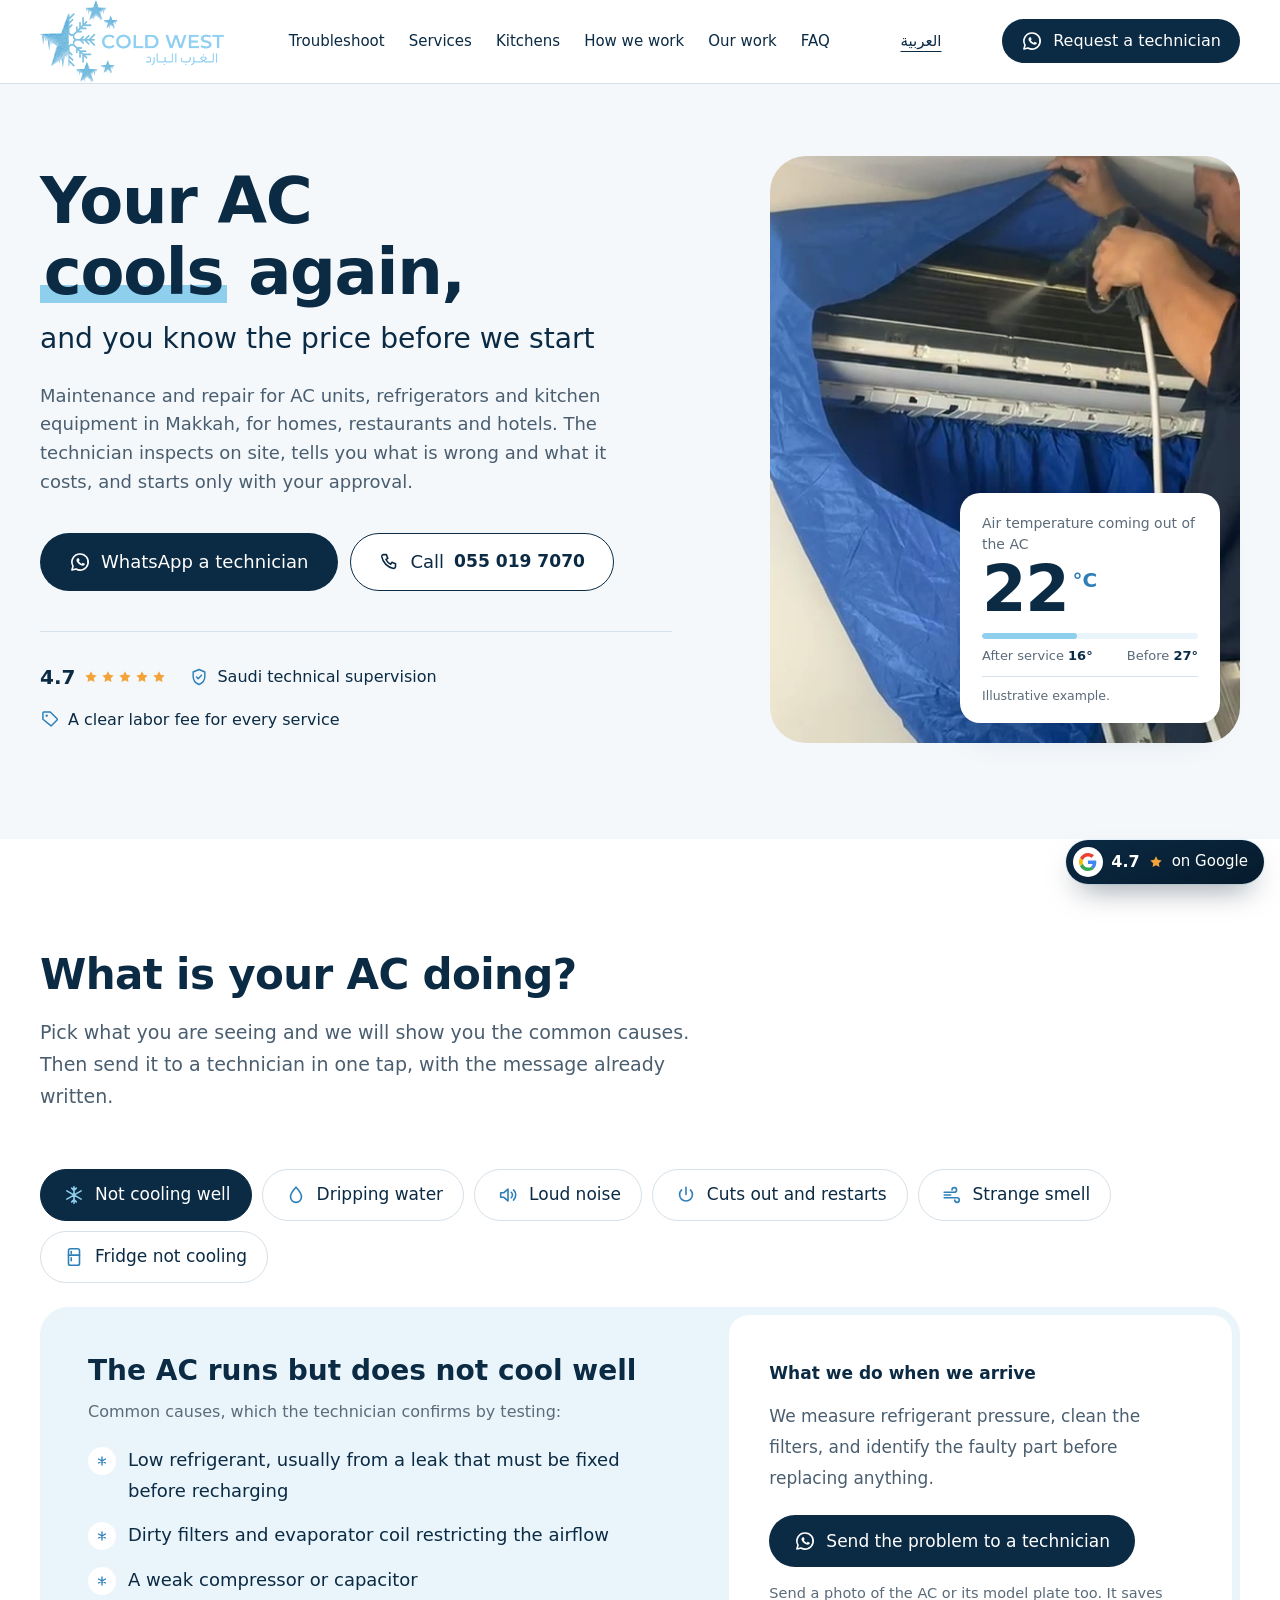
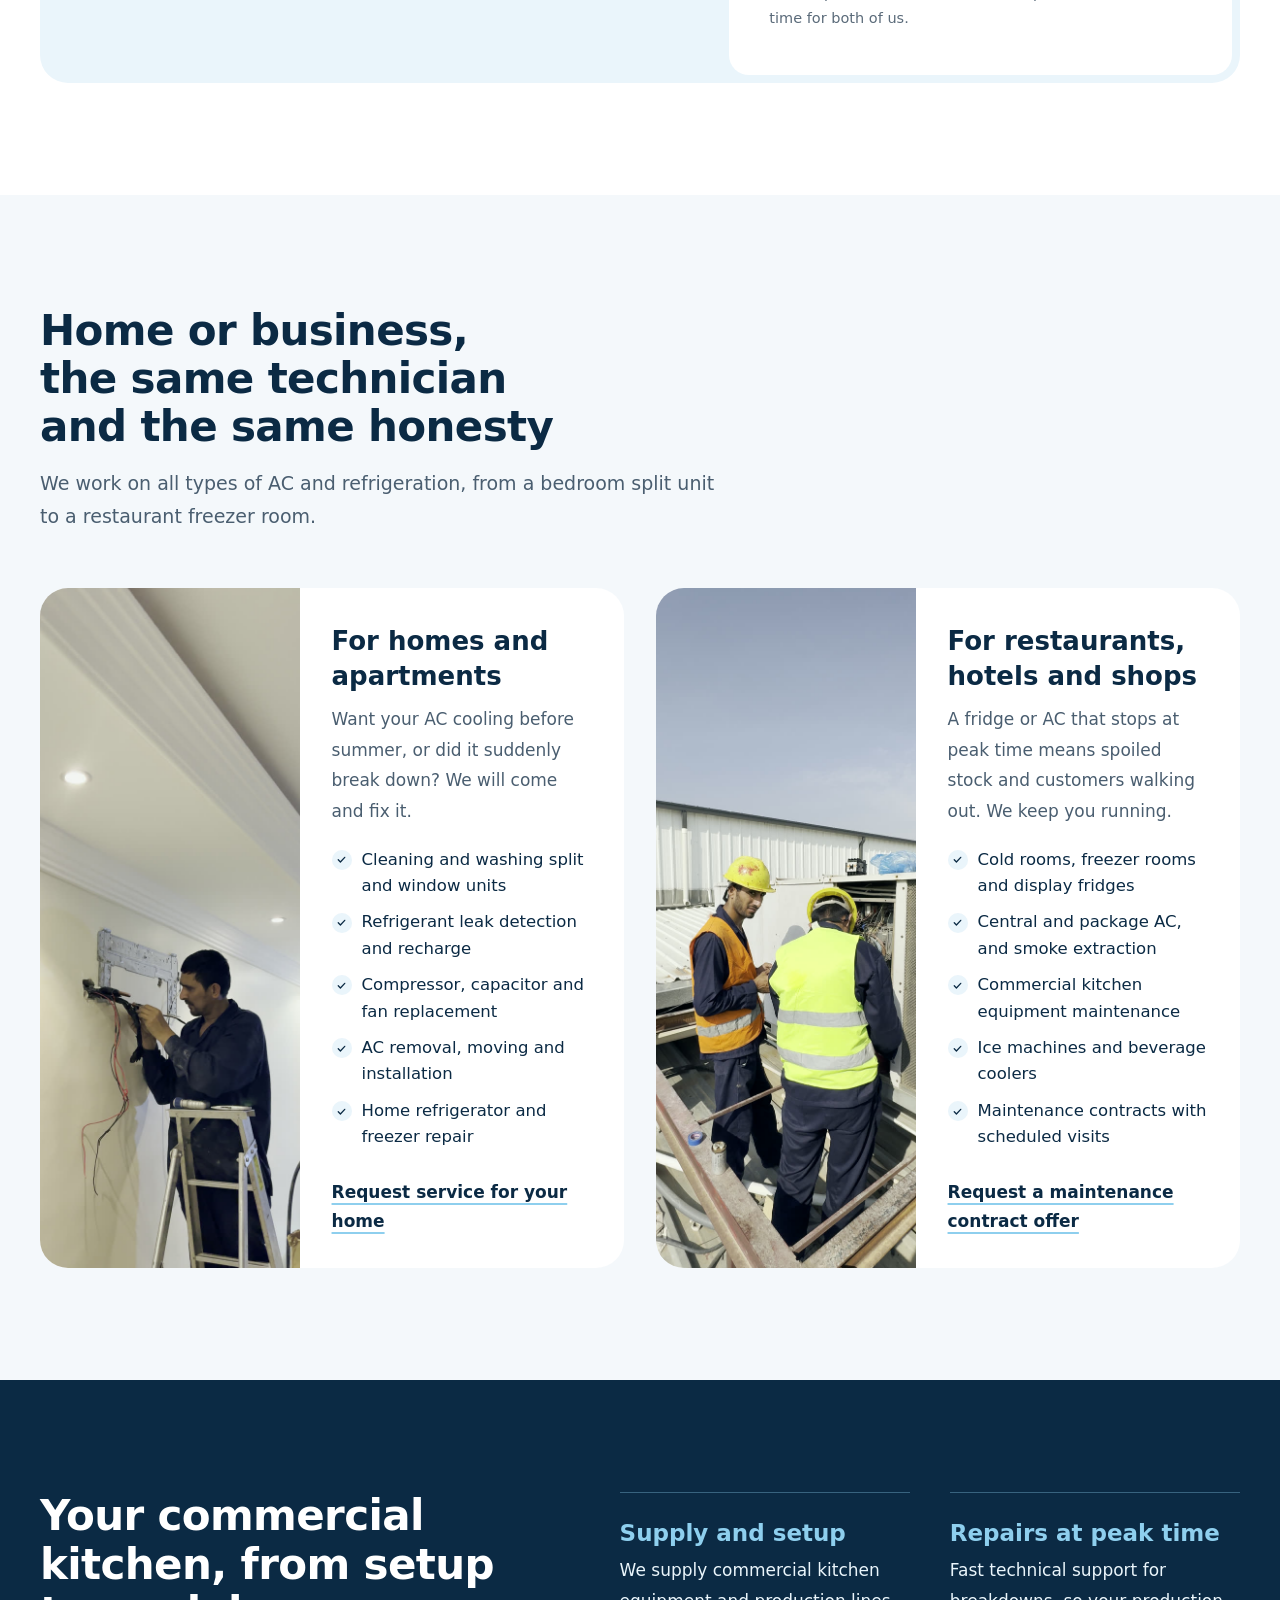
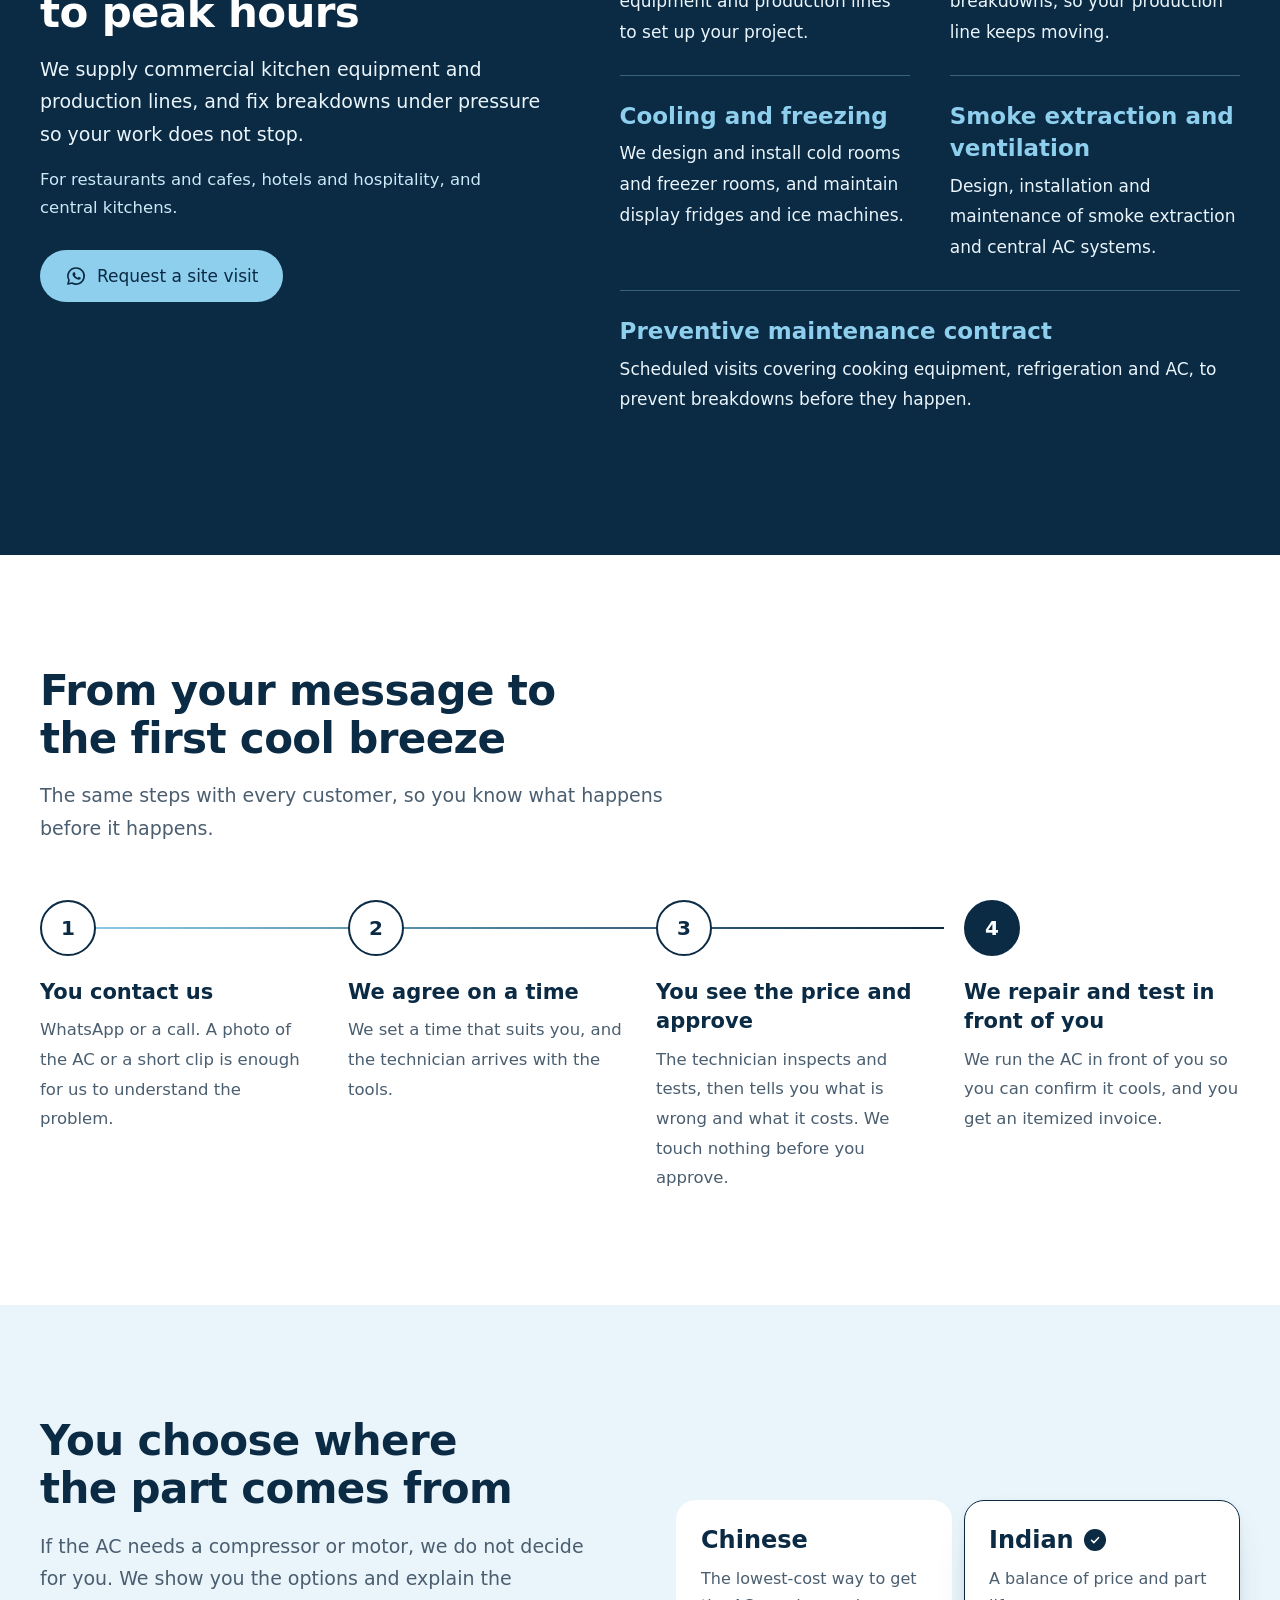
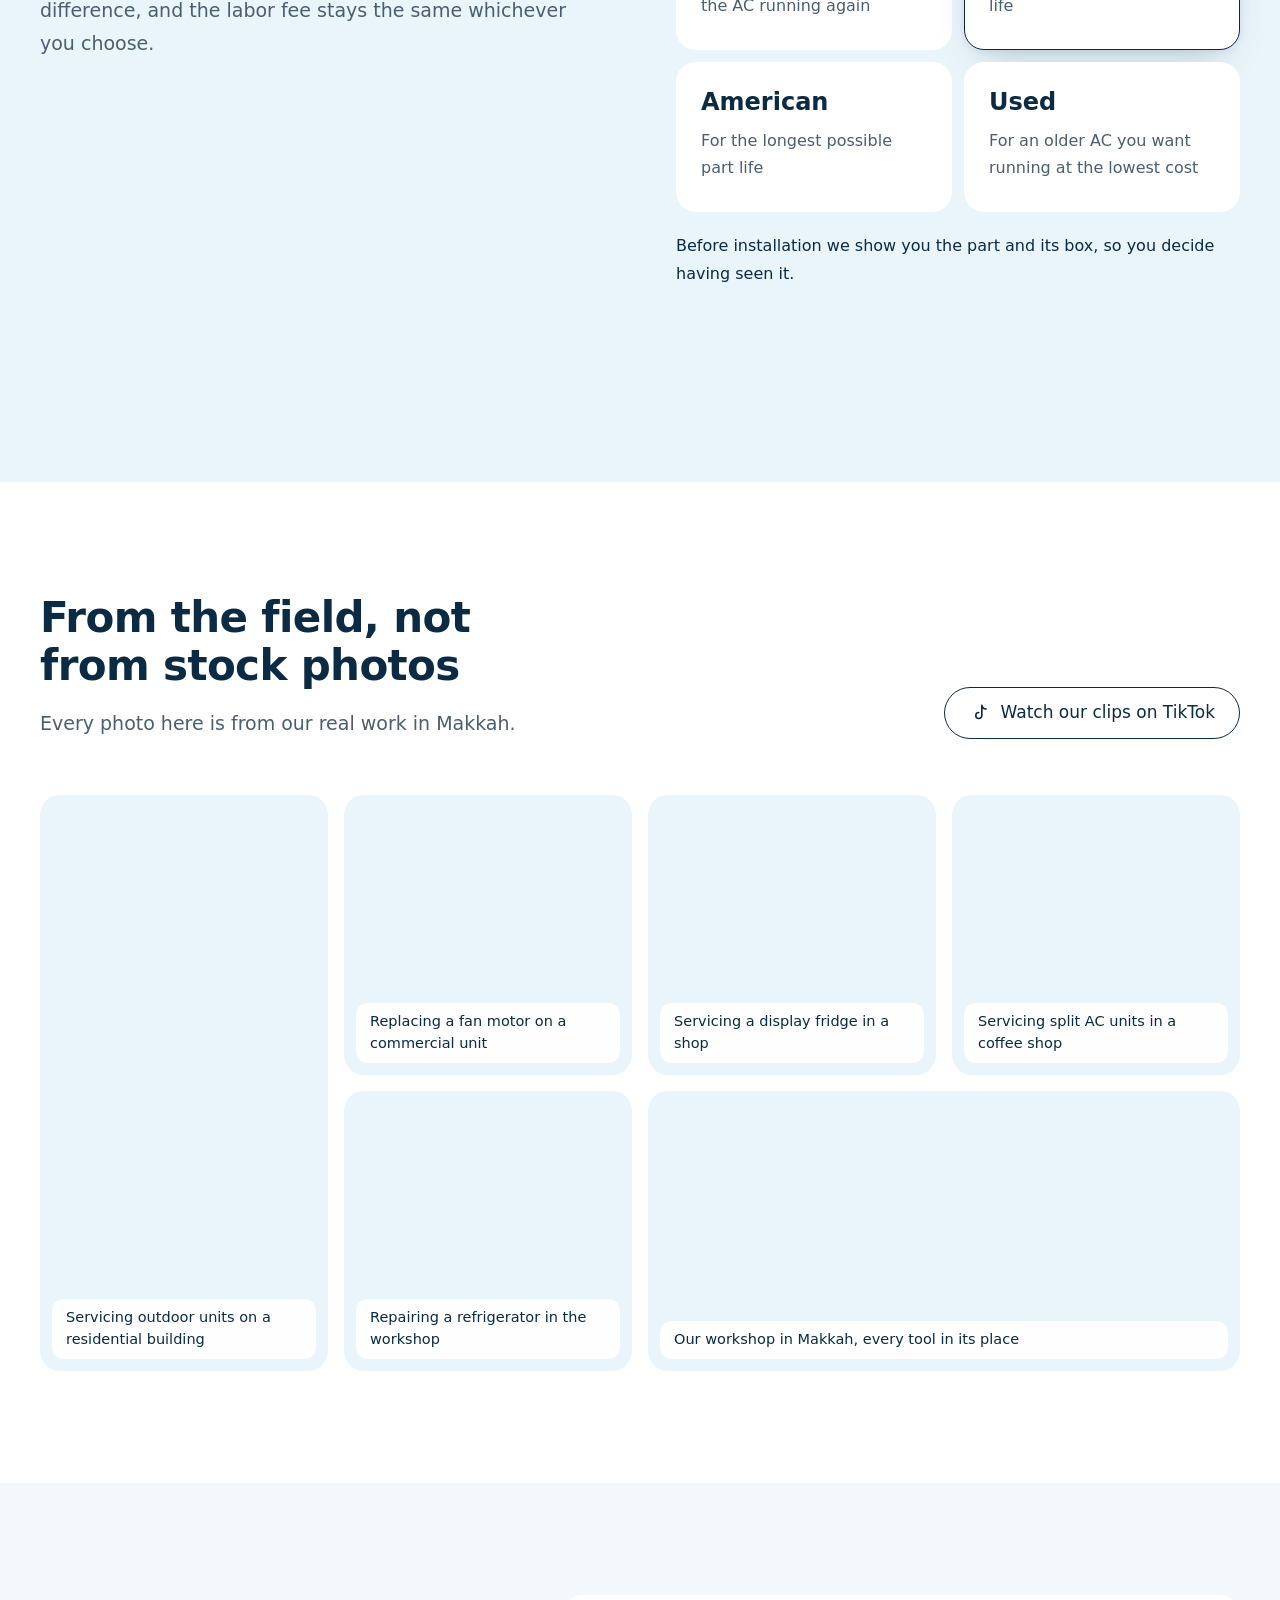
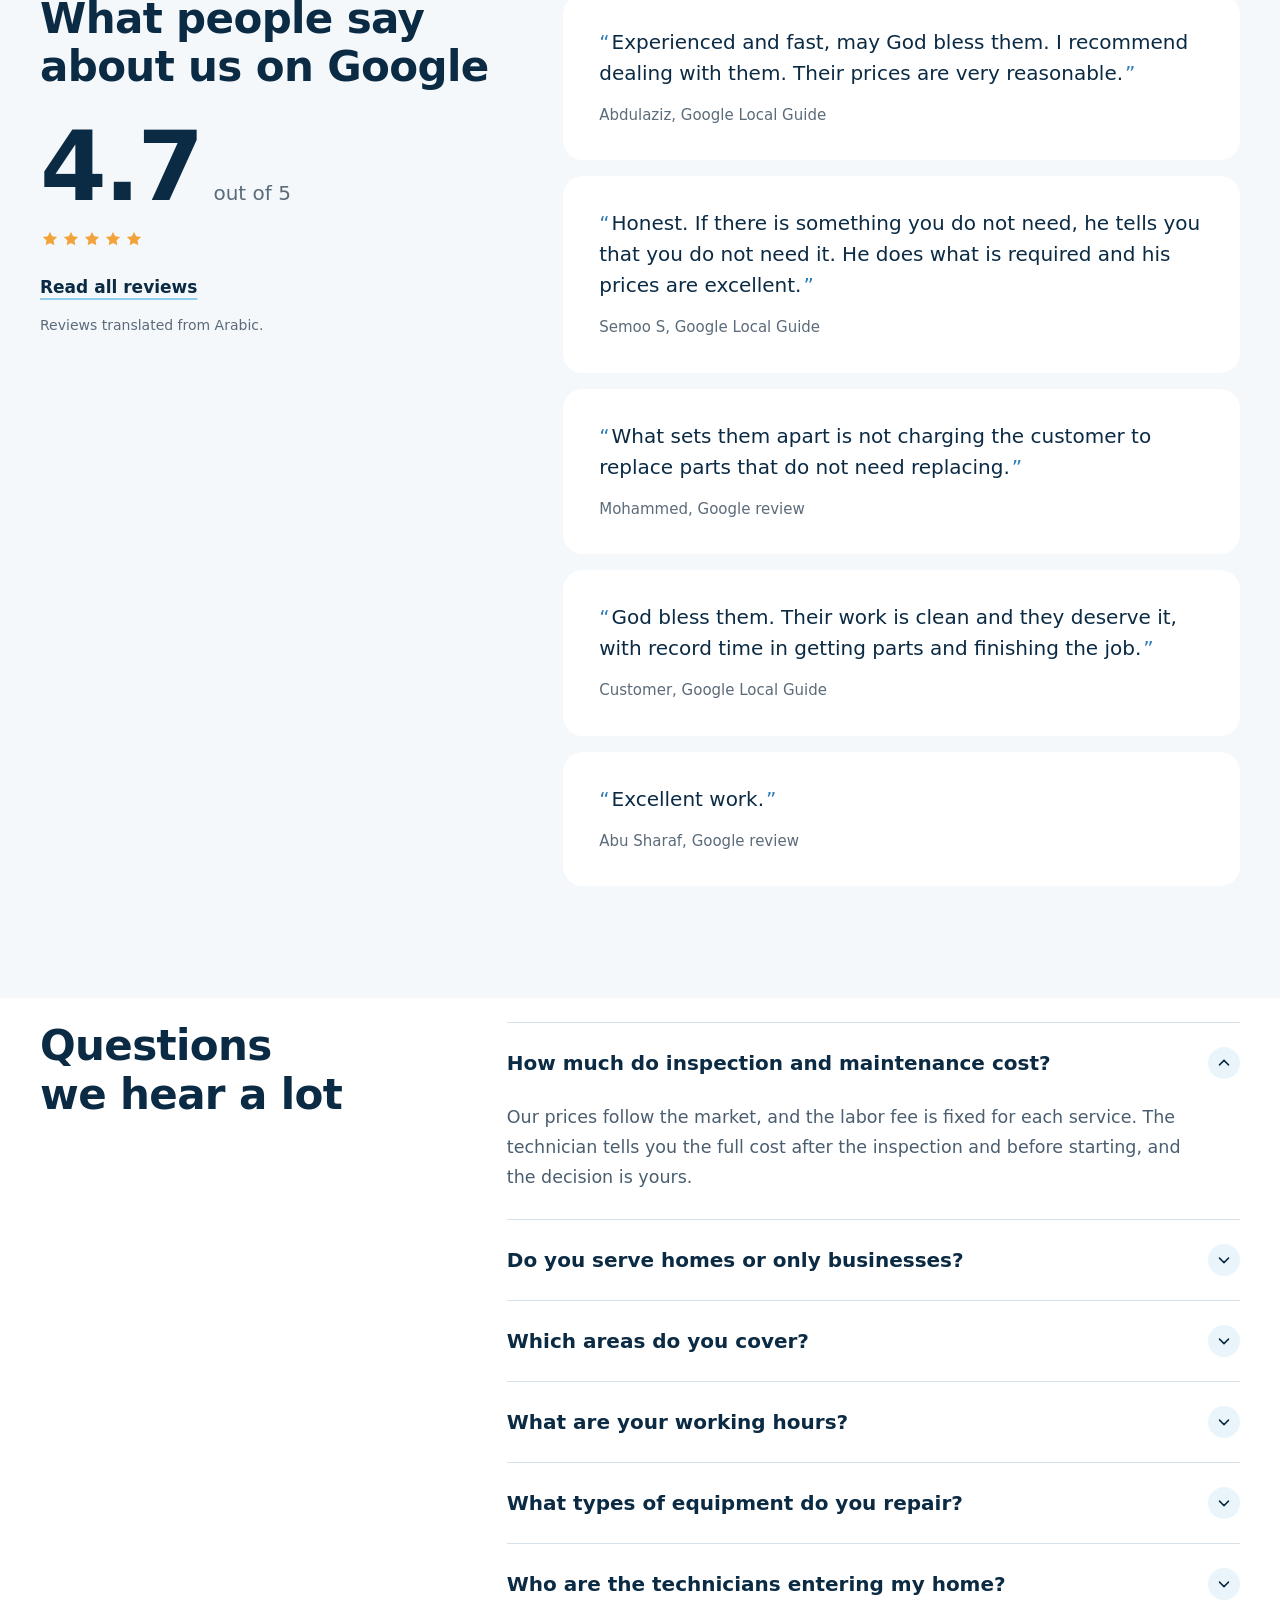
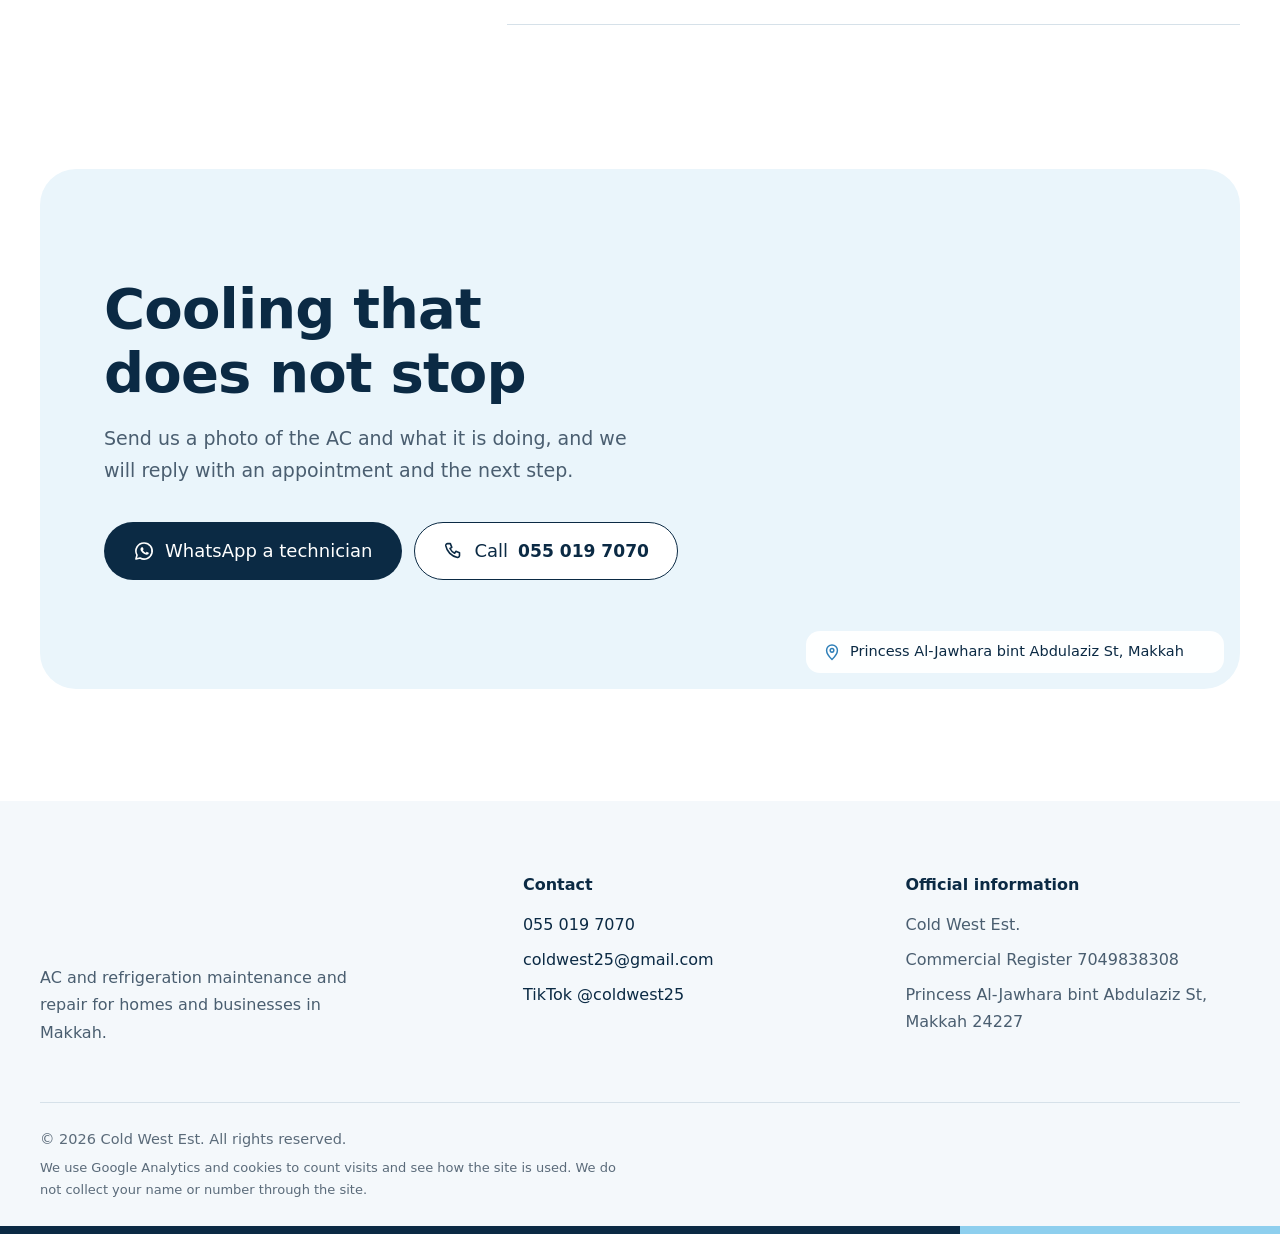
==== en/index.html @ 5a40ebc8 "Add floating Google rating badge (4.7) with review card Co-Authored-By: Claude Opus 5.5 <noreply@ant" ====
<!doctype html>
<html lang="en" dir="ltr">
<head>
<meta charset="utf-8">
<meta name="viewport" content="width=device-width, initial-scale=1">
<meta http-equiv="Content-Security-Policy" content="default-src 'self'; script-src 'self' https://www.googletagmanager.com; style-src 'self' https://fonts.googleapis.com; font-src 'self' https://fonts.gstatic.com; img-src 'self' data: https://*.google-analytics.com https://www.googletagmanager.com; connect-src 'self' https://*.google-analytics.com https://*.analytics.google.com https://www.googletagmanager.com; base-uri 'self'; form-action 'none'; upgrade-insecure-requests">
<title>Cold West | AC, Refrigeration and Kitchen Equipment Repair in Makkah</title>
<meta name="description" content="AC, refrigerator and commercial kitchen equipment maintenance and repair in Makkah, for homes, restaurants and hotels. On-site inspection, and you know the price before we start.">
<meta name="robots" content="index, follow">
<link rel="canonical" href="https://coldwest.sa/en/">
<link rel="alternate" hreflang="ar" href="https://coldwest.sa/">
<link rel="alternate" hreflang="en" href="https://coldwest.sa/en/">
<link rel="alternate" hreflang="x-default" href="https://coldwest.sa/">
<meta property="og:type" content="website">
<meta property="og:site_name" content="Cold West">
<meta property="og:url" content="https://coldwest.sa/en/">
<meta property="og:title" content="Cold West | AC and Refrigeration Repair in Makkah">
<meta property="og:description" content="On-site inspection, the price before we start, and you choose where the part comes from.">
<meta property="og:locale" content="en_US">
<meta property="og:locale:alternate" content="ar_SA">
<meta property="og:image" content="https://coldwest.sa/assets/og/share-en.jpg">
<meta property="og:image:width" content="1200">
<meta property="og:image:height" content="630">
<meta name="twitter:card" content="summary_large_image">
<meta name="twitter:title" content="Cold West | AC and Refrigeration Repair in Makkah">
<meta name="twitter:description" content="On-site inspection, the price before we start, and you choose where the part comes from.">
<meta name="twitter:image" content="https://coldwest.sa/assets/og/share-en.jpg">
<meta name="theme-color" content="#F4F8FB">
<link rel="icon" href="../assets/brand/favicon.svg" type="image/svg+xml">
<link rel="preconnect" href="https://fonts.googleapis.com">
<link rel="preconnect" href="https://fonts.gstatic.com" crossorigin>
<link href="https://fonts.googleapis.com/css2?family=Montserrat:wght@400;500;600;700&display=swap" rel="stylesheet">
<link rel="stylesheet" href="../styles.css">
<script type="application/ld+json">
{"@context":"https://schema.org","@type":"HVACBusiness","@id":"https://coldwest.sa/#business","name":"Cold West Est.","alternateName":"الغرب البارد","url":"https://coldwest.sa/en/","logo":"https://coldwest.sa/assets/brand/logo-navy.png","image":"https://coldwest.sa/assets/og/share-en.jpg","telephone":"+966550197070","email":"coldwest25@gmail.com","address":{"@type":"PostalAddress","streetAddress":"Princess Al-Jawhara bint Abdulaziz St","addressLocality":"Makkah","postalCode":"24227","addressCountry":"SA"},"geo":{"@type":"GeoCoordinates","latitude":21.507045,"longitude":39.7868537},"areaServed":"Makkah","openingHoursSpecification":[{"@type":"OpeningHoursSpecification","dayOfWeek":["Saturday","Sunday","Monday","Tuesday","Wednesday","Thursday"],"opens":"09:30","closes":"12:00"},{"@type":"OpeningHoursSpecification","dayOfWeek":["Saturday","Sunday","Monday","Tuesday","Wednesday","Thursday"],"opens":"16:30","closes":"23:00"},{"@type":"OpeningHoursSpecification","dayOfWeek":"Friday","opens":"16:30","closes":"23:00"}],"sameAs":["https://www.tiktok.com/@coldwest25"]}
</script>
<script type="application/ld+json">
{"@context":"https://schema.org","@type":"FAQPage","mainEntity":[{"@type":"Question","name":"How much do inspection and maintenance cost?","acceptedAnswer":{"@type":"Answer","text":"Our prices follow the market, and the labor fee is fixed for each service. The technician tells you the full cost after the inspection and before starting, and the decision is yours."}},{"@type":"Question","name":"Do you serve homes or only businesses?","acceptedAnswer":{"@type":"Answer","text":"Both. We repair a bedroom AC in an apartment with the same care we give a restaurant cold room."}},{"@type":"Question","name":"Which areas do you cover?","acceptedAnswer":{"@type":"Answer","text":"Makkah and its neighborhoods. If you are outside Makkah, message us and we will tell you if we can reach you."}},{"@type":"Question","name":"What are your working hours?","acceptedAnswer":{"@type":"Answer","text":"Saturday to Thursday, 9:30 AM to 12 PM and 4:30 PM to 11 PM. Friday, 4:30 PM to 11 PM."}},{"@type":"Question","name":"What types of equipment do you repair?","acceptedAnswer":{"@type":"Answer","text":"Split, window, central and package AC units, home and display refrigerators, cold rooms and freezer rooms, ice machines, and commercial kitchen equipment."}},{"@type":"Question","name":"Who are the technicians entering my home?","acceptedAnswer":{"@type":"Answer","text":"The Cold West team itself, under the supervision of a Saudi refrigeration specialist. We introduce the technician to you before arrival."}}]}
</script>
</head>
<body>
<a class="skip" href="#main">Skip to content</a>

<header class="site-header" id="top">
  <div class="wrap header-row">
    <a class="brand" href="#top" aria-label="Cold West, home">
      <img src="../assets/brand/logo-ice.png" width="236" height="106" alt="Cold West">
    </a>
    <nav class="nav" aria-label="Sections">
      <a href="#diagnose">Troubleshoot</a>
      <a href="#services">Services</a>
      <a href="#kitchens">Kitchens</a>
      <a href="#how">How we work</a>
      <a href="#work">Our work</a>
      <a href="#faq">FAQ</a>
    </nav>
    <a class="lang-link" href="../" hreflang="ar" lang="ar" dir="rtl">العربية</a>
    <div class="header-actions">
      <a class="btn btn-ghost btn-sm" href="tel:+966550197070" data-track="call_click">
        <svg class="i" aria-hidden="true"><use href="#i-phone"/></svg><span class="num">055 019 7070</span>
      </a>
      <a class="btn btn-primary btn-sm" href="https://wa.me/966550197070?text=Hello%2C%20I%20need%20a%20technician%20from%20Cold%20West" data-track="whatsapp_click" data-place="header">
        <svg class="i" aria-hidden="true"><use href="#i-wa"/></svg>Request a technician
      </a>
    </div>
  </div>
</header>

<main id="main">

  <!-- Hero -->
  <section class="hero">
    <div class="wrap hero-grid">
      <div class="hero-copy">
        <h1><span class="h1-main">Your AC <span class="h1-cool">cools</span> again,</span> <span class="h1-sub">and you know the price before we&nbsp;start</span></h1>
        <p class="lead">Maintenance and repair for AC units, refrigerators and kitchen equipment in Makkah, for homes, restaurants and hotels. The technician inspects on site, tells you what is wrong and what it costs, and starts only with your approval.</p>
        <div class="cta-row">
          <a class="btn btn-primary btn-lg" href="https://wa.me/966550197070?text=Hello%2C%20I%20need%20a%20technician%20to%20inspect%20my%20AC" data-track="whatsapp_click" data-place="hero">
            <svg class="i" aria-hidden="true"><use href="#i-wa"/></svg>WhatsApp a technician
          </a>
          <a class="btn btn-secondary btn-lg" href="tel:+966550197070" data-track="call_click" data-place="hero">
            <svg class="i" aria-hidden="true"><use href="#i-phone"/></svg>Call <span class="num">055 019 7070</span>
          </a>
        </div>
        <ul class="proof" aria-label="Why people trust us">
          <li><a href="https://maps.google.com/?cid=8441639307803874839" rel="noopener" target="_blank" class="proof-rating" aria-label="Rated 4.7 out of 5 on Google"><span class="num big">4.7</span><span class="stars" aria-hidden="true"><svg class="i"><use href="#i-star"/></svg><svg class="i"><use href="#i-star"/></svg><svg class="i"><use href="#i-star"/></svg><svg class="i"><use href="#i-star"/></svg><svg class="i"><use href="#i-star"/></svg></span></a></li>
          <li><svg class="i" aria-hidden="true"><use href="#i-shield"/></svg>Saudi technical supervision</li>
          <li><svg class="i" aria-hidden="true"><use href="#i-tag"/></svg>A clear labor fee for every service</li>
        </ul>
      </div>

      <figure class="hero-media">
        <img src="../assets/img/split-clean.jpg" width="792" height="1400" alt="Cold West technicians cleaning a split AC in a home using a wash bag" fetchpriority="high">
        <div class="reading" role="img" aria-label="Example reading of air temperature from the AC: 27 degrees before service and 16 after">
          <p class="reading-label">Air temperature coming out of the AC</p>
          <p class="reading-value"><span class="num" data-count-from="27" data-count-to="16">16</span><span class="deg">°C</span></p>
          <div class="reading-track" aria-hidden="true"><span class="reading-fill"></span></div>
          <div class="reading-scale"><span>After service <b class="num">16°</b></span><span>Before <b class="num">27°</b></span></div>
          <p class="reading-note">Illustrative example.</p>
        </div>
      </figure>
    </div>
  </section>

  <!-- Symptom picker -->
  <section class="diagnose" id="diagnose" aria-labelledby="diag-title">
    <div class="wrap">
      <div class="section-head">
        <h2 id="diag-title">What is your AC doing?</h2>
        <p>Pick what you are seeing and we will show you the common causes. Then send it to a technician in one tap, with the message already written.</p>
      </div>
      <div class="diag">
        <div class="chips" role="tablist" aria-label="Symptoms">
          <button role="tab" class="chip" aria-selected="true" data-sym="cool"><svg class="i" aria-hidden="true"><use href="#i-snow"/></svg>Not cooling well</button>
          <button role="tab" class="chip" aria-selected="false" data-sym="drip"><svg class="i" aria-hidden="true"><use href="#i-drop"/></svg>Dripping water</button>
          <button role="tab" class="chip" aria-selected="false" data-sym="noise"><svg class="i" aria-hidden="true"><use href="#i-sound"/></svg>Loud noise</button>
          <button role="tab" class="chip" aria-selected="false" data-sym="trip"><svg class="i" aria-hidden="true"><use href="#i-power"/></svg>Cuts out and restarts</button>
          <button role="tab" class="chip" aria-selected="false" data-sym="smell"><svg class="i" aria-hidden="true"><use href="#i-wind"/></svg>Strange smell</button>
          <button role="tab" class="chip" aria-selected="false" data-sym="fridge"><svg class="i" aria-hidden="true"><use href="#i-fridge"/></svg>Fridge not cooling</button>
        </div>
        <div class="diag-panel" role="tabpanel" aria-live="polite">
          <div class="diag-body">
            <h3 id="diag-heading">The AC runs but does not cool well</h3>
            <p class="diag-sub">Common causes, which the technician confirms by testing:</p>
            <ul id="diag-causes" class="causes"></ul>
            <p id="diag-alert" class="alert" hidden></p>
          </div>
          <div class="diag-side">
            <p class="diag-do-title">What we do when we arrive</p>
            <p id="diag-do"></p>
            <a id="diag-cta" class="btn btn-primary" href="#" data-track="whatsapp_click" data-place="diagnose">
              <svg class="i" aria-hidden="true"><use href="#i-wa"/></svg>Send the problem to a technician
            </a>
            <p class="diag-tip">Send a photo of the AC or its model plate too. It saves time for both of us.</p>
          </div>
        </div>
      </div>
    </div>
  </section>

  <!-- Services: homes / businesses -->
  <section class="services" id="services" aria-labelledby="svc-title">
    <div class="wrap">
      <div class="section-head">
        <h2 id="svc-title">Home or business, the same technician and the same&nbsp;honesty</h2>
        <p>We work on all types of AC and refrigeration, from a bedroom split unit to a restaurant freezer room.</p>
      </div>

      <div class="audience">
        <article class="aud aud-home">
          <img src="../assets/img/install.jpg" width="792" height="1400" loading="lazy" alt="A technician installing an indoor split AC unit on an apartment wall">
          <div class="aud-copy">
            <h3>For homes and apartments</h3>
            <p>Want your AC cooling before summer, or did it suddenly break down? We will come and fix it.</p>
            <ul class="ticks">
              <li>Cleaning and washing split and window units</li>
              <li>Refrigerant leak detection and recharge</li>
              <li>Compressor, capacitor and fan replacement</li>
              <li>AC removal, moving and installation</li>
              <li>Home refrigerator and freezer repair</li>
            </ul>
            <a class="link" href="https://wa.me/966550197070?text=Hello%2C%20I%20have%20an%20AC%20at%20home%20and%20need%20maintenance" data-track="whatsapp_click" data-place="homes">Request service for your home</a>
          </div>
        </article>

        <article class="aud aud-biz">
          <img src="../assets/img/rooftop.jpg" width="792" height="1400" loading="lazy" alt="Technicians in helmets and reflective vests inspecting AC units on a building roof">
          <div class="aud-copy">
            <h3>For restaurants, hotels and shops</h3>
            <p>A fridge or AC that stops at peak time means spoiled stock and customers walking out. We keep you running.</p>
            <ul class="ticks">
              <li>Cold rooms, freezer rooms and display fridges</li>
              <li>Central and package AC, and smoke extraction</li>
              <li>Commercial kitchen equipment maintenance</li>
              <li>Ice machines and beverage coolers</li>
              <li>Maintenance contracts with scheduled visits</li>
            </ul>
            <a class="link" href="https://wa.me/966550197070?text=Hello%2C%20I%20would%20like%20a%20maintenance%20contract%20offer%20for%20my%20business" data-track="whatsapp_click" data-place="business">Request a maintenance contract offer</a>
          </div>
        </article>
      </div>
    </div>
  </section>

  <!-- Commercial kitchens -->
  <section class="kitchens" id="kitchens" aria-labelledby="kit-title">
    <div class="wrap kit-grid">
      <div class="kit-head">
        <h2 id="kit-title">Your commercial kitchen, from setup to peak&nbsp;hours</h2>
        <p>We supply commercial kitchen equipment and production lines, and fix breakdowns under pressure so your work does not stop.</p>
        <p class="kit-who">For restaurants and cafes, hotels and hospitality, and central kitchens.</p>
        <a class="btn kit-btn" href="https://wa.me/966550197070?text=Hello%2C%20I%20would%20like%20a%20site%20visit%20for%20my%20commercial%20kitchen" data-track="whatsapp_click" data-place="kitchens">
          <svg class="i" aria-hidden="true"><use href="#i-wa"/></svg>Request a site visit
        </a>
      </div>
      <ul class="kit-list">
        <li>
          <h3>Supply and setup</h3>
          <p>We supply commercial kitchen equipment and production lines to set up your project.</p>
        </li>
        <li>
          <h3>Repairs at peak time</h3>
          <p>Fast technical support for breakdowns, so your production line keeps moving.</p>
        </li>
        <li>
          <h3>Cooling and freezing</h3>
          <p>We design and install cold rooms and freezer rooms, and maintain display fridges and ice machines.</p>
        </li>
        <li>
          <h3>Smoke extraction and ventilation</h3>
          <p>Design, installation and maintenance of smoke extraction and central AC systems.</p>
        </li>
        <li class="kit-wide">
          <h3>Preventive maintenance contract</h3>
          <p>Scheduled visits covering cooking equipment, refrigeration and AC, to prevent breakdowns before they happen.</p>
        </li>
      </ul>
    </div>
  </section>

  <!-- How we work -->
  <section class="how" id="how" aria-labelledby="how-title">
    <div class="wrap">
      <div class="section-head">
        <h2 id="how-title">From your message to the first cool breeze</h2>
        <p>The same steps with every customer, so you know what happens before it happens.</p>
      </div>
      <ol class="steps">
        <li>
          <span class="step-n num">1</span>
          <h3>You contact us</h3>
          <p>WhatsApp or a call. A photo of the AC or a short clip is enough for us to understand the problem.</p>
        </li>
        <li>
          <span class="step-n num">2</span>
          <h3>We agree on a time</h3>
          <p>We set a time that suits you, and the technician arrives with the tools.</p>
        </li>
        <li>
          <span class="step-n num">3</span>
          <h3>You see the price and approve</h3>
          <p>The technician inspects and tests, then tells you what is wrong and what it costs. We touch nothing before you approve.</p>
        </li>
        <li>
          <span class="step-n num">4</span>
          <h3>We repair and test in front of you</h3>
          <p>We run the AC in front of you so you can confirm it cools, and you get an itemized invoice.</p>
        </li>
      </ol>
    </div>
  </section>

  <!-- Parts choice -->
  <section class="parts" aria-labelledby="parts-title">
    <div class="wrap parts-grid">
      <div class="parts-copy">
        <h2 id="parts-title">You choose where the part&nbsp;comes from</h2>
        <p>If the AC needs a compressor or motor, we do not decide for you. We show you the options and explain the difference, and the labor fee stays the same whichever you choose.</p>
        <img class="parts-img" src="../assets/img/gauges.jpg" width="792" height="1400" loading="lazy" alt="Refrigerant pressure gauges connected to an AC unit in the Cold West workshop">
      </div>
      <div class="origins" role="radiogroup" aria-label="Part origin">
        <button class="origin" role="radio" aria-checked="false" data-o="cn">
          <span class="origin-name">Chinese</span>
          <span class="origin-fit">The lowest-cost way to get the AC running again</span>
        </button>
        <button class="origin" role="radio" aria-checked="true" data-o="in">
          <span class="origin-name">Indian</span>
          <span class="origin-fit">A balance of price and part life</span>
        </button>
        <button class="origin" role="radio" aria-checked="false" data-o="us">
          <span class="origin-name">American</span>
          <span class="origin-fit">For the longest possible part life</span>
        </button>
        <button class="origin" role="radio" aria-checked="false" data-o="used">
          <span class="origin-name">Used</span>
          <span class="origin-fit">For an older AC you want running at the lowest cost</span>
        </button>
        <p class="origin-note" id="origin-note" aria-live="polite">Before installation we show you the part and its box, so you decide having seen it.</p>
      </div>
    </div>
  </section>

  <!-- Field work -->
  <section class="work" id="work" aria-labelledby="work-title">
    <div class="wrap">
      <div class="section-head section-head-split">
        <div>
          <h2 id="work-title">From the field, not from stock photos</h2>
          <p>Every photo here is from our real work in Makkah.</p>
        </div>
        <a class="btn btn-secondary" href="https://www.tiktok.com/@coldwest25" rel="noopener" target="_blank">
          <svg class="i" aria-hidden="true"><use href="#i-tiktok"/></svg>Watch our clips on TikTok
        </a>
      </div>
      <div class="gallery">
        <figure class="g g-tall"><img src="../assets/img/balcony.jpg" loading="lazy" width="792" height="1400" alt=""><figcaption>Servicing outdoor units on a residential building</figcaption></figure>
        <figure class="g"><img src="../assets/img/motor.jpg" loading="lazy" width="792" height="1400" alt=""><figcaption>Replacing a fan motor on a commercial unit</figcaption></figure>
        <figure class="g"><img src="../assets/img/display-fridge.jpg" loading="lazy" width="792" height="1400" alt=""><figcaption>Servicing a display fridge in a shop</figcaption></figure>
        <figure class="g"><img src="../assets/img/cafe.jpg" loading="lazy" width="792" height="1400" alt=""><figcaption>Servicing split AC units in a coffee shop</figcaption></figure>
        <figure class="g"><img src="../assets/img/fridge-repair.jpg" loading="lazy" width="792" height="1400" alt=""><figcaption>Repairing a refrigerator in the workshop</figcaption></figure>
        <figure class="g g-wide"><img src="../assets/img/workshop.jpg" loading="lazy" width="792" height="1400" alt=""><figcaption>Our workshop in Makkah, every tool in its place</figcaption></figure>
      </div>
    </div>
  </section>

  <!-- Reviews -->
  <section class="reviews" aria-labelledby="rev-title">
    <div class="wrap reviews-grid">
      <div class="score">
        <h2 id="rev-title">What people say about us on Google</h2>
        <p class="score-num"><span class="num">4.7</span><span class="score-of">out of 5</span></p>
        <p class="score-meta"><span class="stars" aria-label="4.7 out of 5 stars"><svg class="i"><use href="#i-star"/></svg><svg class="i"><use href="#i-star"/></svg><svg class="i"><use href="#i-star"/></svg><svg class="i"><use href="#i-star"/></svg><svg class="i"><use href="#i-star"/></svg></span></p>
        <a class="link" href="https://maps.google.com/?cid=8441639307803874839" rel="noopener" target="_blank">Read all reviews</a>
        <p class="score-note">Reviews translated from Arabic.</p>
      </div>
      <div class="quotes">
        <blockquote>
          <p>Experienced and fast, may God bless them. I recommend dealing with them. Their prices are very reasonable.</p>
          <footer>Abdulaziz, Google Local Guide</footer>
        </blockquote>
        <blockquote>
          <p>Honest. If there is something you do not need, he tells you that you do not need it. He does what is required and his prices are excellent.</p>
          <footer>Semoo S, Google Local Guide</footer>
        </blockquote>
        <blockquote>
          <p>What sets them apart is not charging the customer to replace parts that do not need replacing.</p>
          <footer>Mohammed, Google review</footer>
        </blockquote>
        <blockquote>
          <p>God bless them. Their work is clean and they deserve it, with record time in getting parts and finishing the job.</p>
          <footer>Customer, Google Local Guide</footer>
        </blockquote>
        <blockquote>
          <p>Excellent work.</p>
          <footer>Abu Sharaf, Google review</footer>
        </blockquote>
      </div>
    </div>
  </section>

  <!-- FAQ -->
  <section class="faq" id="faq" aria-labelledby="faq-title">
    <div class="wrap faq-grid">
      <h2 id="faq-title">Questions we hear a lot</h2>
      <div class="faq-list">
        <details open>
          <summary>How much do inspection and maintenance cost?</summary>
          <p>Our prices follow the market, and the labor fee is fixed for each service. The technician tells you the full cost after the inspection and before starting, and the decision is yours.</p>
        </details>
        <details>
          <summary>Do you serve homes or only businesses?</summary>
          <p>Both. We repair a bedroom AC in an apartment with the same care we give a restaurant cold room.</p>
        </details>
        <details>
          <summary>Which areas do you cover?</summary>
          <p>Makkah and its neighborhoods. If you are outside Makkah, message us and we will tell you if we can reach you.</p>
        </details>
        <details>
          <summary>What are your working hours?</summary>
          <p>Saturday to Thursday, 9:30 AM to 12 PM and 4:30 PM to 11 PM. Friday, 4:30 PM to 11 PM.</p>
        </details>
        <details>
          <summary>What types of equipment do you repair?</summary>
          <p>Split, window, central and package AC units, home and display refrigerators, cold rooms and freezer rooms, ice machines, and commercial kitchen equipment.</p>
        </details>
        <details>
          <summary>Who are the technicians entering my home?</summary>
          <p>The Cold West team itself, under the supervision of a Saudi refrigeration specialist. We introduce the technician to you before arrival.</p>
        </details>
      </div>
    </div>
  </section>

  <!-- Final CTA -->
  <section class="final" aria-labelledby="final-title">
    <div class="wrap">
      <div class="final-card">
        <div class="final-copy">
          <h2 id="final-title">Cooling that does not stop</h2>
          <p>Send us a photo of the AC and what it is doing, and we will reply with an appointment and the next step.</p>
          <div class="cta-row">
            <a class="btn btn-primary btn-lg" href="https://wa.me/966550197070?text=Hello%2C%20I%20need%20a%20technician%20from%20Cold%20West" data-track="whatsapp_click" data-place="final">
              <svg class="i" aria-hidden="true"><use href="#i-wa"/></svg>WhatsApp a technician
            </a>
            <a class="btn btn-secondary btn-lg" href="tel:+966550197070" data-track="call_click" data-place="final">
              <svg class="i" aria-hidden="true"><use href="#i-phone"/></svg>Call <span class="num">055 019 7070</span>
            </a>
          </div>
        </div>
        <figure class="final-media">
          <img src="../assets/img/storefront.jpg" width="792" height="1400" loading="lazy" alt="The Cold West storefront in Makkah at night with the service van">
          <figcaption>
            <svg class="i" aria-hidden="true"><use href="#i-pin"/></svg>
            <a href="https://www.google.com/maps/dir/?api=1&amp;destination=21.507045,39.7868537" rel="noopener" target="_blank">Princess Al-Jawhara bint Abdulaziz St, Makkah</a>
          </figcaption>
        </figure>
      </div>
    </div>
  </section>
</main>

<footer class="site-footer">
  <div class="wrap footer-grid">
    <div class="footer-brand">
      <img src="../assets/brand/logo-navy.png" width="200" height="90" alt="Cold West" loading="lazy">
      <p>AC and refrigeration maintenance and repair for homes and businesses in Makkah.</p>
    </div>
    <div>
      <h2 class="footer-h">Contact</h2>
      <ul class="footer-list">
        <li><a href="tel:+966550197070" class="num" dir="ltr">055 019 7070</a></li>
        <li><a href="mailto:coldwest25@gmail.com" dir="ltr">coldwest25@gmail.com</a></li>
        <li><a href="https://www.tiktok.com/@coldwest25" rel="noopener" target="_blank" dir="ltr">TikTok @coldwest25</a></li>
      </ul>
    </div>
    <div>
      <h2 class="footer-h">Official information</h2>
      <ul class="footer-list">
        <li>Cold West Est.</li>
        <li>Commercial Register <span class="num">7049838308</span></li>
        <li>Princess Al-Jawhara bint Abdulaziz St, Makkah <span class="num">24227</span></li>
      </ul>
    </div>
  </div>
  <div class="wrap footer-base">
    <p>© <span class="num">2026</span> Cold West Est. All rights reserved.</p>
    <p class="privacy-note">We use Google Analytics and cookies to count visits and see how the site is used. We do not collect your name or number through the site.</p>
  </div>
  <div class="id-stripe" aria-hidden="true"><span></span><span></span></div>
</footer>

<!-- Floating Google rating badge -->
<div class="gbadge" data-gbadge>
  <div class="gbadge-card" id="gbadge-card" role="dialog" aria-labelledby="gbadge-title" hidden>
    <div class="gbadge-head">
      <span class="gmark"><svg class="gmark-svg" viewBox="0 0 48 48" aria-hidden="true"><path fill="#EA4335" d="M24 9.5c3.5 0 6.6 1.2 9.1 3.6l6.8-6.8C35.8 2.4 30.3 0 24 0 14.6 0 6.6 5.4 2.6 13.2l7.9 6.2C12.4 13.7 17.7 9.5 24 9.5z"/><path fill="#4285F4" d="M46.1 24.6c0-1.6-.1-3.1-.4-4.6H24v9h12.4c-.5 2.9-2.2 5.3-4.6 6.9l7.4 5.8c4.3-4 6.9-9.9 6.9-17.1z"/><path fill="#FBBC05" d="M10.5 28.6c-.5-1.4-.8-3-.8-4.6s.3-3.2.8-4.6l-7.9-6.2C.9 16.5 0 20.1 0 24s.9 7.5 2.6 10.8l7.9-6.2z"/><path fill="#34A853" d="M24 48c6.5 0 11.9-2.1 15.9-5.8l-7.4-5.8c-2.1 1.4-4.8 2.3-8.5 2.3-6.3 0-11.6-4.2-13.5-9.9l-7.9 6.2C6.6 42.6 14.6 48 24 48z"/></svg></span>
      <p class="gbadge-title" id="gbadge-title">Our Google rating</p>
      <button type="button" class="gbadge-close" aria-label="Close"><svg viewBox="0 0 24 24" aria-hidden="true"><path d="M6 6l12 12M18 6L6 18" fill="none" stroke="currentColor" stroke-width="2" stroke-linecap="round"/></svg></button>
    </div>
    <p class="gbadge-score"><span class="num">4.7</span><span class="stars" aria-hidden="true"><svg class="i"><use href="#i-star"/></svg><svg class="i"><use href="#i-star"/></svg><svg class="i"><use href="#i-star"/></svg><svg class="i"><use href="#i-star"/></svg><svg class="i"><use href="#i-star"/></svg></span><span class="gbadge-of">out of 5</span></p>
    <blockquote class="gbadge-quote"><p data-gq>Honest. If there is something you do not need, he tells you.</p><footer data-gqa>Semoo S, Google Local Guide</footer></blockquote>
    <a class="gbadge-cta" href="https://maps.google.com/?cid=8441639307803874839" rel="noopener" target="_blank" data-track="reviews_click" data-place="floating_badge">Read our Google reviews</a>
  </div>
  <button type="button" class="gbadge-pill" aria-expanded="false" aria-controls="gbadge-card" aria-label="Rated 4.7 out of 5 on Google, show details">
    <span class="gmark"><svg class="gmark-svg" viewBox="0 0 48 48" aria-hidden="true"><path fill="#EA4335" d="M24 9.5c3.5 0 6.6 1.2 9.1 3.6l6.8-6.8C35.8 2.4 30.3 0 24 0 14.6 0 6.6 5.4 2.6 13.2l7.9 6.2C12.4 13.7 17.7 9.5 24 9.5z"/><path fill="#4285F4" d="M46.1 24.6c0-1.6-.1-3.1-.4-4.6H24v9h12.4c-.5 2.9-2.2 5.3-4.6 6.9l7.4 5.8c4.3-4 6.9-9.9 6.9-17.1z"/><path fill="#FBBC05" d="M10.5 28.6c-.5-1.4-.8-3-.8-4.6s.3-3.2.8-4.6l-7.9-6.2C.9 16.5 0 20.1 0 24s.9 7.5 2.6 10.8l7.9-6.2z"/><path fill="#34A853" d="M24 48c6.5 0 11.9-2.1 15.9-5.8l-7.4-5.8c-2.1 1.4-4.8 2.3-8.5 2.3-6.3 0-11.6-4.2-13.5-9.9l-7.9 6.2C6.6 42.6 14.6 48 24 48z"/></svg></span><span class="num">4.7</span><svg class="i gbadge-star" aria-hidden="true"><use href="#i-star"/></svg><span class="gbadge-label">on Google</span>
  </button>
</div>

<!-- Icons: 24px grid, 1.75 stroke, round caps (brand icon style) -->
<svg class="sprite" width="0" height="0" aria-hidden="true">
  <defs>
    <symbol id="i-phone" viewBox="0 0 24 24"><path d="M5 4h3l1.6 4-2 1.3a11 11 0 0 0 5.1 5.1l1.3-2 4 1.6v3a2 2 0 0 1-2.2 2A16 16 0 0 1 3 6.2 2 2 0 0 1 5 4z" fill="none" stroke="currentColor" stroke-width="1.75" stroke-linejoin="round"/></symbol>
    <symbol id="i-wa" viewBox="0 0 24 24"><path d="M12 3.2a8.8 8.8 0 0 0-7.6 13.2L3.2 20.8l4.5-1.2A8.8 8.8 0 1 0 12 3.2z" fill="none" stroke="currentColor" stroke-width="1.75" stroke-linejoin="round"/><path d="M9.1 8.2c.2-.4.5-.4.7-.4h.5c.2 0 .4 0 .5.4l.7 1.6c.1.2 0 .4-.1.6l-.5.6c-.1.1-.2.3 0 .5a6 6 0 0 0 2.7 2.4c.2.1.4 0 .5-.1l.6-.7c.2-.2.4-.2.6-.1l1.5.7c.2.1.4.2.4.4 0 .5-.2 1.4-1.2 1.8-.8.3-1.9.3-3.6-.5a8.9 8.9 0 0 1-3.6-3.4c-.7-1.2-.7-2.2-.5-2.8z" fill="currentColor"/></symbol>
    <symbol id="i-star" viewBox="0 0 24 24"><path d="M12 3.5l2.6 5.3 5.9.9-4.3 4.1 1 5.8L12 16.9l-5.2 2.7 1-5.8-4.3-4.1 5.9-.9z" fill="currentColor"/></symbol>
    <symbol id="i-shield" viewBox="0 0 24 24"><path d="M12 3l7 3v5.5c0 4.4-3 8-7 9.5-4-1.5-7-5.1-7-9.5V6z M9 12l2 2 4-4" fill="none" stroke="currentColor" stroke-width="1.75" stroke-linecap="round" stroke-linejoin="round"/></symbol>
    <symbol id="i-tag" viewBox="0 0 24 24"><path d="M3.5 12.3V4.5a1 1 0 0 1 1-1h7.8l8.2 8.2a1 1 0 0 1 0 1.4l-6.6 6.6a1 1 0 0 1-1.4 0z" fill="none" stroke="currentColor" stroke-width="1.75" stroke-linejoin="round"/><circle cx="8" cy="8" r="1.4" fill="currentColor"/></symbol>
    <symbol id="i-snow" viewBox="0 0 24 24"><path d="M12 3v18M4.2 7.5l15.6 9M4.2 16.5l15.6-9M9.5 4.5 12 7l2.5-2.5M9.5 19.5 12 17l2.5 2.5" fill="none" stroke="currentColor" stroke-width="1.75" stroke-linecap="round" stroke-linejoin="round"/></symbol>
    <symbol id="i-drop" viewBox="0 0 24 24"><path d="M12 3.5s6 6.4 6 10.5a6 6 0 0 1-12 0c0-4.1 6-10.5 6-10.5z" fill="none" stroke="currentColor" stroke-width="1.75" stroke-linejoin="round"/></symbol>
    <symbol id="i-sound" viewBox="0 0 24 24"><path d="M4 9.5h3.5L12 5.5v13l-4.5-4H4z M15.5 9a4 4 0 0 1 0 6 M18 6.5a7.5 7.5 0 0 1 0 11" fill="none" stroke="currentColor" stroke-width="1.75" stroke-linecap="round" stroke-linejoin="round"/></symbol>
    <symbol id="i-power" viewBox="0 0 24 24"><path d="M12 3.5v8 M7.2 6.5a7 7 0 1 0 9.6 0" fill="none" stroke="currentColor" stroke-width="1.75" stroke-linecap="round"/></symbol>
    <symbol id="i-wind" viewBox="0 0 24 24"><path d="M3.5 9h11a2.5 2.5 0 1 0-2.5-2.5 M3.5 15h14a2.5 2.5 0 1 1-2.5 2.5 M3.5 12h7" fill="none" stroke="currentColor" stroke-width="1.75" stroke-linecap="round"/></symbol>
    <symbol id="i-fridge" viewBox="0 0 24 24"><rect x="6" y="3" width="12" height="18" rx="2" fill="none" stroke="currentColor" stroke-width="1.75"/><path d="M6 10h12 M9 6v2 M9 13v3" fill="none" stroke="currentColor" stroke-width="1.75" stroke-linecap="round"/></symbol>
    <symbol id="i-pin" viewBox="0 0 24 24"><path d="M12 21s-6.5-6-6.5-11a6.5 6.5 0 0 1 13 0c0 5-6.5 11-6.5 11z" fill="none" stroke="currentColor" stroke-width="1.75" stroke-linejoin="round"/><circle cx="12" cy="10" r="2.2" fill="none" stroke="currentColor" stroke-width="1.75"/></symbol>
    <symbol id="i-check" viewBox="0 0 24 24"><path d="M5 12.5l4.2 4.2L19 7" fill="none" stroke="currentColor" stroke-width="2" stroke-linecap="round" stroke-linejoin="round"/></symbol>
    <symbol id="i-tiktok" viewBox="0 0 24 24"><path d="M14 3.5v11.2a3.3 3.3 0 1 1-3.3-3.3 M14 3.5a4.7 4.7 0 0 0 4.7 4.2" fill="none" stroke="currentColor" stroke-width="1.75" stroke-linecap="round" stroke-linejoin="round"/></symbol>
  </defs>
</svg>

<script src="../script.js" defer></script>
</body>
</html>
---- styles.css ----
/* الغرب البارد — واجهة الموقع
   الألوان والخطوط من دليل الهوية الرسمي v1.0 */


:root {
  --navy: #0B2A44;
  --navy-deep: #061A2B;
  --ice: #8ECFEE;
  --ice-light: #CBE9F7;
  --frost: #EAF5FB;
  --paper: #F4F8FB;
  --white: #FFFFFF;
  --tech: #2E7FB8;
  --ink: #4A5E70;
  --steel: #5B6B7A;
  --rule: #9AABB8;
  --line: #D6E1E9;
  --amber: #F2A33A;
  --amber-deep: #A8640E;
  --amber-light: #FBE3BF;

  --display: "Thmanyah Display", "Thmanyah Sans", system-ui, serif;
  --sans: "Thmanyah Sans", system-ui, sans-serif;
  --num: "Montserrat", "Thmanyah Sans", system-ui, sans-serif;

  --r-field: 12px;
  --r-card: 20px;
  --r-box: 28px;
  --r-img: 36px;

  --gutter: 40px;
  --section: 112px;
  --shadow: 0 18px 40px -18px rgba(11, 42, 68, .28), 0 2px 6px rgba(11, 42, 68, .06);
  --ease-out: cubic-bezier(.16, 1, .3, 1);
}

*, *::before, *::after { box-sizing: border-box; }
html { scroll-behavior: smooth; scroll-padding-top: 96px; -webkit-text-size-adjust: 100%; }
body {
  margin: 0;
  background: var(--white);
  color: var(--ink);
  font: 400 18px/1.85 var(--sans);
  text-rendering: optimizeLegibility;
  -webkit-font-smoothing: antialiased;
}
img { display: block; max-width: 100%; height: auto; }
a { color: var(--navy); text-underline-offset: .3em; text-decoration-thickness: 1px; }
h1, h2, h3, p, ul, ol, figure, blockquote { margin: 0; }
ul, ol { padding: 0; list-style: none; }
::selection { background: var(--ice-light); color: var(--navy); }
:focus-visible { outline: 3px solid var(--tech); outline-offset: 3px; border-radius: 6px; }
html { scrollbar-color: var(--rule) var(--paper); }

.num { font-family: var(--num); font-variant-numeric: tabular-nums lining-nums; letter-spacing: 0; unicode-bidi: isolate; direction: ltr; display: inline-block; }
.wrap { width: min(1240px, 100% - 2 * var(--gutter)); margin-inline: auto; }
.skip { position: absolute; inset-inline-start: 16px; top: -60px; background: var(--navy); color: var(--white); padding: 10px 16px; border-radius: 999px; z-index: 100; }
.skip:focus { top: 12px; }

.i { width: 22px; height: 22px; flex: none; }

/* ---------- Buttons ---------- */
.btn {
  --h: 52px;
  display: inline-flex; align-items: center; justify-content: center; gap: 10px;
  min-height: var(--h); padding: 0 24px;
  border-radius: 999px; border: 1.5px solid transparent;
  font: 500 17px/1 var(--sans); text-decoration: none; white-space: nowrap;
  cursor: pointer;
  transition: background-color .2s var(--ease-out), color .2s var(--ease-out), border-color .2s var(--ease-out), transform .2s var(--ease-out), box-shadow .2s var(--ease-out);
}
.btn:active { transform: translateY(1px); }
.btn-primary { background: var(--navy); color: var(--white); }
.btn-primary:hover { background: var(--navy-deep); box-shadow: 0 10px 22px -12px rgba(11, 42, 68, .6); }
.btn-secondary { background: var(--white); color: var(--navy); border-color: var(--navy); }
.btn-secondary:hover { background: var(--frost); }
.btn-ghost { background: transparent; color: var(--navy); }
.btn-ghost:hover { background: var(--frost); }
.btn-sm { --h: 44px; padding: 0 18px; font-size: 16px; }
.btn-lg { --h: 58px; padding: 0 28px; font-size: 18px; }
.btn .num { font-weight: 600; font-size: .95em; }

.link {
  display: inline-flex; align-items: center; gap: 8px;
  font-weight: 700; color: var(--navy);
  text-decoration: underline; text-decoration-color: var(--ice); text-decoration-thickness: 2px;
}
.link:hover { text-decoration-color: var(--navy); }

/* ---------- Header ---------- */
.site-header {
  position: sticky; top: 0; z-index: 50;
  background: rgba(255, 255, 255, .94);
  backdrop-filter: saturate(1.4) blur(10px);
  border-bottom: 1px solid var(--line);
}
.header-row { display: flex; align-items: center; justify-content: space-between; gap: 24px; min-height: 80px; }
.brand img { width: 184px; height: auto; }
.lang-link { font-size: 15px; font-weight: 500; color: var(--navy); white-space: nowrap; padding: 8px 6px; }
.sprite { position: absolute; }
.brand { flex: none; }
.nav { display: flex; gap: 4px; }
.nav a { padding: 10px 14px; border-radius: 999px; color: var(--navy); text-decoration: none; font-weight: 500; font-size: 16px; white-space: nowrap; }
.nav a:hover { background: var(--frost); }
.header-actions { display: flex; align-items: center; gap: 8px; }

/* ---------- Section rhythm ---------- */
section { padding-block: var(--section); }
.section-head { max-width: 680px; margin-block-end: 56px; }
.section-head h2, .parts-copy h2, .score h2, .kit-head h2, .faq h2, .final h2 {
  font: 700 clamp(30px, 3.4vw, 42px)/1.3 var(--display);
  color: var(--navy);
  text-wrap: balance;
}
.section-head p { margin-block-start: 16px; font-size: 19px; color: var(--ink); max-width: 60ch; }
.section-head-split { max-width: none; display: flex; align-items: end; justify-content: space-between; gap: 32px; flex-wrap: wrap; }
.section-head-split > div { max-width: 640px; }

/* ---------- Hero ---------- */
.hero { background: var(--paper); padding-block: 72px 96px; overflow: hidden; }
.hero-grid { display: grid; grid-template-columns: minmax(0, 1.12fr) minmax(0, .88fr); gap: 72px; align-items: center; }
.hero h1 {
  color: var(--navy);
}
.h1-main { display: block; font: 700 clamp(52px, 6vw, 84px)/1.14 var(--display); text-wrap: balance; }
.h1-cool { background: linear-gradient(transparent 64%, var(--ice) 64%, var(--ice) 92%, transparent 92%); padding-inline: .06em; }
.h1-sub { display: block; margin-block-start: 14px; font: 500 clamp(26px, 2.7vw, 36px)/1.4 var(--display); text-wrap: balance; }
.lead { margin-block-start: 24px; font-size: 20px; line-height: 1.85; max-width: 52ch; }
.cta-row { display: flex; flex-wrap: wrap; gap: 12px; margin-block-start: 36px; }
.proof { display: flex; flex-wrap: wrap; align-items: center; gap: 12px 22px; margin-block-start: 40px; padding-block-start: 28px; border-top: 1px solid var(--line); font-size: 16px; color: var(--navy); }
.proof li { display: inline-flex; align-items: center; gap: 8px; font-weight: 500; white-space: nowrap; }
.proof .i { width: 20px; height: 20px; color: var(--tech); }
.proof-rating { display: inline-flex; align-items: center; gap: 8px; text-decoration: none; color: inherit; }
.proof-rating:hover span:last-child { text-decoration: underline; text-decoration-color: var(--ice); }
.proof-rating .big { font-weight: 700; font-size: 20px; color: var(--navy); }
.stars { display: inline-flex; gap: 1px; color: var(--amber); }
.stars .i { width: 16px; height: 16px; color: var(--amber); }

.hero-media { position: relative; justify-self: end; width: min(100%, 470px); }
.hero-media img {
  width: 100%; aspect-ratio: 4 / 5; object-fit: cover; object-position: 50% 30%;
  border-radius: var(--r-img);
}
.reading {
  position: absolute; inset-inline-end: 20px; bottom: 20px;
  width: 260px; padding: 20px 22px 18px;
  background: var(--white); border-radius: var(--r-card);
  box-shadow: var(--shadow);
}
.reading-label { font-size: 14px; font-weight: 500; color: var(--steel); line-height: 1.5; }
.reading-value { display: flex; align-items: flex-start; gap: 4px; margin-block: 2px 12px; color: var(--navy); direction: ltr; justify-content: flex-end; }
.reading-value .num { font-size: 64px; font-weight: 600; line-height: 1; letter-spacing: -.02em; }
.reading-value .deg { font-family: var(--num); font-size: 20px; font-weight: 600; margin-block-start: 6px; color: var(--tech); }
.reading-track { position: relative; height: 6px; border-radius: 99px; background: var(--frost); overflow: hidden; }
.reading-fill { position: absolute; inset-block: 0; inset-inline-start: 0; width: 44%; background: var(--ice); border-radius: 99px; }
.reading-scale { display: flex; justify-content: space-between; margin-block-start: 8px; font-size: 13px; color: var(--steel); line-height: 1.4; }
.reading-scale b { font-weight: 600; color: var(--navy); }
.reading-note { margin-block-start: 10px; padding-block-start: 10px; border-top: 1px solid var(--line); font-size: 12.5px; color: var(--steel); line-height: 1.5; }

/* ---------- Diagnose ---------- */
.diagnose { background: var(--white); }
.chips { display: flex; flex-wrap: wrap; gap: 10px; margin-block-end: 24px; }
.chip {
  display: inline-flex; align-items: center; gap: 10px;
  min-height: 52px; padding: 0 20px 0 22px;
  border-radius: 999px; border: 1.5px solid var(--line);
  background: var(--white); color: var(--navy);
  font: 500 17px/1 var(--sans); cursor: pointer;
  transition: border-color .2s var(--ease-out), background-color .2s var(--ease-out), color .2s var(--ease-out);
}
.chip .i { color: var(--tech); }
.chip:hover { border-color: var(--rule); }
.chip[aria-selected="true"] { background: var(--navy); border-color: var(--navy); color: var(--white); }
.chip[aria-selected="true"] .i { color: var(--ice); }

.diag-panel {
  display: grid; grid-template-columns: minmax(0, 1.35fr) minmax(0, 1fr);
  border-radius: var(--r-box); background: var(--frost); overflow: hidden;
}
.diag-body { padding: 44px 48px; }
.diag-body h3 { font: 700 28px/1.4 var(--sans); color: var(--navy); }
.diag-sub { margin-block-start: 8px; font-size: 16px; color: var(--steel); }
.causes { margin-block-start: 20px; display: grid; gap: 14px; }
.causes li { display: grid; grid-template-columns: 28px 1fr; gap: 12px; align-items: start; color: var(--navy); font-size: 18px; line-height: 1.7; }
.causes li::before {
  content: ""; width: 28px; height: 28px; border-radius: 50%;
  background: var(--white) url("data:image/svg+xml,%3Csvg xmlns='http://www.w3.org/2000/svg' viewBox='0 0 24 24'%3E%3Cpath d='M12 6v12M6.8 9l10.4 6M6.8 15l10.4-6' fill='none' stroke='%232E7FB8' stroke-width='2' stroke-linecap='round'/%3E%3C/svg%3E") center / 16px no-repeat;
  margin-block-start: 2px;
}
.alert { margin-block-start: 20px; padding: 14px 18px; border-radius: var(--r-field); background: var(--amber-light); color: #6B3F05; font-weight: 500; font-size: 16px; line-height: 1.7; }
.diag-side { padding: 44px 40px; background: var(--white); margin: 8px; margin-inline-start: 0; border-radius: calc(var(--r-box) - 8px); display: flex; flex-direction: column; gap: 14px; }
.diag-do-title { font-weight: 700; color: var(--navy); font-size: 17px; }
#diag-do { font-size: 17px; line-height: 1.8; }
.diag-side .btn { align-self: flex-start; margin-block-start: 8px; }
.diag-tip { font-size: 14.5px; color: var(--steel); line-height: 1.7; }
.diag-body > *, #diag-do { transition: opacity .25s var(--ease-out); }
.is-swapping .diag-body > *, .is-swapping #diag-do { opacity: 0; }

/* ---------- Services / audience ---------- */
.services { background: var(--paper); }
.audience { display: grid; grid-template-columns: 1fr 1fr; gap: 32px; }
.aud { display: grid; grid-template-columns: minmax(0, .8fr) minmax(0, 1fr); background: var(--white); border-radius: var(--r-box); overflow: hidden; }
.aud img { width: 100%; height: 100%; min-height: 420px; object-fit: cover; }
.aud-home img { object-position: 50% 35%; }
.aud-biz img { object-position: 45% 40%; }
.aud-copy { padding: 36px 32px 32px; display: flex; flex-direction: column; }
.aud-copy h3 { font: 700 26px/1.35 var(--sans); color: var(--navy); }
.aud-copy > p { margin-block-start: 10px; font-size: 17px; line-height: 1.8; }
.ticks { margin-block: 20px 28px; display: grid; gap: 10px; }
.ticks li { position: relative; padding-inline-start: 30px; font-size: 16.5px; color: var(--navy); line-height: 1.6; }
.ticks li::before {
  content: ""; position: absolute; inset-inline-start: 0; top: .2em; width: 20px; height: 20px; border-radius: 50%;
  background: var(--frost) url("data:image/svg+xml,%3Csvg xmlns='http://www.w3.org/2000/svg' viewBox='0 0 24 24'%3E%3Cpath d='M6 12.5l4 4L18 8' fill='none' stroke='%230B2A44' stroke-width='2.4' stroke-linecap='round' stroke-linejoin='round'/%3E%3C/svg%3E") center / 13px no-repeat;
}
.aud-copy .link { margin-block-start: auto; }

/* ---------- How ---------- */
/* Commercial kitchens: no photos yet, type on navy */
.kitchens { background: var(--navy); color: var(--frost); }
.kitchens :focus-visible { outline-color: var(--ice); }
.kit-grid { display: grid; grid-template-columns: minmax(0, .9fr) minmax(0, 1.1fr); gap: 72px; align-items: start; }
.kit-head h2 { color: var(--white); }
.kit-head p { margin-block-start: 16px; font-size: 19px; max-width: 46ch; }
.kit-head .kit-who { font-size: 16.5px; color: var(--ice-light); }
.kit-btn { margin-block-start: 28px; background: var(--ice); color: var(--navy); }
.kit-btn:hover { background: var(--white); }
.kit-list { display: grid; grid-template-columns: 1fr 1fr; column-gap: 40px; }
.kit-list li { padding-block: 24px 28px; border-top: 1px solid rgba(142, 207, 238, .35); }
.kit-list .kit-wide { grid-column: 1 / -1; }
.kit-list h3 { font: 700 23px/1.4 var(--sans); color: var(--ice); }
.kit-list p { margin-block-start: 6px; font-size: 17px; line-height: 1.8; }

.how { background: var(--white); }
.steps { display: grid; grid-template-columns: repeat(4, 1fr); gap: 32px; position: relative; counter-reset: s; }
.steps::before {
  content: ""; position: absolute; top: 27px; inset-inline: 28px calc(25% - 4px);
  height: 2px; background: linear-gradient(to left, var(--navy), var(--ice));
}
.steps li { position: relative; }
.step-n {
  position: relative; z-index: 1;
  display: grid; place-items: center; width: 56px; height: 56px; border-radius: 50%;
  background: var(--white); border: 2px solid var(--navy); color: var(--navy);
  font-size: 20px; font-weight: 700;
}
.steps li:last-child .step-n { background: var(--navy); color: var(--white); }
.steps h3 { margin-block-start: 22px; font: 700 21px/1.4 var(--sans); color: var(--navy); }
.steps p { margin-block-start: 8px; font-size: 16.5px; line-height: 1.8; max-width: 30ch; }

/* ---------- Parts ---------- */
.parts { background: var(--frost); }
.parts-grid { display: grid; grid-template-columns: minmax(0, 1fr) minmax(0, 1fr); gap: 72px; align-items: center; }
.parts-copy p { margin-block-start: 16px; font-size: 19px; max-width: 46ch; }
.parts-img { margin-block-start: 36px; width: 100%; max-width: 440px; aspect-ratio: 16 / 10; object-fit: cover; object-position: 50% 45%; border-radius: var(--r-card); }
.origins { display: grid; grid-template-columns: 1fr 1fr; gap: 12px; }
.origin {
  display: flex; flex-direction: column; align-items: flex-start; gap: 8px; text-align: start;
  min-height: 150px; padding: 24px;
  background: var(--white); border: 1.5px solid transparent; border-radius: var(--r-card);
  cursor: pointer; color: var(--ink); font: inherit;
  transition: border-color .2s var(--ease-out), box-shadow .2s var(--ease-out);
}
.origin:hover { border-color: var(--ice); }
.origin[aria-checked="true"] { border-color: var(--navy); box-shadow: var(--shadow); }
.origin-name { font: 700 24px/1.3 var(--sans); color: var(--navy); }
.origin-fit { font-size: 16px; line-height: 1.7; }
.origin[aria-checked="true"] .origin-name::after {
  content: ""; display: inline-block; width: 22px; height: 22px; margin-inline-start: 10px; vertical-align: -3px; border-radius: 50%;
  background: var(--navy) url("data:image/svg+xml,%3Csvg xmlns='http://www.w3.org/2000/svg' viewBox='0 0 24 24'%3E%3Cpath d='M6 12.5l4 4L18 8' fill='none' stroke='white' stroke-width='2.6' stroke-linecap='round' stroke-linejoin='round'/%3E%3C/svg%3E") center / 14px no-repeat;
}
.origin-note { grid-column: 1 / -1; margin-block-start: 8px; font-size: 16px; color: var(--navy); }

/* ---------- Work gallery ---------- */
.work { background: var(--white); }
.gallery {
  display: grid; gap: 16px;
  grid-template-columns: repeat(4, 1fr);
  grid-template-rows: 280px 280px;
}
.g { position: relative; margin: 0; border-radius: var(--r-card); overflow: hidden; background: var(--frost); }
.g img { width: 100%; height: 100%; object-fit: cover; transition: transform .6s var(--ease-out); }
.g:hover img { transform: scale(1.03); }
.g-tall { grid-row: span 2; }
.g-wide { grid-column: span 2; }
.g-wide img { object-position: 50% 62%; }
.g figcaption {
  position: absolute; inset-inline: 12px; bottom: 12px;
  padding: 8px 14px; border-radius: 12px;
  background: rgba(255, 255, 255, .94); color: var(--navy);
  font-size: 14.5px; font-weight: 500; line-height: 1.5;
}

/* ---------- Reviews ---------- */
.reviews { background: var(--paper); }
.reviews-grid { display: grid; grid-template-columns: minmax(0, .8fr) minmax(0, 1.2fr); gap: 72px; align-items: start; }
.score { position: sticky; top: 96px; }
.score-num { display: flex; align-items: baseline; gap: 12px; margin-block-start: 28px; color: var(--navy); }
.score-num .num { font-size: 96px; font-weight: 600; line-height: 1; letter-spacing: -.03em; }
.score-of { font-size: 20px; color: var(--steel); }
.score-meta { display: flex; flex-wrap: wrap; align-items: center; gap: 10px; margin-block: 14px 24px; color: var(--navy); }
.score-meta .stars .i { width: 20px; height: 20px; }
.quotes { display: grid; gap: 16px; }
.quotes blockquote { background: var(--white); border-radius: var(--r-card); padding: 32px 36px; }
.quotes blockquote p { font: 500 23px/1.7 var(--sans); color: var(--navy); text-wrap: pretty; }
.quotes blockquote p::before { content: "«"; color: var(--tech); margin-inline-end: 2px; }
.quotes blockquote p::after { content: "»"; color: var(--tech); margin-inline-start: 2px; }
.quotes footer { margin-block-start: 14px; font-size: 15px; color: var(--steel); }

/* ---------- Soon ---------- */

/* ---------- FAQ ---------- */
.faq { background: var(--white); padding-block-start: 24px; }
.faq-grid { display: grid; grid-template-columns: minmax(0, .7fr) minmax(0, 1.3fr); gap: 72px; align-items: start; }
.faq-list { border-top: 1px solid var(--line); }
.faq details { border-bottom: 1px solid var(--line); }
.faq summary {
  list-style: none; cursor: pointer;
  display: flex; justify-content: space-between; align-items: center; gap: 24px;
  padding-block: 24px; font: 700 20px/1.5 var(--sans); color: var(--navy);
}
.faq summary::-webkit-details-marker { display: none; }
.faq summary::after {
  content: ""; flex: none; width: 32px; height: 32px; border-radius: 50%;
  background: var(--frost) url("data:image/svg+xml,%3Csvg xmlns='http://www.w3.org/2000/svg' viewBox='0 0 24 24'%3E%3Cpath d='M6 9.5l6 6 6-6' fill='none' stroke='%230B2A44' stroke-width='2' stroke-linecap='round' stroke-linejoin='round'/%3E%3C/svg%3E") center / 18px no-repeat;
  transition: transform .3s var(--ease-out);
}
.faq details[open] summary::after { transform: rotate(180deg); }
.faq summary:hover { color: var(--tech); }
.faq details p { padding-block-end: 26px; max-width: 62ch; font-size: 17.5px; }

/* ---------- Final ---------- */
.final { background: var(--white); padding-block-start: 32px; }
.final-card { display: grid; grid-template-columns: minmax(0, 1.25fr) minmax(0, .75fr); gap: 0; background: var(--frost); border-radius: var(--r-img); overflow: hidden; }
.final-copy { padding: 72px 64px; align-self: center; }
.final h2 { font-size: clamp(36px, 4.4vw, 56px); line-height: 1.2; }
.final-copy p { margin-block-start: 16px; font-size: 19px; max-width: 44ch; }
.final-media { position: relative; margin: 0; }
.final-media img { width: 100%; height: 100%; max-height: 520px; object-fit: cover; object-position: 50% 42%; }
.final-media figcaption {
  position: absolute; inset-inline: 16px; bottom: 16px;
  display: flex; align-items: center; gap: 8px;
  padding: 10px 16px; border-radius: 14px; background: rgba(255, 255, 255, .95);
  font-size: 14.5px; font-weight: 500; line-height: 1.5;
}
.final-media figcaption .i { color: var(--tech); width: 20px; height: 20px; }
.final-media figcaption a { text-decoration: none; }
.final-media figcaption a:hover { text-decoration: underline; }

/* ---------- Footer ---------- */
.site-footer { background: var(--paper); padding-block-start: 72px; }
.footer-grid { display: grid; grid-template-columns: 1.3fr 1fr 1fr; gap: 48px; }
.footer-brand img { width: 168px; }
.footer-brand p { margin-block-start: 16px; font-size: 16px; max-width: 34ch; }
.footer-h { font: 700 16px/1.5 var(--sans); color: var(--navy); margin-block-end: 14px; }
.footer-list { display: grid; gap: 8px; font-size: 16px; }
.footer-list a { text-decoration: none; }
.footer-list a:hover { text-decoration: underline; }
.footer-list a[dir="ltr"] { display: inline-block; }
.footer-base { margin-block-start: 56px; padding-block: 24px; border-top: 1px solid var(--line); font-size: 14.5px; color: var(--steel); }
.id-stripe { display: flex; height: 8px; }
.id-stripe span:first-child { flex: 3; background: var(--navy); }
.id-stripe span:last-child { flex: 1; background: var(--ice); }

/* ---------- Mobile bar ---------- */

/* ---------- Load moment: the reading drops once ---------- */
@media (prefers-reduced-motion: no-preference) {
  .js .reading { animation: reading-in .9s var(--ease-out) .25s both; }
  .js .reading-fill { animation: fill-drop 1.6s var(--ease-out) .55s both; }
}
@keyframes reading-in { from { opacity: 0; transform: translateY(14px); filter: blur(4px); } }
@keyframes fill-drop { from { width: 100%; } to { width: 44%; } }

@media (prefers-reduced-motion: reduce) {
  html { scroll-behavior: auto; }
  *, *::before, *::after { transition-duration: .01ms !important; animation-duration: .01ms !important; }
}

/* ---------- Responsive ---------- */
@media (max-width: 1180px) {
  .nav { display: none; }
  .audience { grid-template-columns: 1fr; }
  .aud { grid-template-columns: minmax(0, .7fr) minmax(0, 1fr); }
}

@media (max-width: 960px) {
  :root { --section: 88px; }
  .hero-grid, .parts-grid, .reviews-grid, .faq-grid { grid-template-columns: 1fr; gap: 48px; }
  .score { position: static; }
  .kit-grid { grid-template-columns: 1fr; gap: 40px; }
  .hero-media { justify-self: center; width: min(100%, 520px); }
  .diag-panel { grid-template-columns: 1fr; }
  .diag-side { margin: 0 8px 8px; }
  .steps { grid-template-columns: 1fr 1fr; row-gap: 48px; }
  .steps::before { display: none; }
  .gallery { grid-template-columns: repeat(2, 1fr); grid-template-rows: 300px 220px 220px 240px; }
  .g-tall { grid-row: span 2; }
  .g-wide { grid-column: span 2; }
  .final-card { grid-template-columns: 1fr; }
  .final-media img { max-height: 360px; }
  .footer-grid { grid-template-columns: 1fr 1fr; }
  .footer-brand { grid-column: 1 / -1; }
}

@media (max-width: 640px) {
  :root { --gutter: 16px; --section: 72px; }
  body { font-size: 17px; }
  .header-row { min-height: 64px; }
  .brand img { width: 128px; }
  .header-actions { display: none; }
  .header-row { justify-content: center; }
  .hero { padding-block: 24px 64px; }
  /* الجوال: العنوان والصورة جنب بعض في أول الشاشة، والباقي تحتهم بعرض كامل */
  .hero-grid {
    grid-template-columns: minmax(0, 1fr) minmax(0, 50%);
    grid-template-areas: "title photo" "lead lead" "cta cta" "proof proof" "reading reading";
    column-gap: 14px; row-gap: 0; align-items: center;
  }
  .hero-copy, .hero-media { display: contents; }
  .hero h1 { grid-area: title; }
  .h1-main { font-size: clamp(40px, 13.4vw, 64px); line-height: 1.16; }
  .h1-sub { margin-block-start: 10px; font-size: clamp(18px, 5.4vw, 24px); line-height: 1.45; }
  .lead { grid-area: lead; }
  .cta-row { grid-area: cta; }
  .proof { grid-area: proof; }
  .lead { font-size: 18px; margin-block-start: 16px; }
  .cta-row { margin-block-start: 28px; }
  .cta-row .btn { width: 100%; }
  .proof { gap: 10px 20px; margin-block-start: 28px; padding-block-start: 20px; font-size: 15px; }
  /* الصورة تمتد لطرف الشاشة عشان تكون أكبر وأوضح */
  .hero-media img {
    grid-area: photo; width: calc(100% + var(--gutter)); max-width: none; margin-inline-end: calc(-1 * var(--gutter));
    height: auto; aspect-ratio: 5 / 8; object-position: 50% 30%;
    border-radius: 0; border-start-start-radius: var(--r-card); border-end-start-radius: var(--r-card);
  }
  .reading { grid-area: reading; position: relative; inset: auto; width: auto; margin-block-start: 28px; }
  .section-head { margin-block-end: 36px; }
  .section-head p { font-size: 17.5px; }
  .chips { flex-wrap: nowrap; overflow-x: auto; margin-inline: calc(-1 * var(--gutter)); padding-inline: var(--gutter); padding-block-end: 6px; scrollbar-width: none; }
  .chips::-webkit-scrollbar { display: none; }
  .chip { flex: none; min-height: 48px; font-size: 16px; }
  .diag-body { padding: 28px 22px; }
  .diag-body h3 { font-size: 22px; }
  .causes li { font-size: 16.5px; }
  .diag-side { padding: 26px 22px; }
  .diag-side .btn { align-self: stretch; }
  .aud { grid-template-columns: 1fr; }
  .aud img { height: auto; min-height: 0; aspect-ratio: 16 / 10; }
  .aud-home img { object-position: 50% 72%; }
  .aud-copy { padding: 26px 22px 28px; }
  .steps { grid-template-columns: 1fr; row-gap: 0; }
  .steps li { display: grid; grid-template-columns: 56px 1fr; column-gap: 18px; padding-block-end: 28px; }
  .steps li::before { content: ""; position: absolute; inset-inline-start: 27px; top: 56px; bottom: 0; width: 2px; background: var(--ice-light); }
  .steps li:last-child::before { display: none; }
  .step-n { grid-row: span 2; }
  .steps h3 { margin-block-start: 12px; }
  .origins { grid-template-columns: 1fr 1fr; gap: 10px; }
  .origin { min-height: 0; padding: 18px 16px; }
  .origin-name { font-size: 20px; }
  .origin-fit { font-size: 14.5px; }
  .parts-img { max-width: none; }
  .gallery { grid-template-columns: 1fr 1fr; grid-template-rows: 260px 180px 180px 200px; gap: 10px; }
  .g figcaption { inset-inline: 8px; bottom: 8px; padding: 6px 10px; font-size: 13px; }
  .kit-head p { font-size: 17.5px; }
  .kit-btn { width: 100%; }
  .kit-list { grid-template-columns: 1fr; }
  .quotes blockquote { padding: 24px 22px; }
  .quotes blockquote p { font-size: 19px; }
  .score-num .num { font-size: 76px; }
  .faq summary { font-size: 18px; padding-block: 20px; }
  .final-copy { padding: 40px 22px; }
  .final h2 { font-size: 36px; }
  .footer-grid { grid-template-columns: 1fr; gap: 32px; }
  .site-footer { padding-block-start: 56px; }

}


@media (max-width: 1320px) {
  .header-actions .btn-ghost { display: none; }
}

.privacy-note { margin-block-start: 6px; font-size: 13px; color: var(--steel); max-width: 70ch; }

/* ---------- English page ---------- */
html[lang="en"] {
  --display: "Montserrat", system-ui, sans-serif;
  --sans: "Montserrat", system-ui, sans-serif;
}
html[lang="en"] body { font-size: 17px; line-height: 1.7; }
html[lang="en"] .nav a { font-size: 15px; padding: 10px 10px; white-space: nowrap; }
html[lang="en"] .lead { font-size: 18px; line-height: 1.6; }
html[lang="en"] .h1-cool { background: linear-gradient(transparent 68%, var(--ice) 68%, var(--ice) 92%, transparent 92%); }
html[lang="en"] .h1-main { font-size: clamp(44px, 5vw, 68px); line-height: 1.1; letter-spacing: -.02em; }
html[lang="en"] .h1-sub { font-size: clamp(22px, 2.2vw, 30px); line-height: 1.3; }
html[lang="en"] .section-head h2, html[lang="en"] .parts-copy h2, html[lang="en"] .score h2,
html[lang="en"] .kit-head h2, html[lang="en"] .faq h2, html[lang="en"] .final h2 { letter-spacing: -.015em; line-height: 1.15; }
html[lang="en"] .reading-value { justify-content: flex-start; }
html[lang="en"] .quotes blockquote p { font-size: 20px; line-height: 1.55; }
html[lang="en"] .quotes blockquote p::before { content: "\201C"; }
html[lang="en"] .quotes blockquote p::after { content: "\201D"; }
.score-note { margin-block-start: 12px; font-size: 14px; color: var(--steel); }
@media (max-width: 640px) {
  .header-row { position: relative; }
  .lang-link { position: absolute; inset-inline-end: 0; top: 50%; transform: translateY(-50%); }
  html[lang="en"] .h1-main { font-size: clamp(30px, 10vw, 46px); line-height: 1.12; }
  html[lang="en"] .h1-sub { font-size: clamp(16px, 4.6vw, 20px); }
  html[lang="en"] .lead { font-size: 16.5px; }
  html[lang="en"] .origin-name { font-size: 18px; }
  html[lang="en"] .quotes blockquote p { font-size: 17.5px; }
}

/* ---------- Floating Google rating badge ---------- */
.gbadge {
  position: fixed; z-index: 60;
  inset-inline-end: max(16px, env(safe-area-inset-left, 0px));
  bottom: calc(16px + env(safe-area-inset-bottom, 0px));
  display: flex; flex-direction: column; align-items: flex-end; gap: 12px;
  pointer-events: none;
}
html[dir="ltr"] .gbadge, html[lang="en"] .gbadge { inset-inline-end: max(16px, env(safe-area-inset-right, 0px)); }
.gbadge > * { pointer-events: auto; }
.gmark { display: inline-grid; place-items: center; width: 30px; height: 30px; border-radius: 50%; background: var(--white); flex: none; }
.gmark-svg { width: 18px; height: 18px; }

.gbadge-pill {
  display: inline-flex; align-items: center; gap: 8px;
  padding: 7px 7px 7px 16px; border: 0; border-radius: 999px; cursor: pointer;
  background: linear-gradient(160deg, var(--navy) 0%, var(--navy-deep) 100%);
  color: var(--white); font: 500 15px/1.6 var(--sans);
  box-shadow: 0 14px 30px -12px rgba(6, 26, 43, .55), 0 0 0 1px rgba(142, 207, 238, .22);
  transform: translateY(0); opacity: 1;
  transition: transform .45s var(--ease-out), opacity .3s ease, box-shadow .2s ease;
}
html[lang="en"] .gbadge-pill { padding: 7px 16px 7px 7px; }
.gbadge-pill .num { font-weight: 700; font-size: 16px; }
.gbadge-star { width: 16px; height: 16px; color: var(--amber); }
.gbadge-label { padding-block: 0 2px; }
.gbadge-pill:hover { box-shadow: 0 18px 34px -12px rgba(6, 26, 43, .6), 0 0 0 1px rgba(142, 207, 238, .5); }
.gbadge.is-away .gbadge-pill { transform: translateY(calc(100% + 32px)); opacity: 0; pointer-events: none; }

.gbadge-card {
  width: min(320px, calc(100vw - 32px));
  padding: 18px 20px 20px; border-radius: var(--r-box);
  background: linear-gradient(165deg, #12406A 0%, var(--navy) 45%, var(--navy-deep) 100%);
  color: var(--white);
  box-shadow: 0 30px 60px -20px rgba(6, 26, 43, .65), 0 0 0 1px rgba(142, 207, 238, .2);
  transform-origin: bottom left;
  animation: gbadge-in .38s var(--ease-out);
}
html[lang="en"] .gbadge-card { transform-origin: bottom right; }
@keyframes gbadge-in { from { opacity: 0; transform: translateY(10px) scale(.94); } }
.gbadge-head { display: flex; align-items: center; gap: 10px; }
.gbadge-title { flex: 1; font: 700 17px/1.6 var(--display); padding-block: 2px 7px; }
.gbadge-close {
  display: grid; place-items: center; width: 34px; height: 34px; border-radius: 50%;
  border: 0; background: rgba(255, 255, 255, .1); color: var(--white); cursor: pointer;
}
.gbadge-close svg { width: 18px; height: 18px; }
.gbadge-close:hover { background: rgba(255, 255, 255, .18); }
.gbadge-score { display: flex; align-items: center; gap: 10px; margin-block: 14px 4px; }
.gbadge-score .num { font-size: 40px; font-weight: 700; line-height: 1.1; }
.gbadge-score .stars .i { width: 18px; height: 18px; }
.gbadge-of { color: var(--ice-light); font-size: 15px; padding-block-end: 4px; }
.gbadge-quote { margin: 12px 0 18px; padding: 14px 16px 16px; border-radius: var(--r-card); background: rgba(255, 255, 255, .07); }
.gbadge-quote p { font: 500 16px/1.75 var(--sans); color: var(--white); text-wrap: pretty; }
.gbadge-quote p::before { content: "«"; color: var(--ice); }
.gbadge-quote p::after { content: "»"; color: var(--ice); }
html[lang="en"] .gbadge-quote p::before { content: "“"; }
html[lang="en"] .gbadge-quote p::after { content: "”"; }
.gbadge-quote footer { margin-block-start: 6px; font-size: 13px; line-height: 1.7; color: var(--ice-light); }
.gbadge-cta {
  display: block; text-align: center; text-decoration: none;
  padding: 11px 16px 14px; border-radius: 999px;
  background: var(--white); color: var(--navy); font: 700 16px/1.6 var(--sans);
}
.gbadge-cta:hover { background: var(--ice-light); }
.gbadge-pill:focus-visible, .gbadge-close:focus-visible, .gbadge-cta:focus-visible { outline: 3px solid var(--ice); outline-offset: 3px; }

@media (max-width: 640px) {
  .gbadge-pill { font-size: 14px; padding-block: 6px; }
  .gmark { width: 28px; height: 28px; }
}
@media (prefers-reduced-motion: reduce) {
  .gbadge-pill { transition: opacity .2s ease; }
  .gbadge.is-away .gbadge-pill { transform: none; }
  .gbadge-card { animation: none; }
}
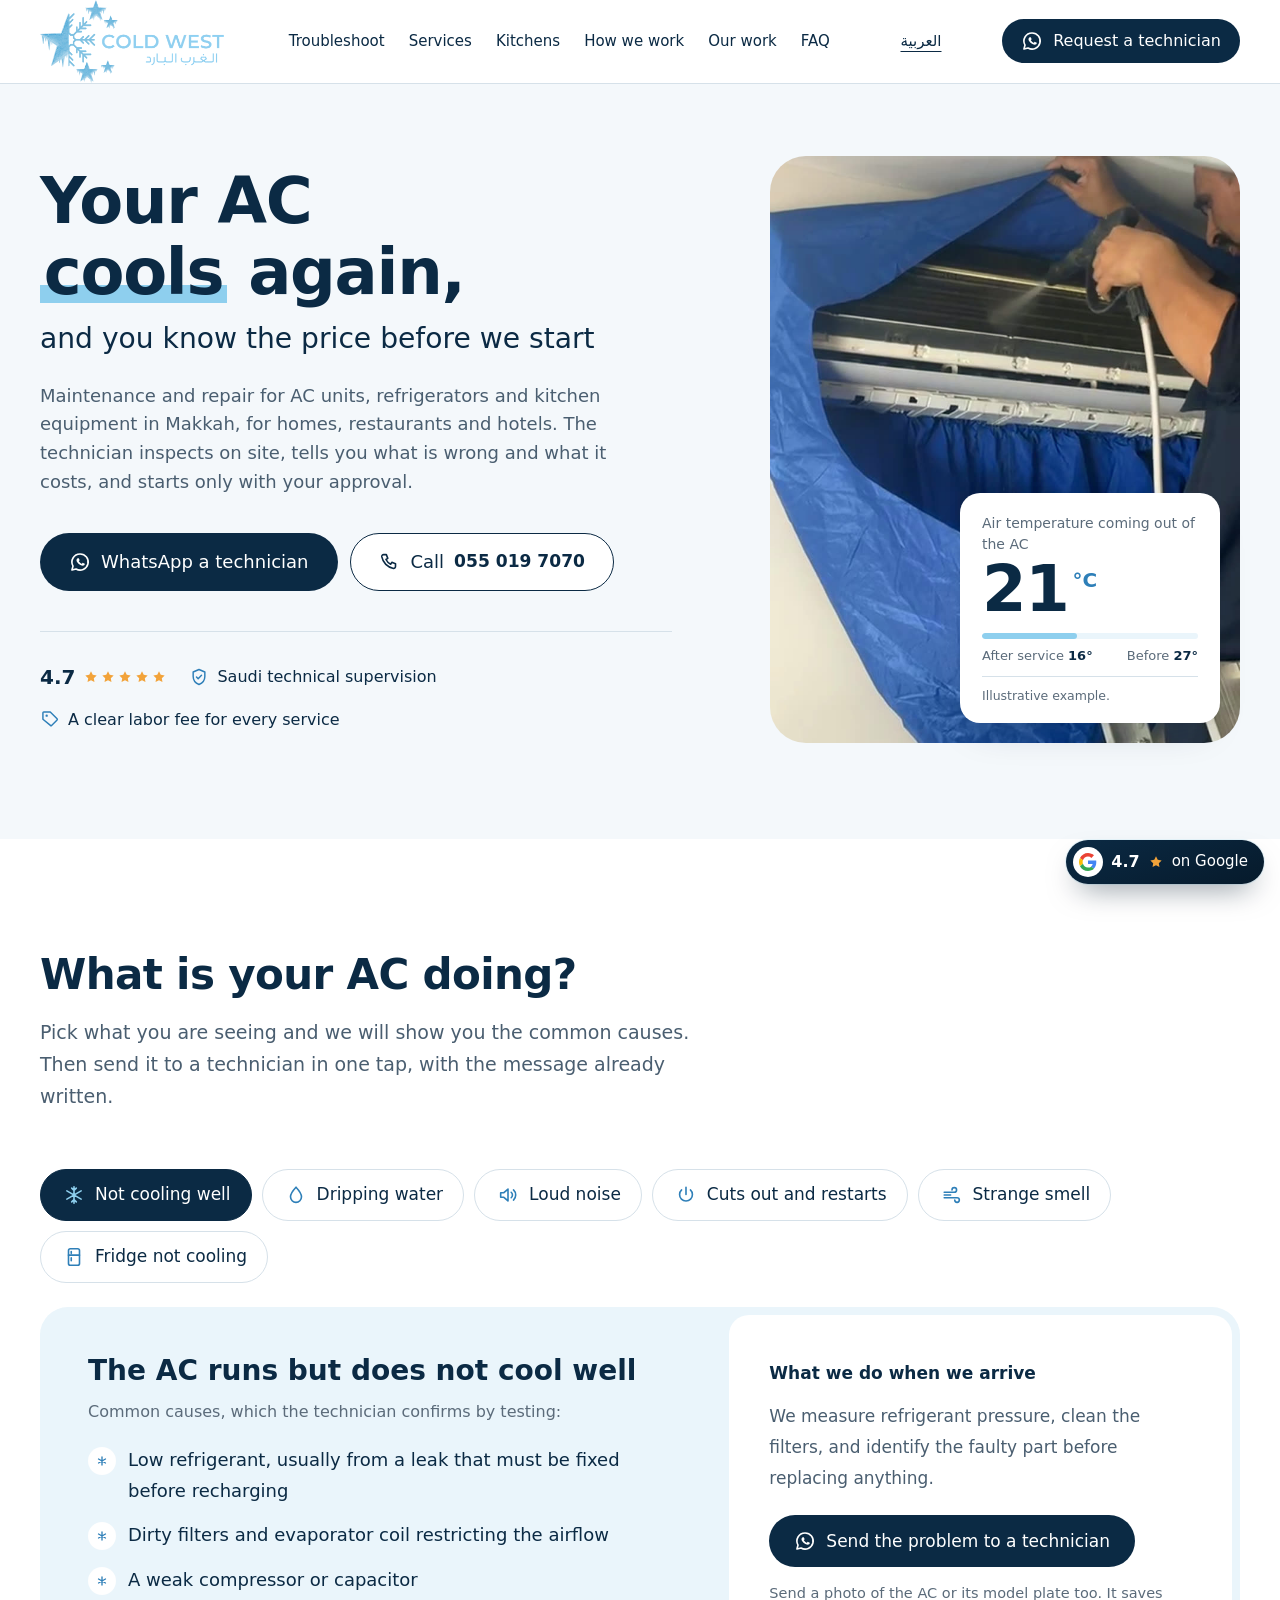
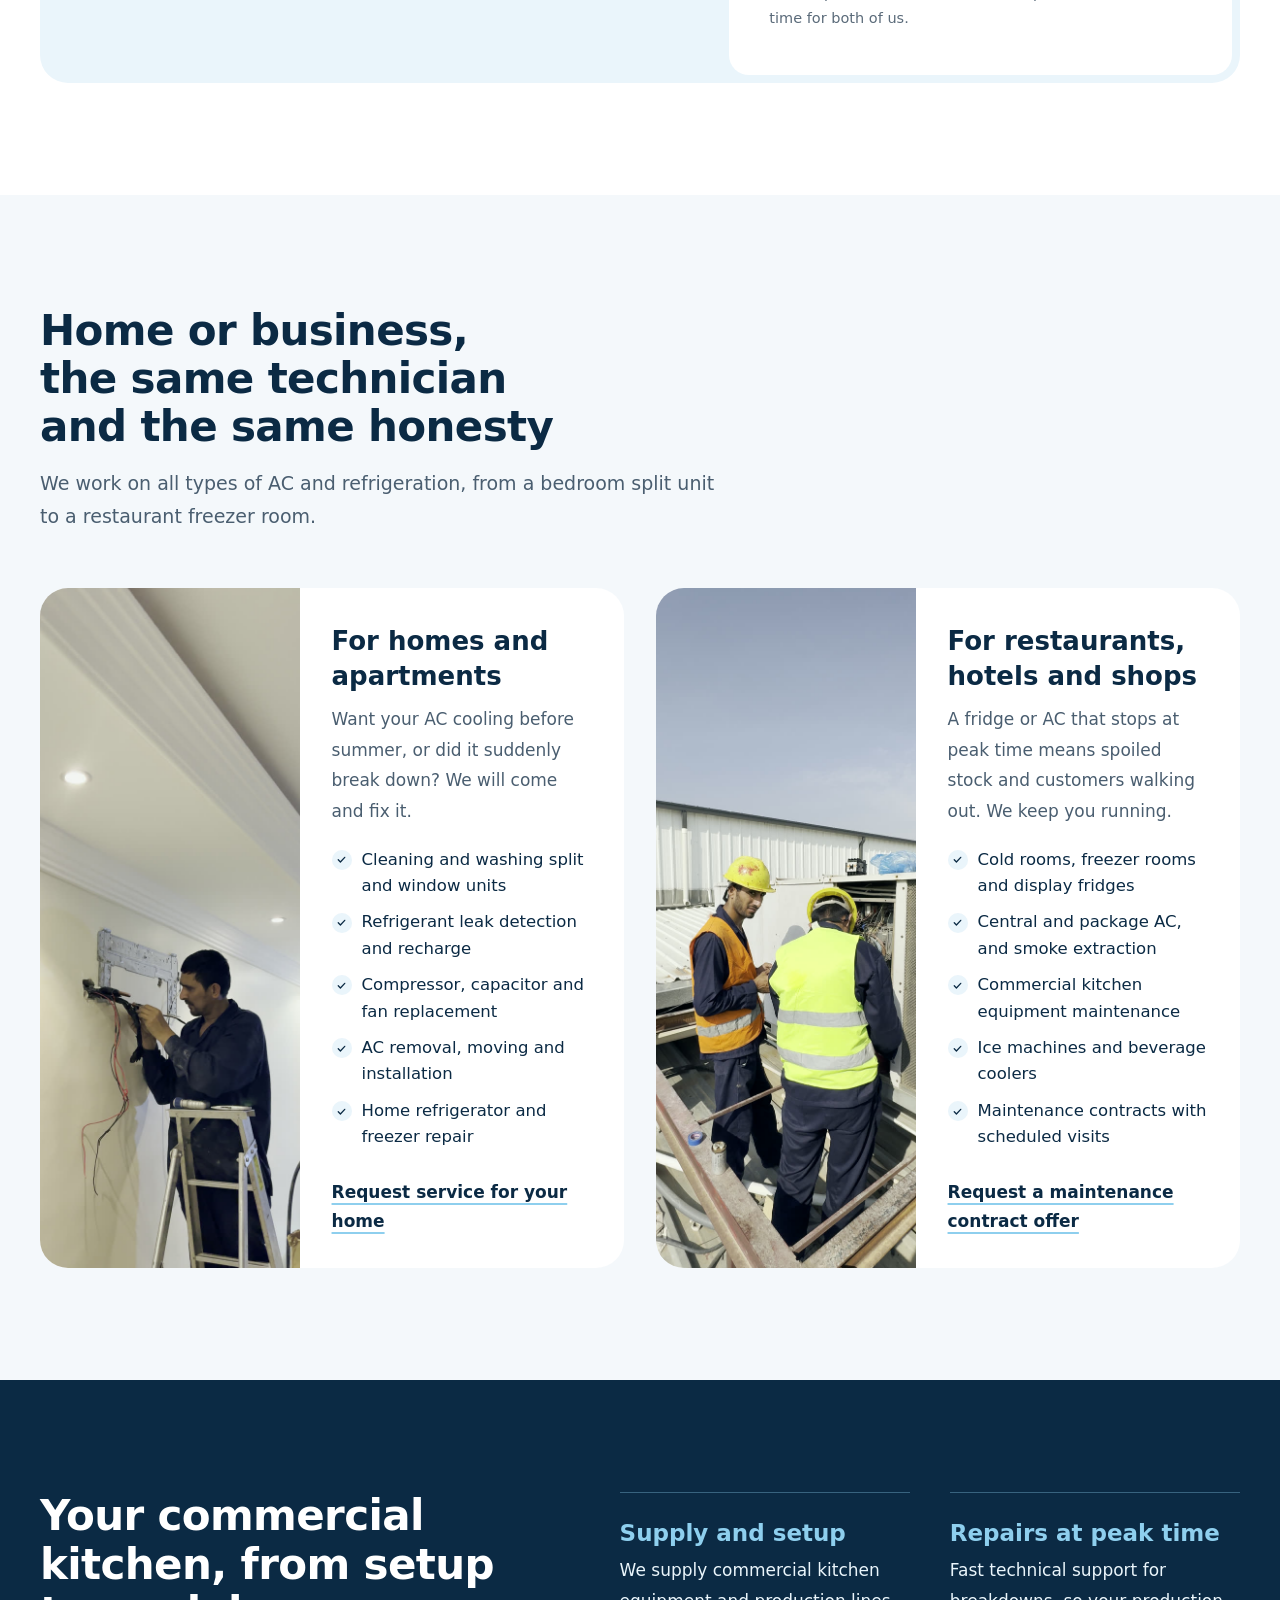
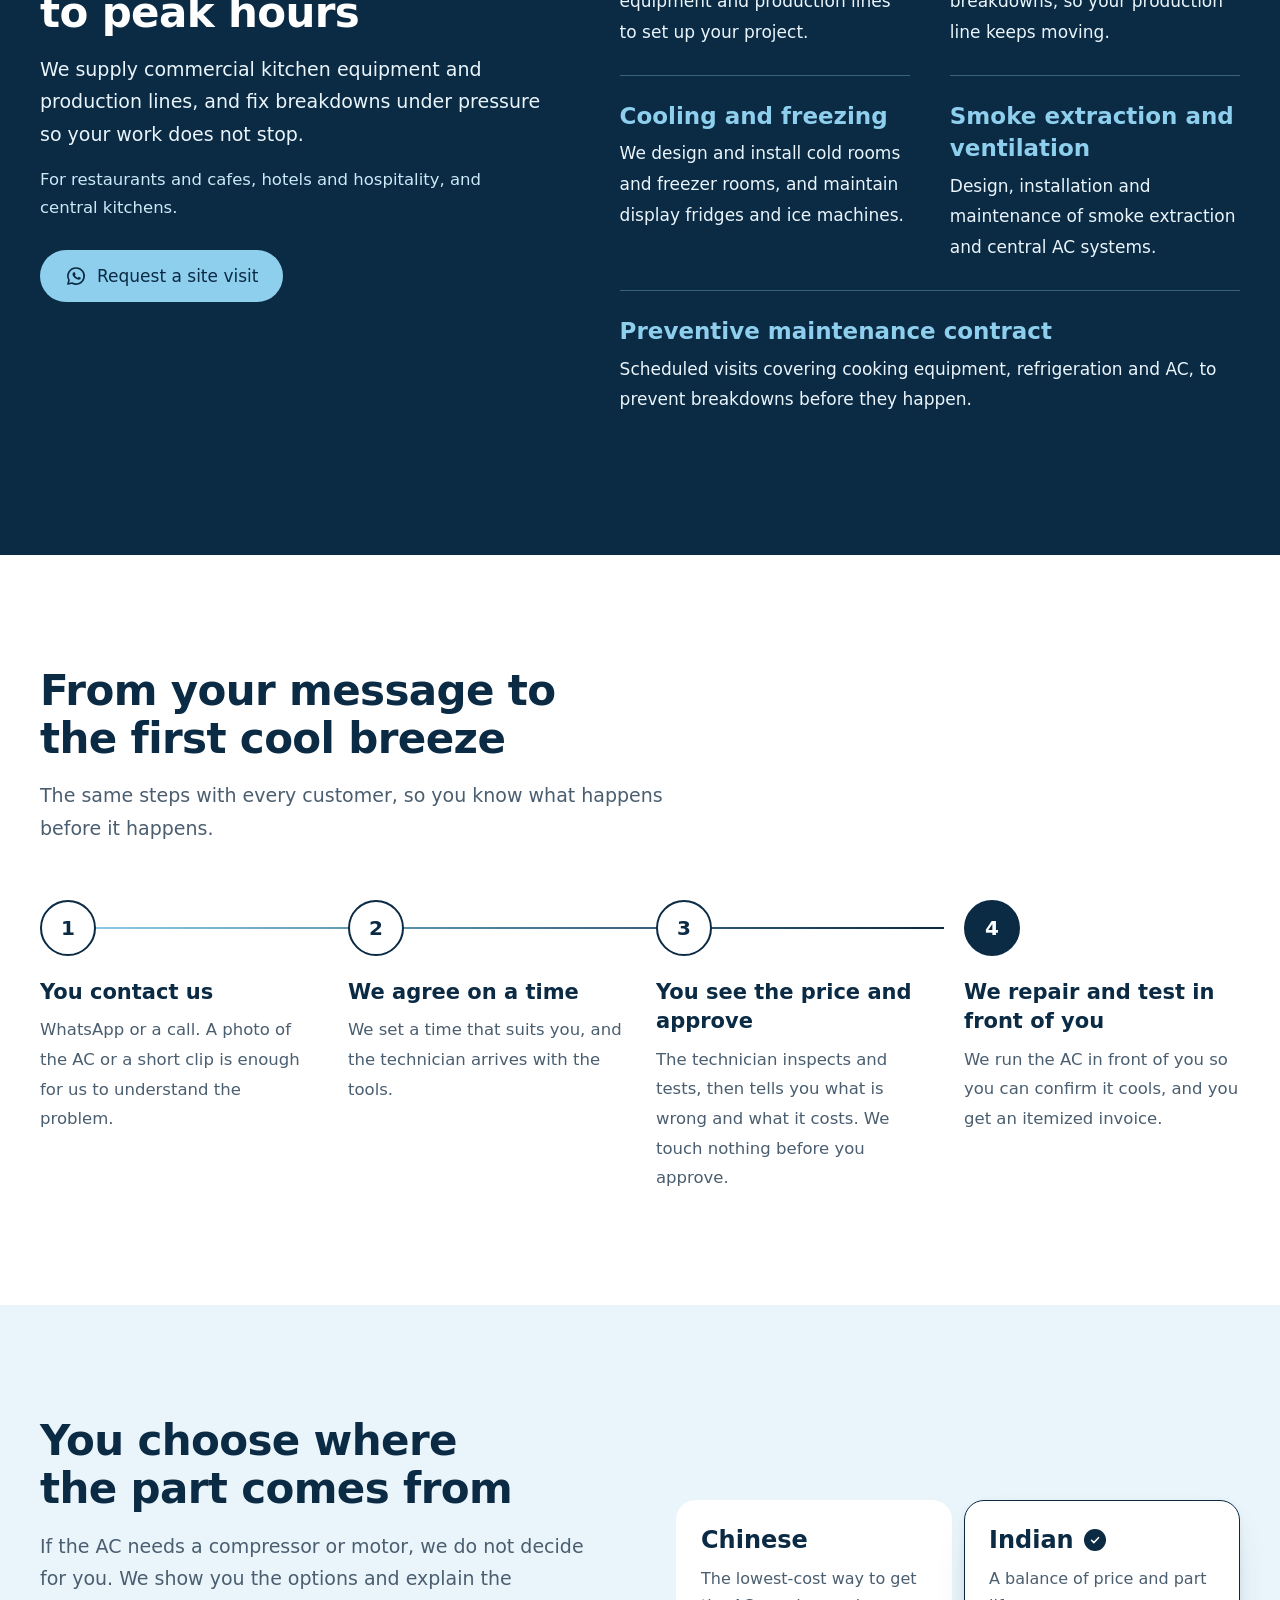
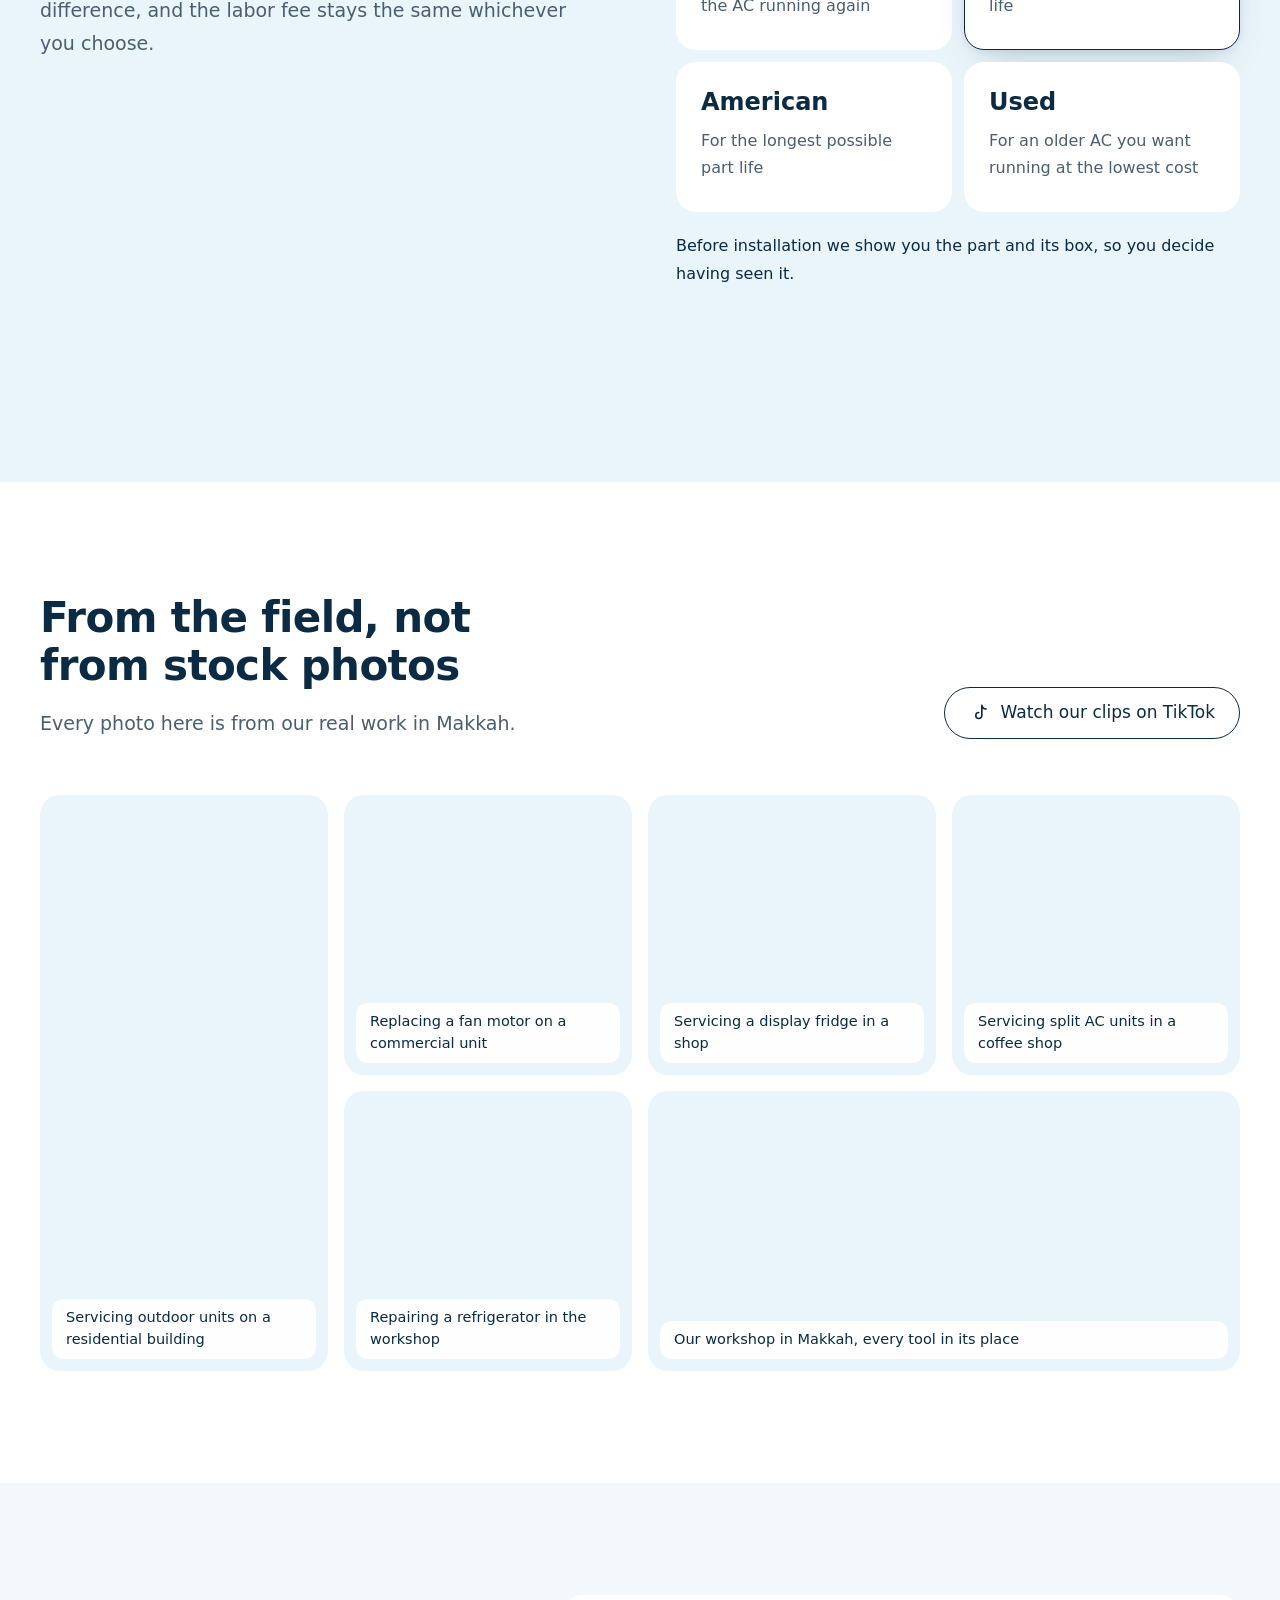
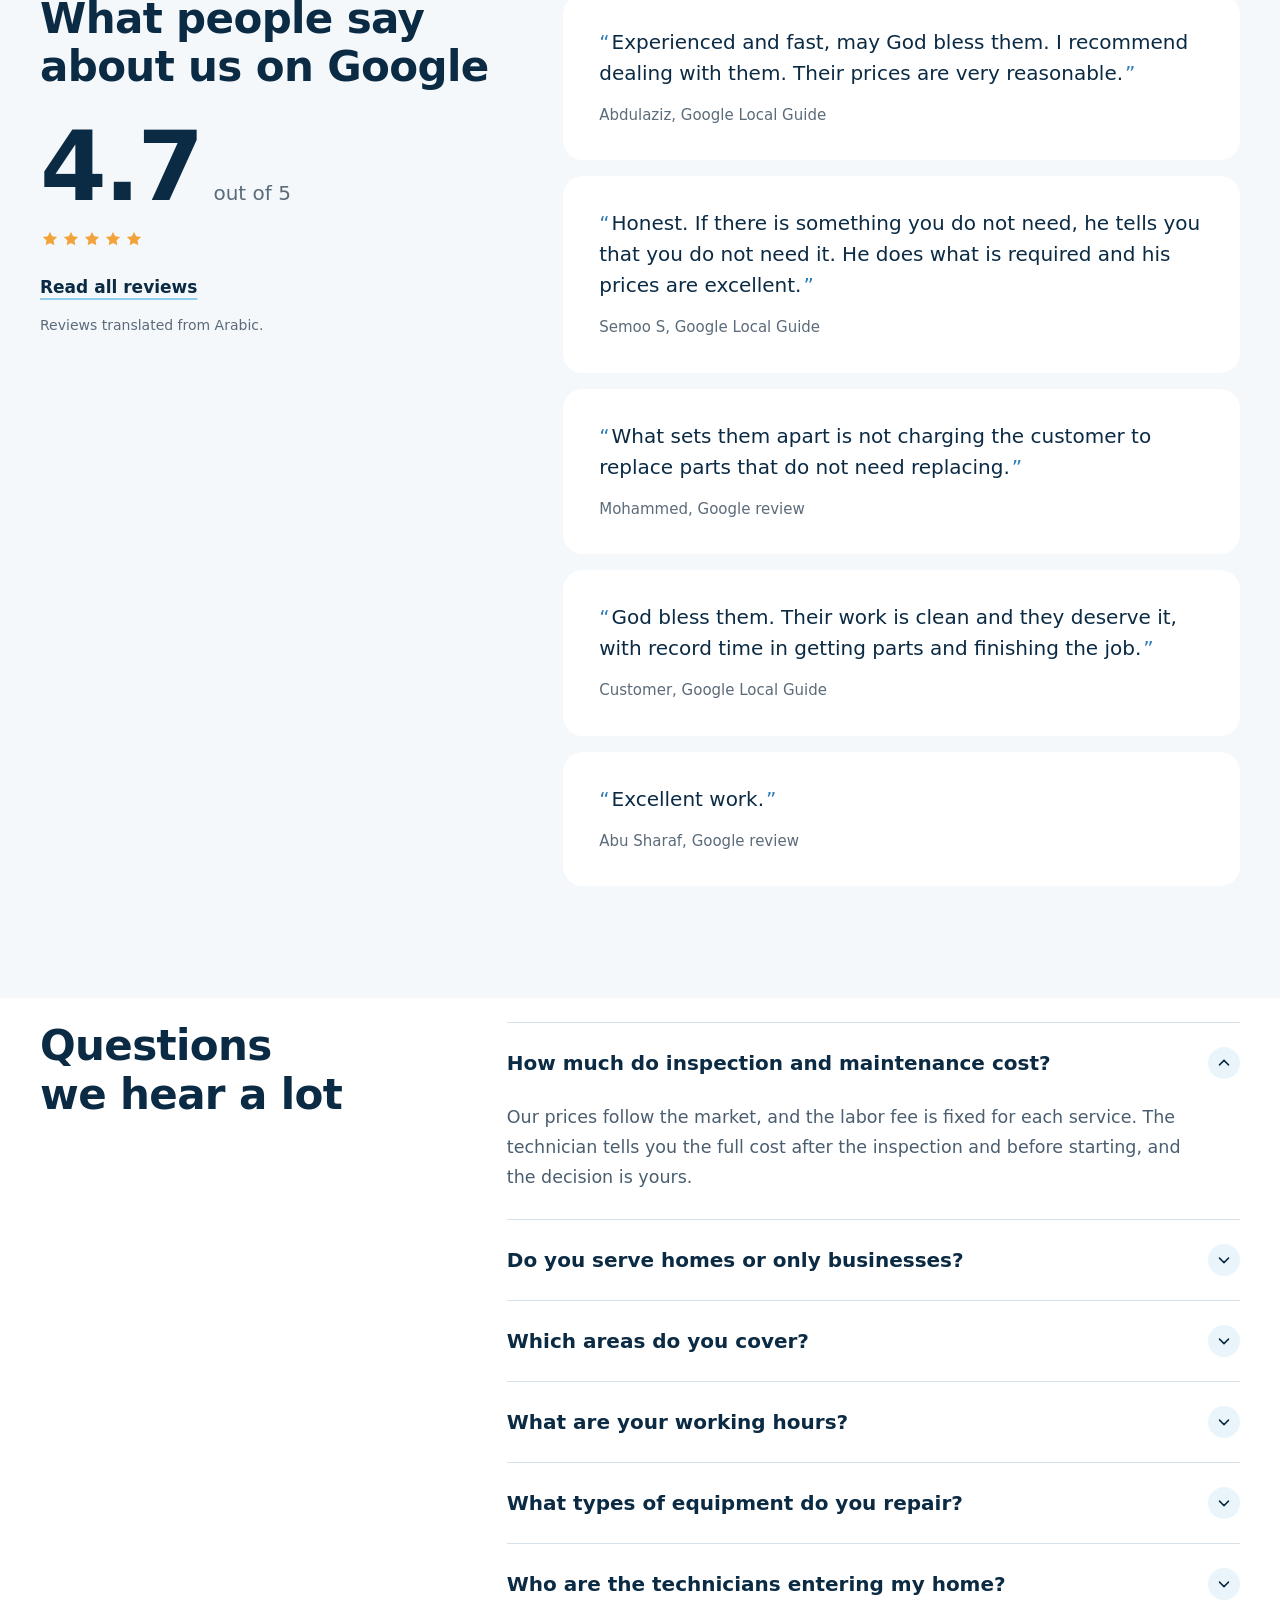
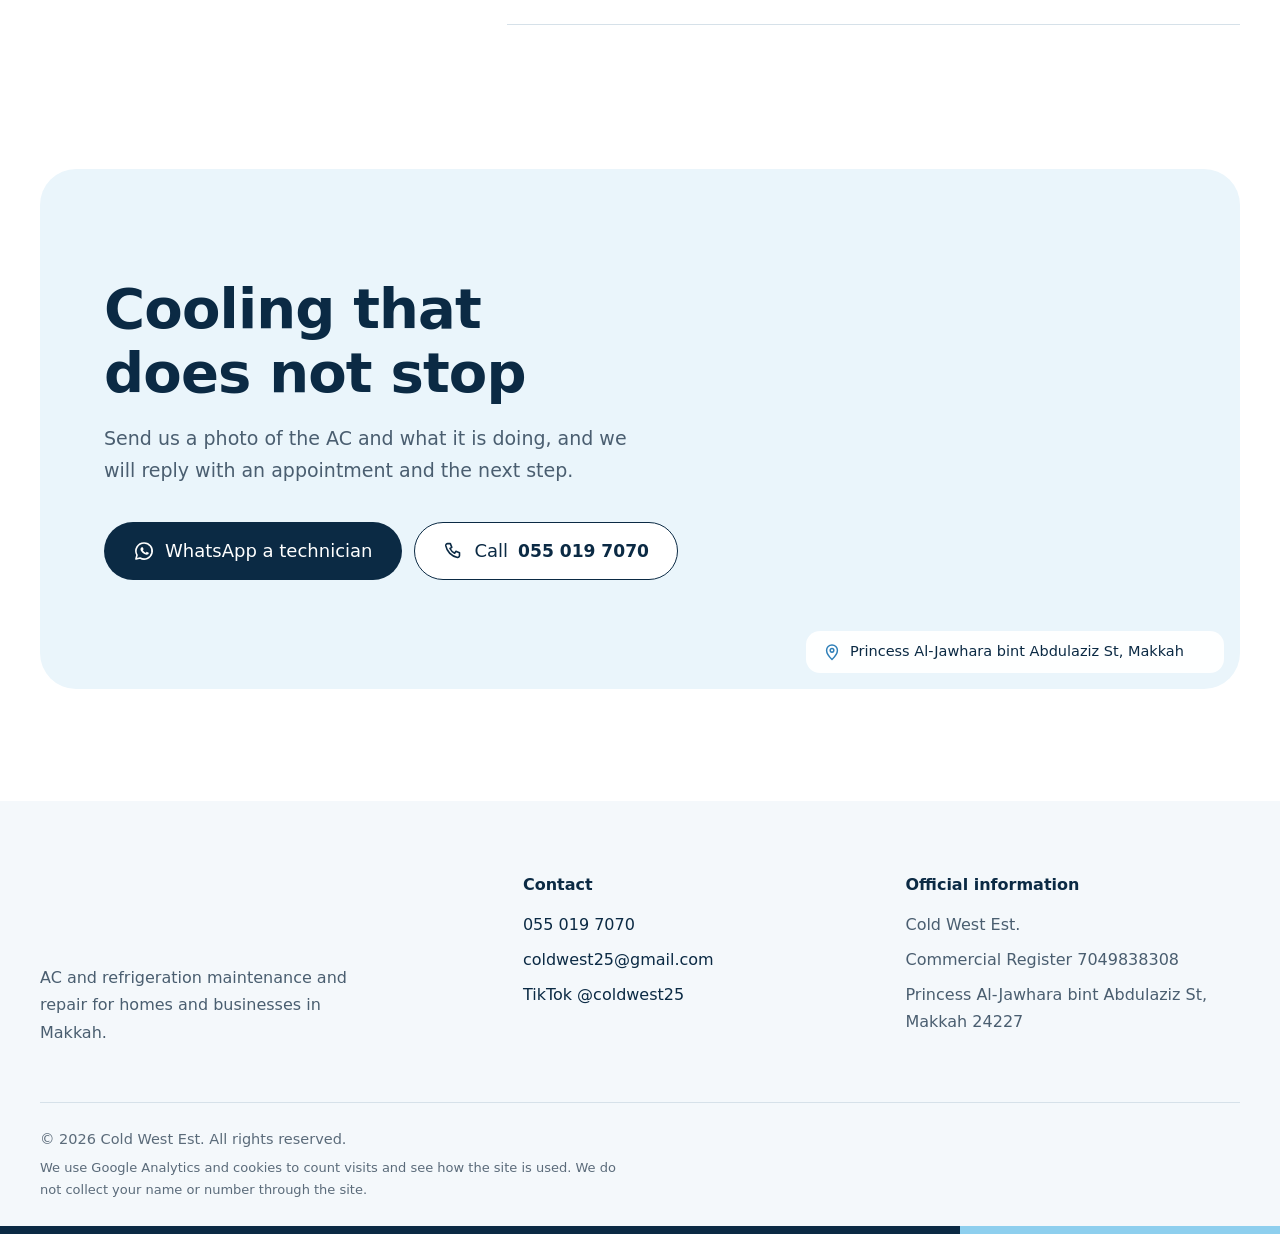
==== commit 3607fa29: "Version CSS/JS links so cached old files never pair with new pages Co-Authored-By: Claude Opus 5.5 <" ====
--- a/en/index.html
+++ b/en/index.html
@@ -30,7 +30,7 @@
 <link rel="preconnect" href="https://fonts.googleapis.com">
 <link rel="preconnect" href="https://fonts.gstatic.com" crossorigin>
 <link href="https://fonts.googleapis.com/css2?family=Montserrat:wght@400;500;600;700&display=swap" rel="stylesheet">
-<link rel="stylesheet" href="../styles.css">
+<link rel="stylesheet" href="../styles.css?v=20261108">
 <script type="application/ld+json">
 {"@context":"https://schema.org","@type":"HVACBusiness","@id":"https://coldwest.sa/#business","name":"Cold West Est.","alternateName":"الغرب البارد","url":"https://coldwest.sa/en/","logo":"https://coldwest.sa/assets/brand/logo-navy.png","image":"https://coldwest.sa/assets/og/share-en.jpg","telephone":"+966550197070","email":"coldwest25@gmail.com","address":{"@type":"PostalAddress","streetAddress":"Princess Al-Jawhara bint Abdulaziz St","addressLocality":"Makkah","postalCode":"24227","addressCountry":"SA"},"geo":{"@type":"GeoCoordinates","latitude":21.507045,"longitude":39.7868537},"areaServed":"Makkah","openingHoursSpecification":[{"@type":"OpeningHoursSpecification","dayOfWeek":["Saturday","Sunday","Monday","Tuesday","Wednesday","Thursday"],"opens":"09:30","closes":"12:00"},{"@type":"OpeningHoursSpecification","dayOfWeek":["Saturday","Sunday","Monday","Tuesday","Wednesday","Thursday"],"opens":"16:30","closes":"23:00"},{"@type":"OpeningHoursSpecification","dayOfWeek":"Friday","opens":"16:30","closes":"23:00"}],"sameAs":["https://www.tiktok.com/@coldwest25"]}
 </script>
@@ -434,12 +434,14 @@
   <div class="gbadge-card" id="gbadge-card" role="dialog" aria-labelledby="gbadge-title" hidden>
     <div class="gbadge-head">
       <span class="gmark"><svg class="gmark-svg" viewBox="0 0 48 48" aria-hidden="true"><path fill="#EA4335" d="M24 9.5c3.5 0 6.6 1.2 9.1 3.6l6.8-6.8C35.8 2.4 30.3 0 24 0 14.6 0 6.6 5.4 2.6 13.2l7.9 6.2C12.4 13.7 17.7 9.5 24 9.5z"/><path fill="#4285F4" d="M46.1 24.6c0-1.6-.1-3.1-.4-4.6H24v9h12.4c-.5 2.9-2.2 5.3-4.6 6.9l7.4 5.8c4.3-4 6.9-9.9 6.9-17.1z"/><path fill="#FBBC05" d="M10.5 28.6c-.5-1.4-.8-3-.8-4.6s.3-3.2.8-4.6l-7.9-6.2C.9 16.5 0 20.1 0 24s.9 7.5 2.6 10.8l7.9-6.2z"/><path fill="#34A853" d="M24 48c6.5 0 11.9-2.1 15.9-5.8l-7.4-5.8c-2.1 1.4-4.8 2.3-8.5 2.3-6.3 0-11.6-4.2-13.5-9.9l-7.9 6.2C6.6 42.6 14.6 48 24 48z"/></svg></span>
-      <p class="gbadge-title" id="gbadge-title">Our Google rating</p>
+      <p class="gbadge-title" id="gbadge-title">Rate us on Google</p>
       <button type="button" class="gbadge-close" aria-label="Close"><svg viewBox="0 0 24 24" aria-hidden="true"><path d="M6 6l12 12M18 6L6 18" fill="none" stroke="currentColor" stroke-width="2" stroke-linecap="round"/></svg></button>
     </div>
     <p class="gbadge-score"><span class="num">4.7</span><span class="stars" aria-hidden="true"><svg class="i"><use href="#i-star"/></svg><svg class="i"><use href="#i-star"/></svg><svg class="i"><use href="#i-star"/></svg><svg class="i"><use href="#i-star"/></svg><svg class="i"><use href="#i-star"/></svg></span><span class="gbadge-of">out of 5</span></p>
-    <blockquote class="gbadge-quote"><p data-gq>Honest. If there is something you do not need, he tells you.</p><footer data-gqa>Semoo S, Google Local Guide</footer></blockquote>
-    <a class="gbadge-cta" href="https://maps.google.com/?cid=8441639307803874839" rel="noopener" target="_blank" data-track="reviews_click" data-place="floating_badge">Read our Google reviews</a>
+    <a class="gbadge-qr" href="https://g.page/r/CRfWn4c5uiZ1EAI/review" rel="noopener" target="_blank" aria-label="Write a Google review" data-track="review_write_click" data-place="floating_badge_qr"><span class="gbadge-qr-ring"><svg xmlns="http://www.w3.org/2000/svg" aria-hidden="true" shape-rendering="crispEdges" viewBox="0 0 29 29" class="gqr-svg"><path stroke="#0b2a44" d="M0 0.5h7m2 0h7m3 0h2m1 0h7m-29 1h1m5 0h1m1 0h1m1 0h2m1 0h1m1 0h1m1 0h3m2 0h1m5 0h1m-29 1h1m1 0h3m1 0h1m2 0h2m1 0h1m2 0h1m2 0h2m2 0h1m1 0h3m1 0h1m-29 1h1m1 0h3m1 0h1m7 0h3m1 0h1m3 0h1m1 0h3m1 0h1m-29 1h1m1 0h3m1 0h1m1 0h2m2 0h1m1 0h2m2 0h2m2 0h1m1 0h3m1 0h1m-29 1h1m5 0h1m2 0h1m1 0h1m1 0h4m2 0h2m1 0h1m5 0h1m-29 1h7m1 0h1m1 0h1m1 0h1m1 0h1m1 0h1m1 0h1m1 0h1m1 0h7m-19 1h1m2 0h6m1 0h1m-21 1h1m1 0h1m1 0h1m1 0h1m2 0h5m2 0h3m5 0h1m2 0h1m-28 1h1m1 0h4m1 0h2m1 0h1m2 0h2m1 0h7m2 0h1m2 0h1m-29 1h2m3 0h2m6 0h1m2 0h1m3 0h5m1 0h3m-22 1h3m2 0h3m2 0h2m1 0h1m1 0h2m3 0h1m-26 1h2m1 0h4m1 0h1m1 0h1m1 0h1m2 0h1m2 0h3m2 0h1m1 0h2m-27 1h2m4 0h2m3 0h1m2 0h3m1 0h3m2 0h1m2 0h1m-29 1h11m1 0h1m1 0h1m5 0h3m1 0h2m1 0h2m-29 1h2m1 0h1m4 0h2m1 0h3m2 0h3m4 0h1m1 0h1m1 0h1m-28 1h1m3 0h4m2 0h1m3 0h4m4 0h2m1 0h1m1 0h2m-22 1h3m2 0h1m6 0h4m2 0h2m1 0h1m-29 1h1m1 0h1m2 0h5m1 0h1m1 0h1m4 0h1m2 0h1m5 0h2m-28 1h2m4 0h1m3 0h2m2 0h1m1 0h2m3 0h1m1 0h2m1 0h1m-28 1h1m2 0h1m1 0h3m1 0h2m4 0h2m3 0h5m-17 1h1m1 0h2m1 0h1m1 0h2m1 0h3m3 0h1m1 0h3m-29 1h7m2 0h1m1 0h1m2 0h1m2 0h2m1 0h1m1 0h1m1 0h2m1 0h2m-29 1h1m5 0h1m6 0h3m1 0h1m2 0h1m3 0h2m2 0h1m-29 1h1m1 0h3m1 0h1m1 0h3m3 0h1m1 0h3m1 0h5m2 0h2m-29 1h1m1 0h3m1 0h1m3 0h2m1 0h6m1 0h1m2 0h2m1 0h3m-29 1h1m1 0h3m1 0h1m1 0h1m3 0h1m1 0h1m3 0h2m1 0h1m2 0h2m2 0h1m-29 1h1m5 0h1m2 0h1m1 0h1m3 0h7m2 0h1m2 0h1m-28 1h7m1 0h1m3 0h2m2 0h1m3 0h1m2 0h2m2 0h2"/></svg></span></a>
+    <p class="gbadge-scan">Scan with your phone to leave a review</p>
+    <a class="gbadge-cta" href="https://maps.google.com/?cid=8441639307803874839" rel="noopener" target="_blank" data-track="reviews_click" data-place="floating_badge">Open our Google Maps page</a>
+    <a class="gbadge-cta gbadge-cta-alt" href="https://g.page/r/CRfWn4c5uiZ1EAI/review" rel="noopener" target="_blank" data-track="review_write_click" data-place="floating_badge">Write a review now</a>
   </div>
   <button type="button" class="gbadge-pill" aria-expanded="false" aria-controls="gbadge-card" aria-label="Rated 4.7 out of 5 on Google, show details">
     <span class="gmark"><svg class="gmark-svg" viewBox="0 0 48 48" aria-hidden="true"><path fill="#EA4335" d="M24 9.5c3.5 0 6.6 1.2 9.1 3.6l6.8-6.8C35.8 2.4 30.3 0 24 0 14.6 0 6.6 5.4 2.6 13.2l7.9 6.2C12.4 13.7 17.7 9.5 24 9.5z"/><path fill="#4285F4" d="M46.1 24.6c0-1.6-.1-3.1-.4-4.6H24v9h12.4c-.5 2.9-2.2 5.3-4.6 6.9l7.4 5.8c4.3-4 6.9-9.9 6.9-17.1z"/><path fill="#FBBC05" d="M10.5 28.6c-.5-1.4-.8-3-.8-4.6s.3-3.2.8-4.6l-7.9-6.2C.9 16.5 0 20.1 0 24s.9 7.5 2.6 10.8l7.9-6.2z"/><path fill="#34A853" d="M24 48c6.5 0 11.9-2.1 15.9-5.8l-7.4-5.8c-2.1 1.4-4.8 2.3-8.5 2.3-6.3 0-11.6-4.2-13.5-9.9l-7.9 6.2C6.6 42.6 14.6 48 24 48z"/></svg></span><span class="num">4.7</span><svg class="i gbadge-star" aria-hidden="true"><use href="#i-star"/></svg><span class="gbadge-label">on Google</span>
@@ -466,6 +468,6 @@
   </defs>
 </svg>
 
-<script src="../script.js" defer></script>
+<script src="../script.js?v=20261108" defer></script>
 </body>
 </html>
--- a/styles.css
+++ b/styles.css
@@ -562,21 +562,23 @@
 .gbadge-score .num { font-size: 40px; font-weight: 700; line-height: 1.1; }
 .gbadge-score .stars .i { width: 18px; height: 18px; }
 .gbadge-of { color: var(--ice-light); font-size: 15px; padding-block-end: 4px; }
-.gbadge-quote { margin: 12px 0 18px; padding: 14px 16px 16px; border-radius: var(--r-card); background: rgba(255, 255, 255, .07); }
-.gbadge-quote p { font: 500 16px/1.75 var(--sans); color: var(--white); text-wrap: pretty; }
-.gbadge-quote p::before { content: "«"; color: var(--ice); }
-.gbadge-quote p::after { content: "»"; color: var(--ice); }
-html[lang="en"] .gbadge-quote p::before { content: "“"; }
-html[lang="en"] .gbadge-quote p::after { content: "”"; }
-.gbadge-quote footer { margin-block-start: 6px; font-size: 13px; line-height: 1.7; color: var(--ice-light); }
+.gbadge-qr { display: block; width: 184px; margin: 16px auto 0; border-radius: 26px; padding: 7px;
+  background: linear-gradient(140deg, var(--ice) 0%, #4285F4 35%, #34A853 70%, var(--ice) 100%); }
+.gbadge-qr-ring { display: block; padding: 16px; border-radius: 20px; background: var(--white); }
+.gqr-svg { display: block; width: 100%; height: auto; }
+.gbadge-scan { margin-block: 10px 16px; text-align: center; font-size: 14px; line-height: 1.7; padding-block-end: 2px; color: var(--ice-light); }
 .gbadge-cta {
   display: block; text-align: center; text-decoration: none;
   padding: 11px 16px 14px; border-radius: 999px;
   background: var(--white); color: var(--navy); font: 700 16px/1.6 var(--sans);
 }
 .gbadge-cta:hover { background: var(--ice-light); }
-.gbadge-pill:focus-visible, .gbadge-close:focus-visible, .gbadge-cta:focus-visible { outline: 3px solid var(--ice); outline-offset: 3px; }
-
+.gbadge-cta + .gbadge-cta { margin-block-start: 10px; }
+.gbadge-cta-alt { background: transparent; color: var(--white); box-shadow: inset 0 0 0 1.5px rgba(203, 233, 247, .55); }
+.gbadge-cta-alt:hover { background: rgba(255, 255, 255, .1); }
+.gbadge-pill:focus-visible, .gbadge-close:focus-visible, .gbadge-cta:focus-visible, .gbadge-qr:focus-visible { outline: 3px solid var(--ice); outline-offset: 3px; }
+
+@media (max-height: 700px) { .gbadge-qr { width: 150px; } .gbadge-qr-ring { padding: 12px; } }
 @media (max-width: 640px) {
   .gbadge-pill { font-size: 14px; padding-block: 6px; }
   .gmark { width: 28px; height: 28px; }
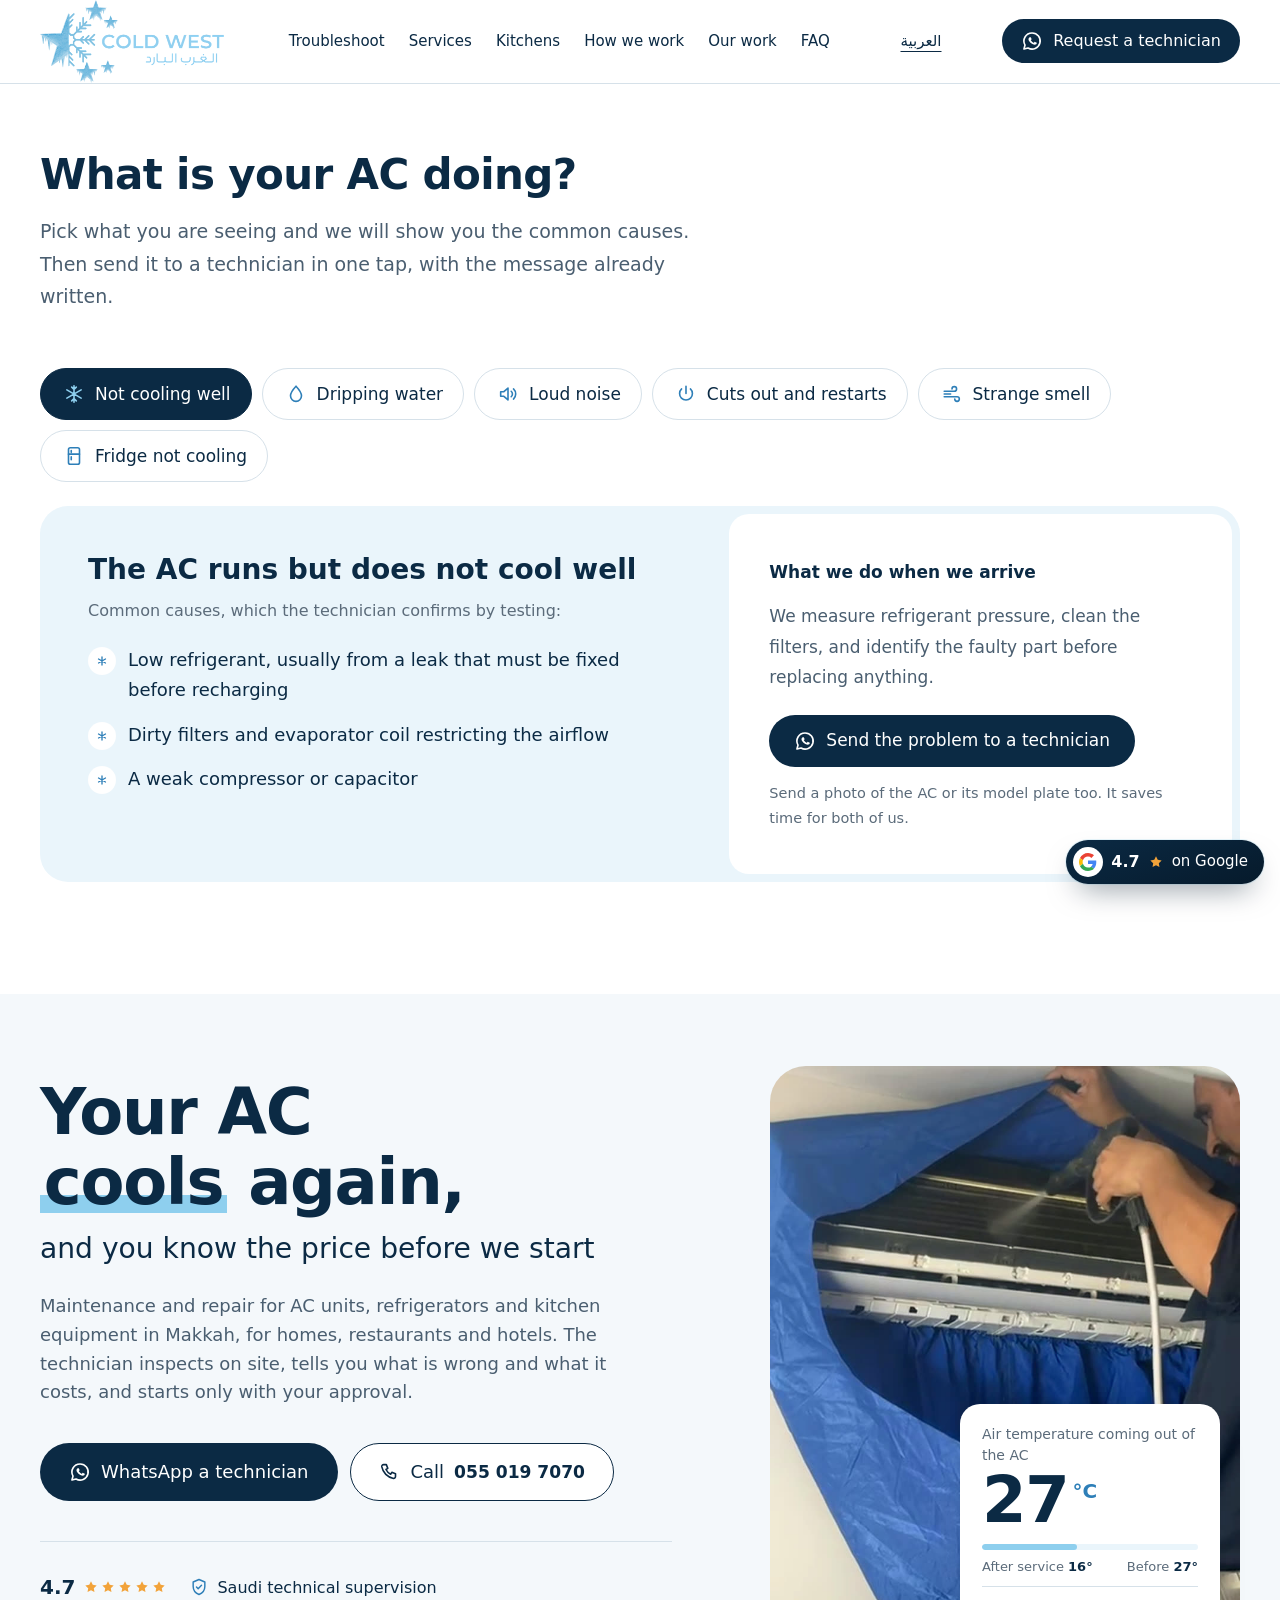
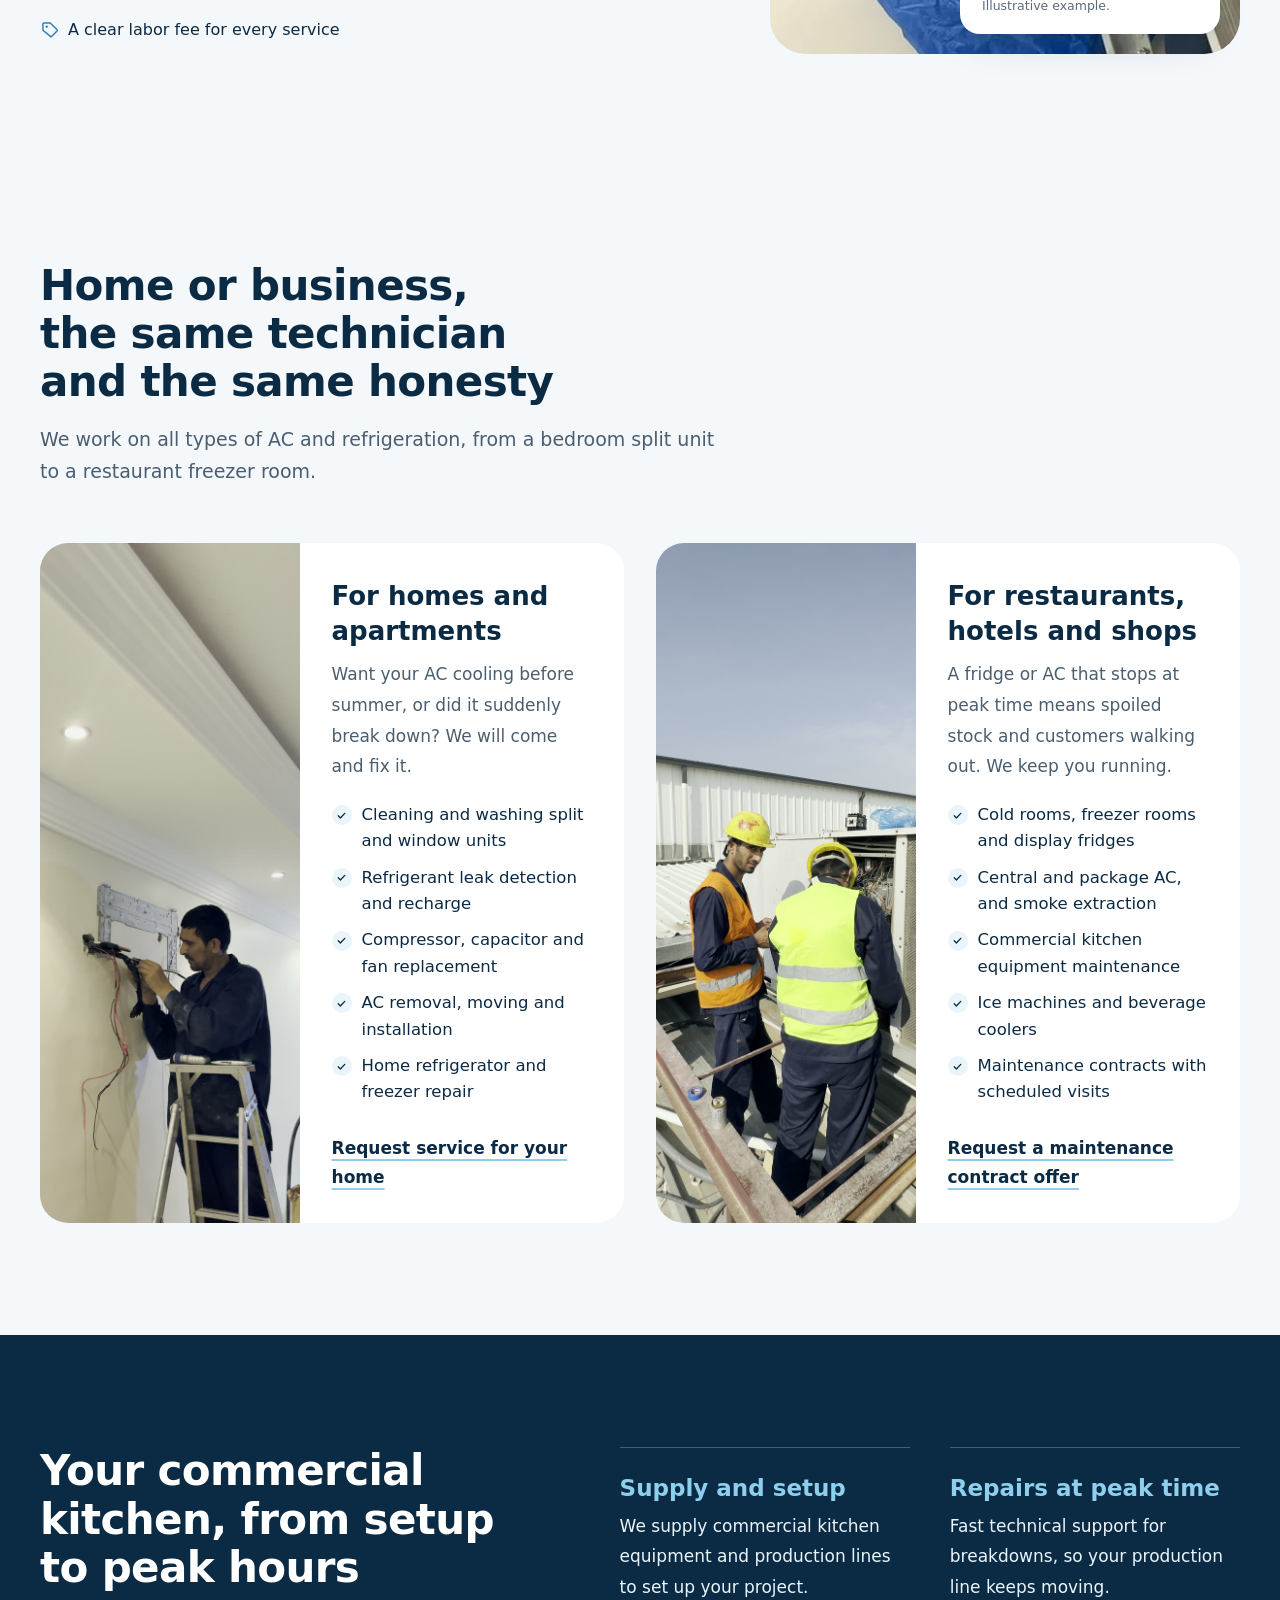
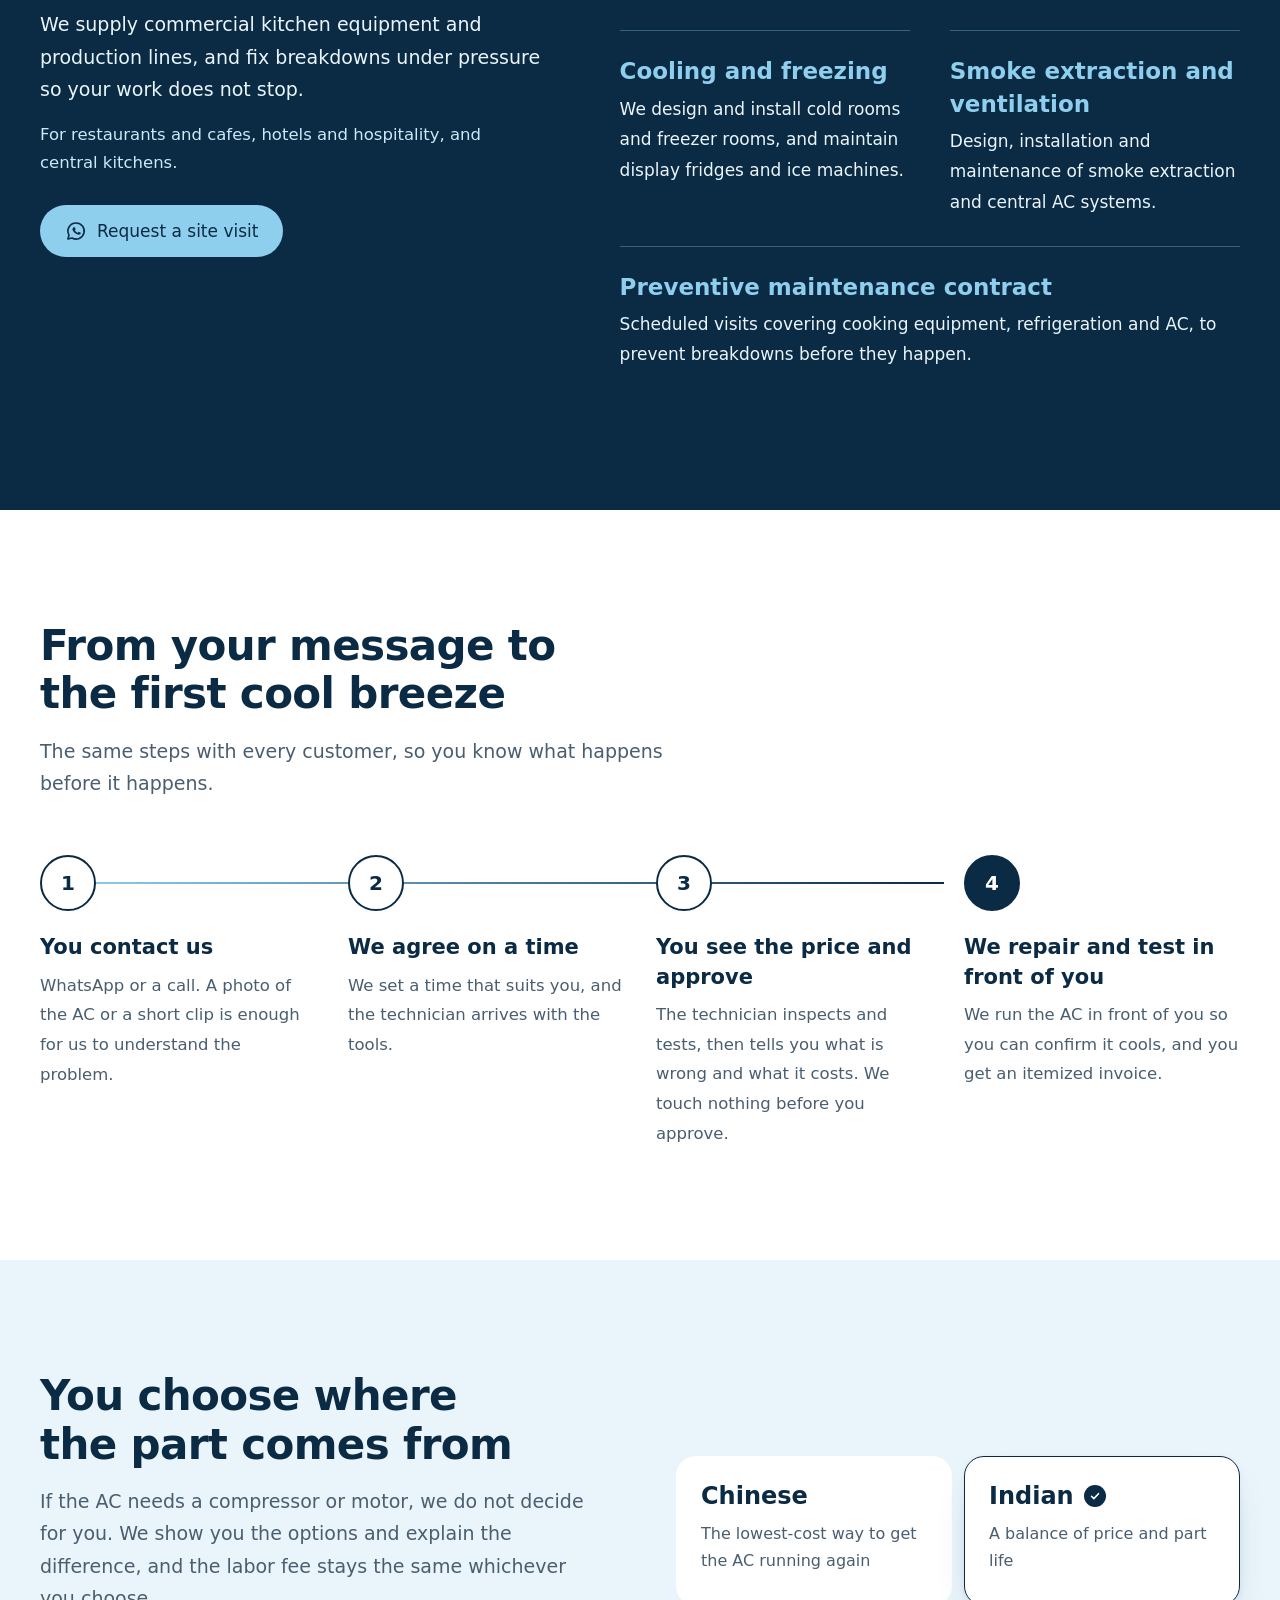
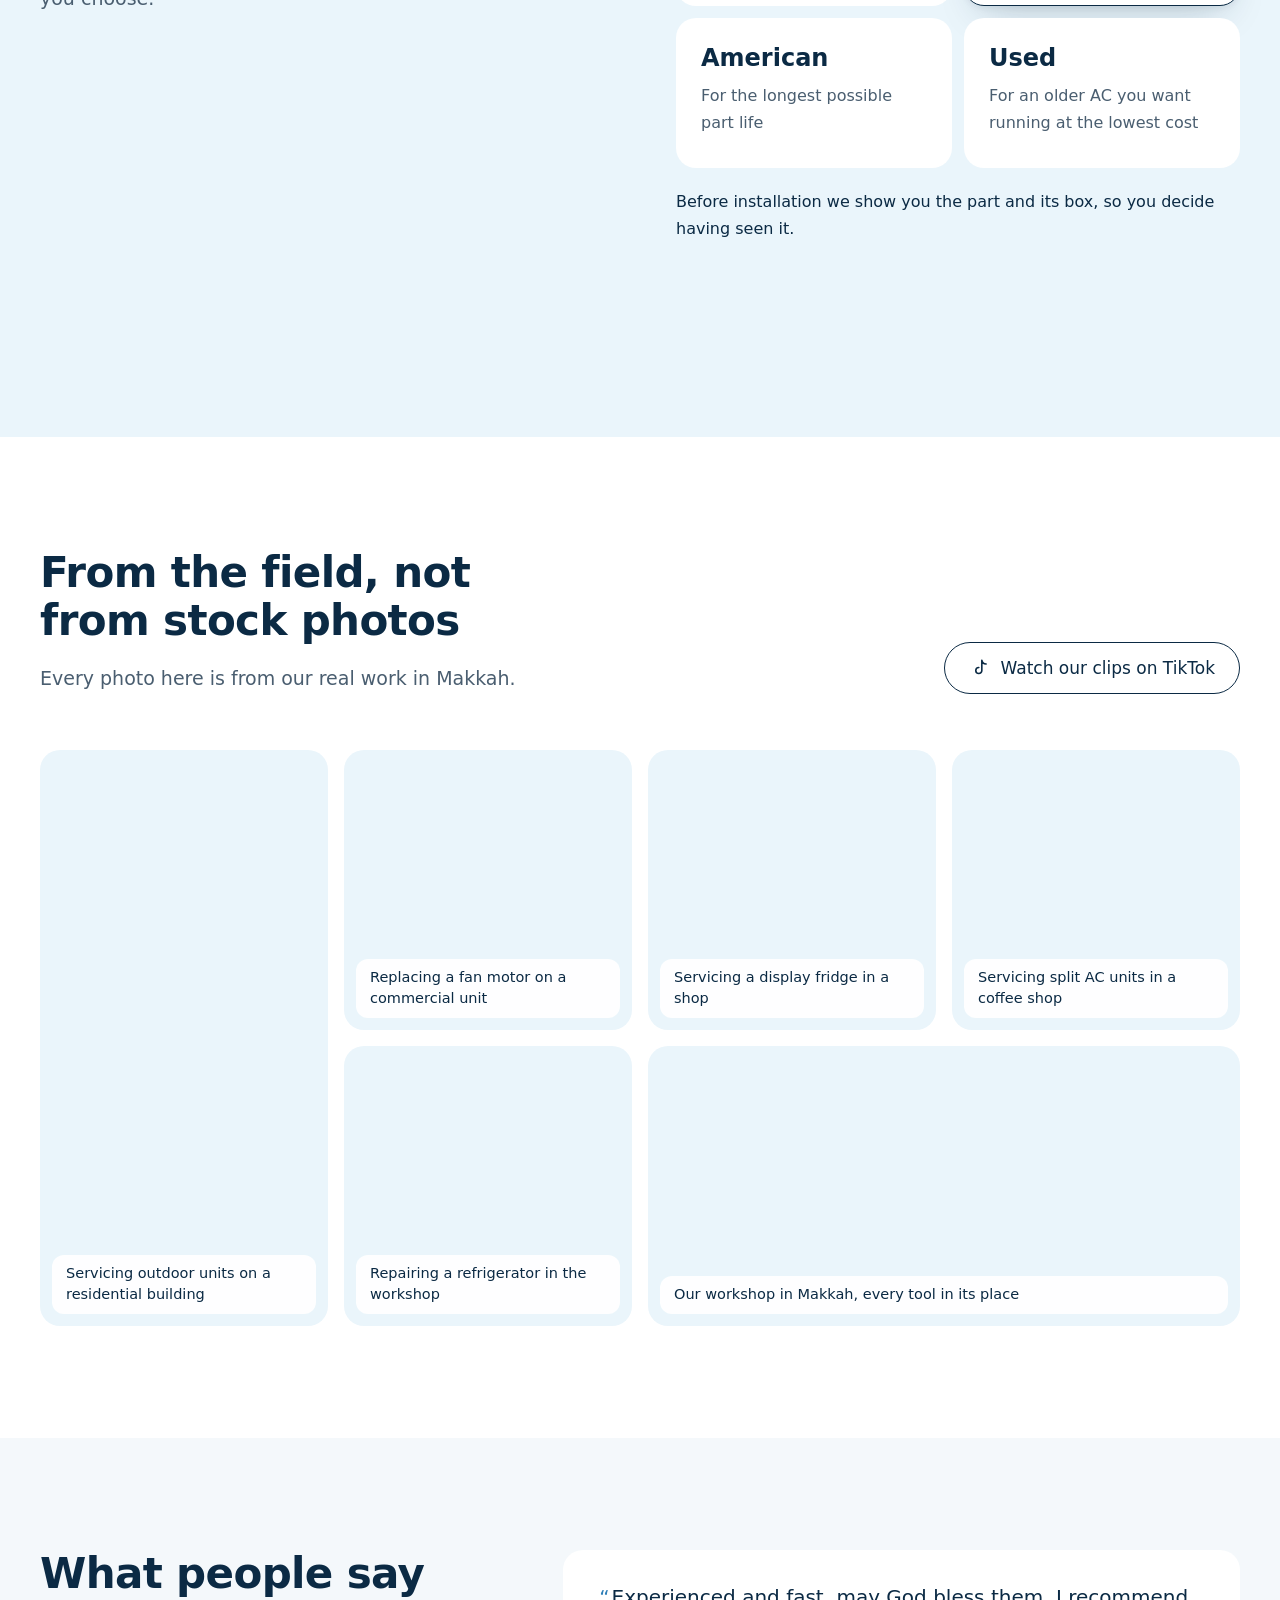
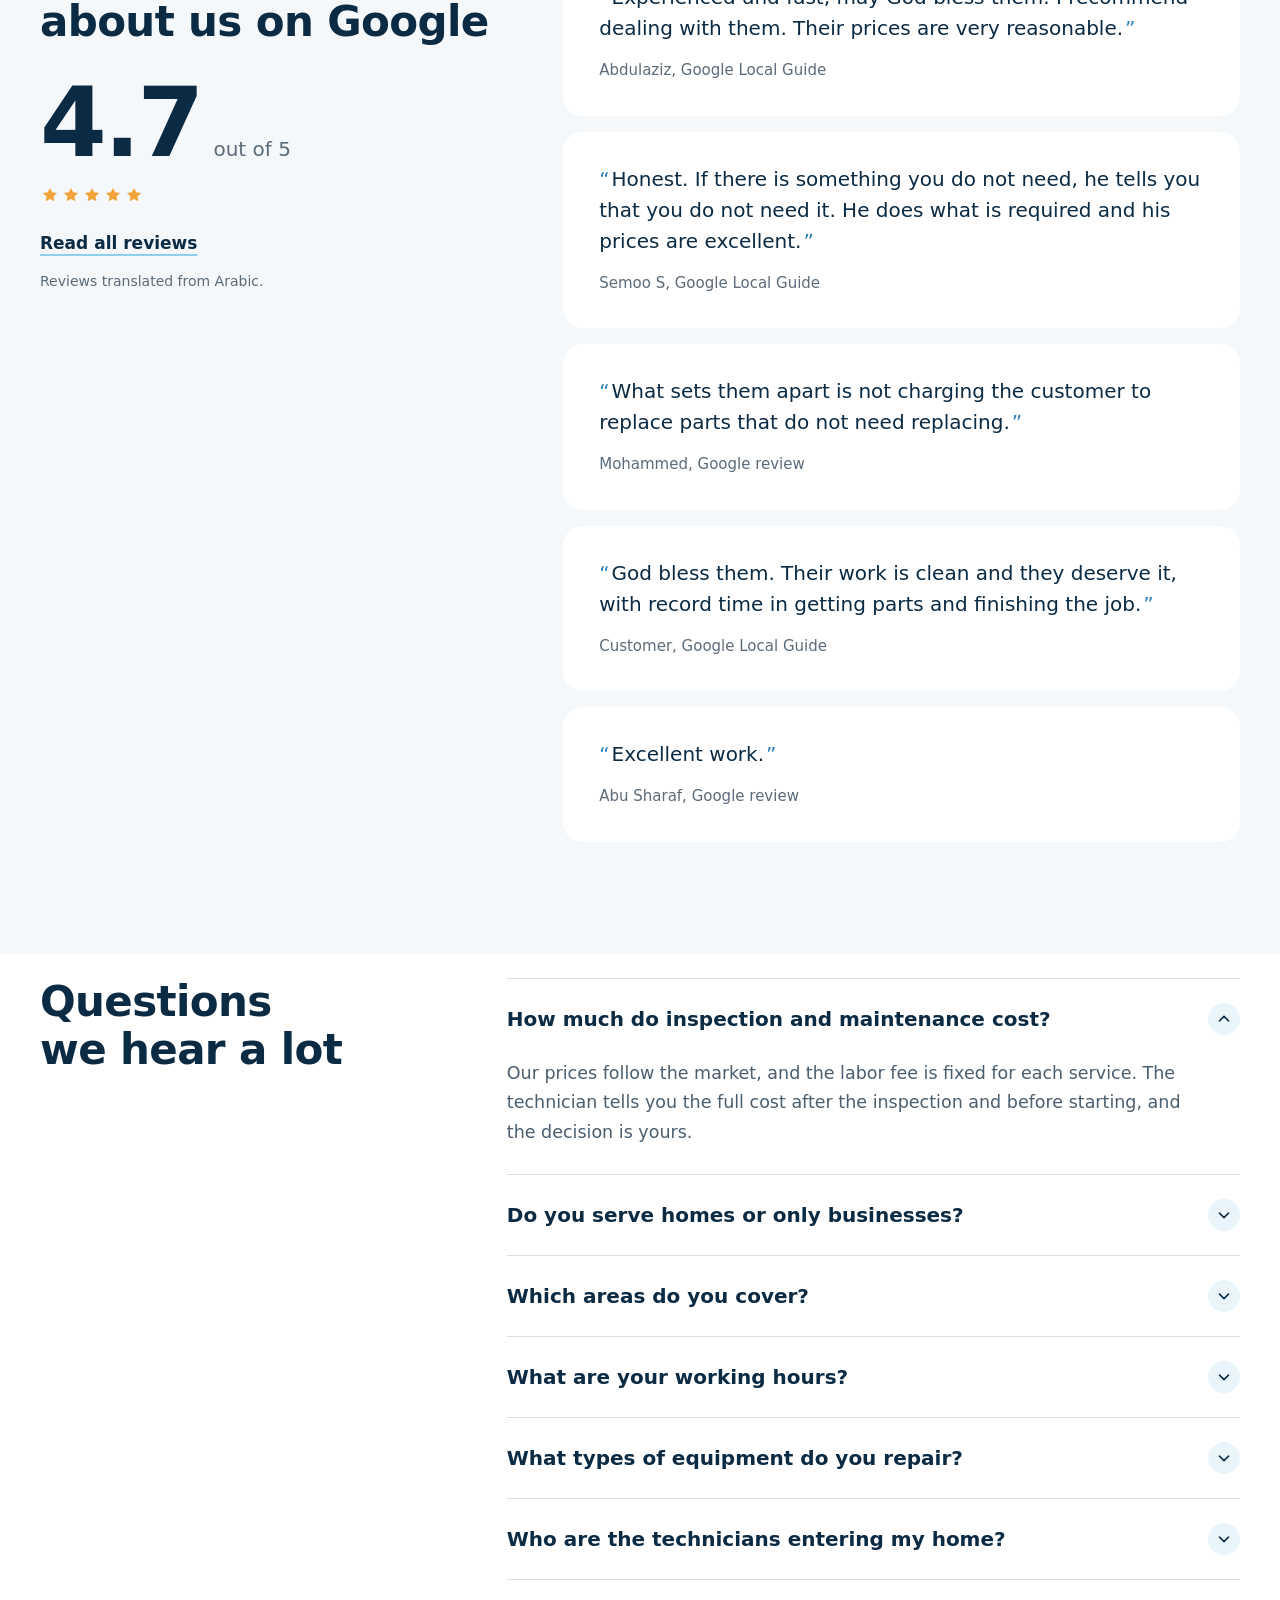
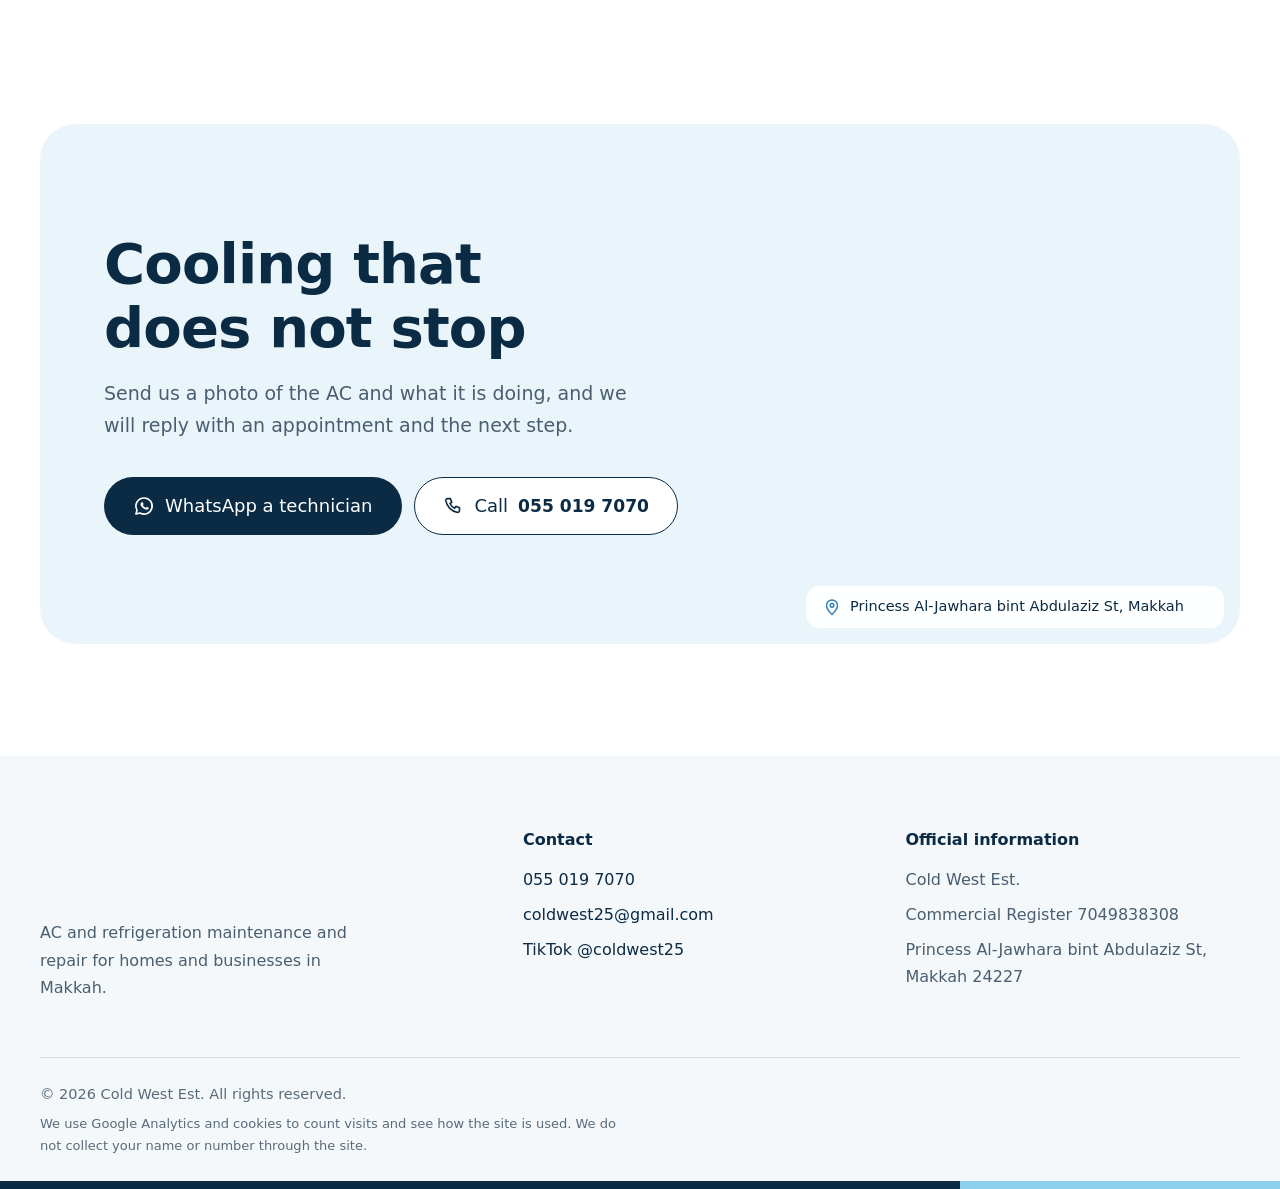
==== commit cc1a8424: "Open the homepage with the problem picker, hero follows Co-Authored-By: Claude Opus 5.5 <noreply@ant" ====
--- a/en/index.html
+++ b/en/index.html
@@ -30,7 +30,7 @@
 <link rel="preconnect" href="https://fonts.googleapis.com">
 <link rel="preconnect" href="https://fonts.gstatic.com" crossorigin>
 <link href="https://fonts.googleapis.com/css2?family=Montserrat:wght@400;500;600;700&display=swap" rel="stylesheet">
-<link rel="stylesheet" href="../styles.css?v=20261108">
+<link rel="stylesheet" href="../styles.css?v=20261108b">
 <script type="application/ld+json">
 {"@context":"https://schema.org","@type":"HVACBusiness","@id":"https://coldwest.sa/#business","name":"Cold West Est.","alternateName":"الغرب البارد","url":"https://coldwest.sa/en/","logo":"https://coldwest.sa/assets/brand/logo-navy.png","image":"https://coldwest.sa/assets/og/share-en.jpg","telephone":"+966550197070","email":"coldwest25@gmail.com","address":{"@type":"PostalAddress","streetAddress":"Princess Al-Jawhara bint Abdulaziz St","addressLocality":"Makkah","postalCode":"24227","addressCountry":"SA"},"geo":{"@type":"GeoCoordinates","latitude":21.507045,"longitude":39.7868537},"areaServed":"Makkah","openingHoursSpecification":[{"@type":"OpeningHoursSpecification","dayOfWeek":["Saturday","Sunday","Monday","Tuesday","Wednesday","Thursday"],"opens":"09:30","closes":"12:00"},{"@type":"OpeningHoursSpecification","dayOfWeek":["Saturday","Sunday","Monday","Tuesday","Wednesday","Thursday"],"opens":"16:30","closes":"23:00"},{"@type":"OpeningHoursSpecification","dayOfWeek":"Friday","opens":"16:30","closes":"23:00"}],"sameAs":["https://www.tiktok.com/@coldwest25"]}
 </script>
@@ -68,40 +68,6 @@
 
 <main id="main">
 
-  <!-- Hero -->
-  <section class="hero">
-    <div class="wrap hero-grid">
-      <div class="hero-copy">
-        <h1><span class="h1-main">Your AC <span class="h1-cool">cools</span> again,</span> <span class="h1-sub">and you know the price before we&nbsp;start</span></h1>
-        <p class="lead">Maintenance and repair for AC units, refrigerators and kitchen equipment in Makkah, for homes, restaurants and hotels. The technician inspects on site, tells you what is wrong and what it costs, and starts only with your approval.</p>
-        <div class="cta-row">
-          <a class="btn btn-primary btn-lg" href="https://wa.me/966550197070?text=Hello%2C%20I%20need%20a%20technician%20to%20inspect%20my%20AC" data-track="whatsapp_click" data-place="hero">
-            <svg class="i" aria-hidden="true"><use href="#i-wa"/></svg>WhatsApp a technician
-          </a>
-          <a class="btn btn-secondary btn-lg" href="tel:+966550197070" data-track="call_click" data-place="hero">
-            <svg class="i" aria-hidden="true"><use href="#i-phone"/></svg>Call <span class="num">055 019 7070</span>
-          </a>
-        </div>
-        <ul class="proof" aria-label="Why people trust us">
-          <li><a href="https://maps.google.com/?cid=8441639307803874839" rel="noopener" target="_blank" class="proof-rating" aria-label="Rated 4.7 out of 5 on Google"><span class="num big">4.7</span><span class="stars" aria-hidden="true"><svg class="i"><use href="#i-star"/></svg><svg class="i"><use href="#i-star"/></svg><svg class="i"><use href="#i-star"/></svg><svg class="i"><use href="#i-star"/></svg><svg class="i"><use href="#i-star"/></svg></span></a></li>
-          <li><svg class="i" aria-hidden="true"><use href="#i-shield"/></svg>Saudi technical supervision</li>
-          <li><svg class="i" aria-hidden="true"><use href="#i-tag"/></svg>A clear labor fee for every service</li>
-        </ul>
-      </div>
-
-      <figure class="hero-media">
-        <img src="../assets/img/split-clean.jpg" width="792" height="1400" alt="Cold West technicians cleaning a split AC in a home using a wash bag" fetchpriority="high">
-        <div class="reading" role="img" aria-label="Example reading of air temperature from the AC: 27 degrees before service and 16 after">
-          <p class="reading-label">Air temperature coming out of the AC</p>
-          <p class="reading-value"><span class="num" data-count-from="27" data-count-to="16">16</span><span class="deg">°C</span></p>
-          <div class="reading-track" aria-hidden="true"><span class="reading-fill"></span></div>
-          <div class="reading-scale"><span>After service <b class="num">16°</b></span><span>Before <b class="num">27°</b></span></div>
-          <p class="reading-note">Illustrative example.</p>
-        </div>
-      </figure>
-    </div>
-  </section>
-
   <!-- Symptom picker -->
   <section class="diagnose" id="diagnose" aria-labelledby="diag-title">
     <div class="wrap">
@@ -135,6 +101,40 @@
           </div>
         </div>
       </div>
+    </div>
+  </section>
+
+  <!-- Hero -->
+  <section class="hero">
+    <div class="wrap hero-grid">
+      <div class="hero-copy">
+        <h1><span class="h1-main">Your AC <span class="h1-cool">cools</span> again,</span> <span class="h1-sub">and you know the price before we&nbsp;start</span></h1>
+        <p class="lead">Maintenance and repair for AC units, refrigerators and kitchen equipment in Makkah, for homes, restaurants and hotels. The technician inspects on site, tells you what is wrong and what it costs, and starts only with your approval.</p>
+        <div class="cta-row">
+          <a class="btn btn-primary btn-lg" href="https://wa.me/966550197070?text=Hello%2C%20I%20need%20a%20technician%20to%20inspect%20my%20AC" data-track="whatsapp_click" data-place="hero">
+            <svg class="i" aria-hidden="true"><use href="#i-wa"/></svg>WhatsApp a technician
+          </a>
+          <a class="btn btn-secondary btn-lg" href="tel:+966550197070" data-track="call_click" data-place="hero">
+            <svg class="i" aria-hidden="true"><use href="#i-phone"/></svg>Call <span class="num">055 019 7070</span>
+          </a>
+        </div>
+        <ul class="proof" aria-label="Why people trust us">
+          <li><a href="https://maps.google.com/?cid=8441639307803874839" rel="noopener" target="_blank" class="proof-rating" aria-label="Rated 4.7 out of 5 on Google"><span class="num big">4.7</span><span class="stars" aria-hidden="true"><svg class="i"><use href="#i-star"/></svg><svg class="i"><use href="#i-star"/></svg><svg class="i"><use href="#i-star"/></svg><svg class="i"><use href="#i-star"/></svg><svg class="i"><use href="#i-star"/></svg></span></a></li>
+          <li><svg class="i" aria-hidden="true"><use href="#i-shield"/></svg>Saudi technical supervision</li>
+          <li><svg class="i" aria-hidden="true"><use href="#i-tag"/></svg>A clear labor fee for every service</li>
+        </ul>
+      </div>
+
+      <figure class="hero-media">
+        <img src="../assets/img/split-clean.jpg" width="792" height="1400" alt="Cold West technicians cleaning a split AC in a home using a wash bag" fetchpriority="high">
+        <div class="reading" role="img" aria-label="Example reading of air temperature from the AC: 27 degrees before service and 16 after">
+          <p class="reading-label">Air temperature coming out of the AC</p>
+          <p class="reading-value"><span class="num" data-count-from="27" data-count-to="16">16</span><span class="deg">°C</span></p>
+          <div class="reading-track" aria-hidden="true"><span class="reading-fill"></span></div>
+          <div class="reading-scale"><span>After service <b class="num">16°</b></span><span>Before <b class="num">27°</b></span></div>
+          <p class="reading-note">Illustrative example.</p>
+        </div>
+      </figure>
     </div>
   </section>
 
@@ -468,6 +468,6 @@
   </defs>
 </svg>
 
-<script src="../script.js?v=20261108" defer></script>
+<script src="../script.js?v=20261108b" defer></script>
 </body>
 </html>
--- a/styles.css
+++ b/styles.css
@@ -106,6 +106,8 @@
 
 /* ---------- Section rhythm ---------- */
 section { padding-block: var(--section); }
+/* The problem picker opens the page: less air above it */
+main > section:first-child { padding-block-start: calc(var(--section) * .6); }
 .section-head { max-width: 680px; margin-block-end: 56px; }
 .section-head h2, .parts-copy h2, .score h2, .kit-head h2, .faq h2, .final h2 {
   font: 700 clamp(30px, 3.4vw, 42px)/1.3 var(--display);
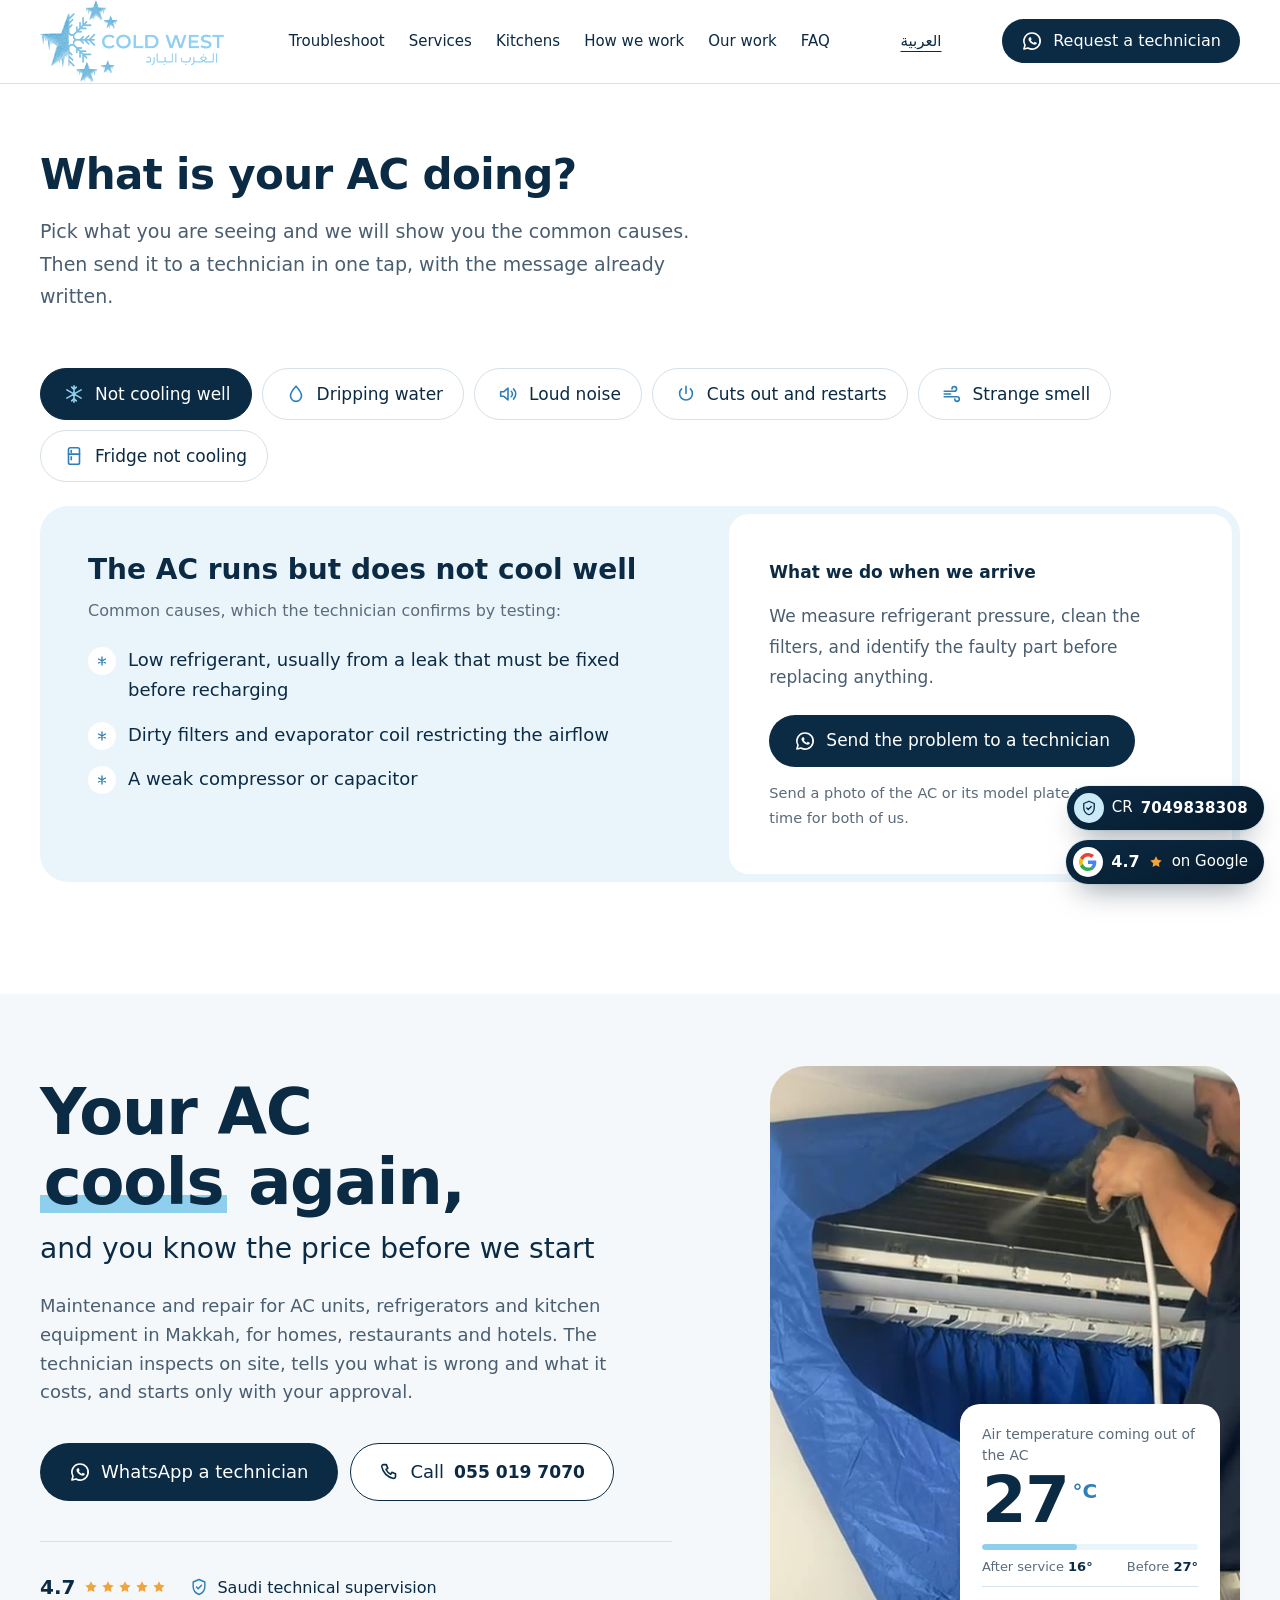
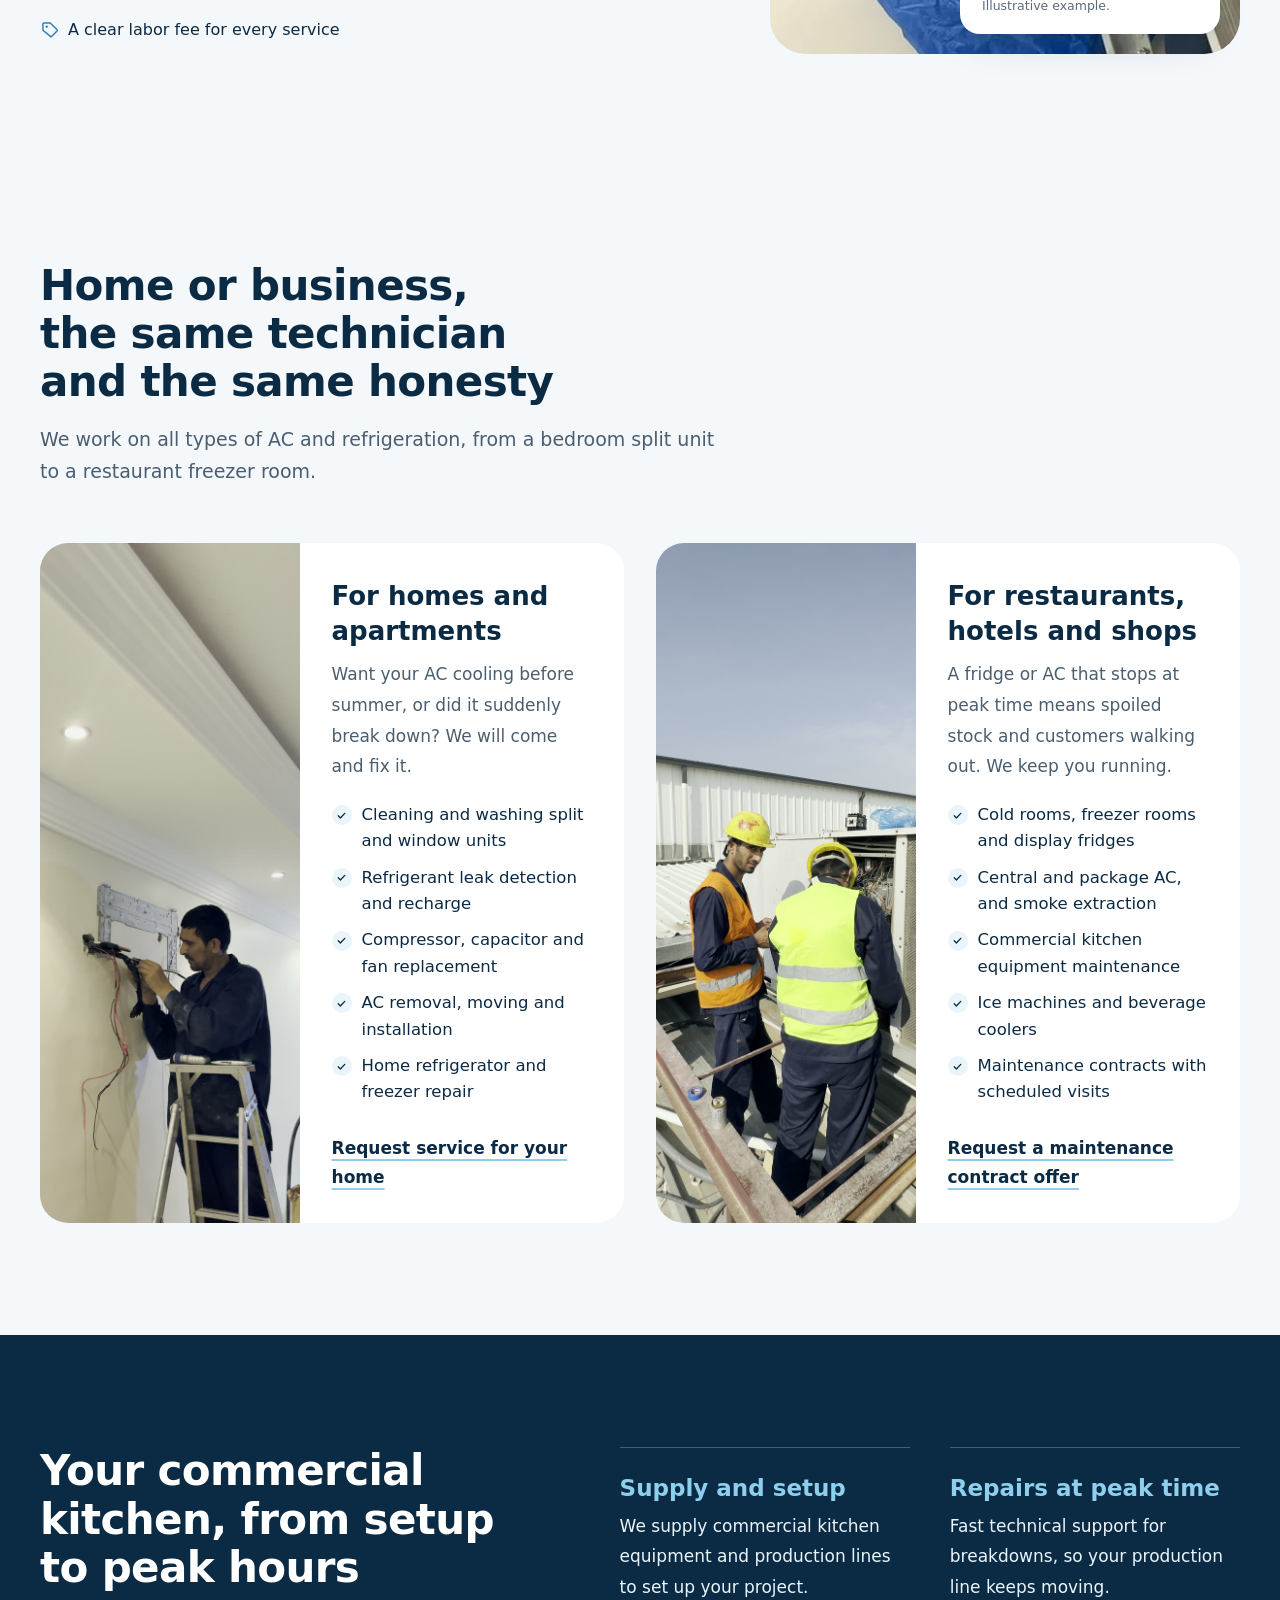
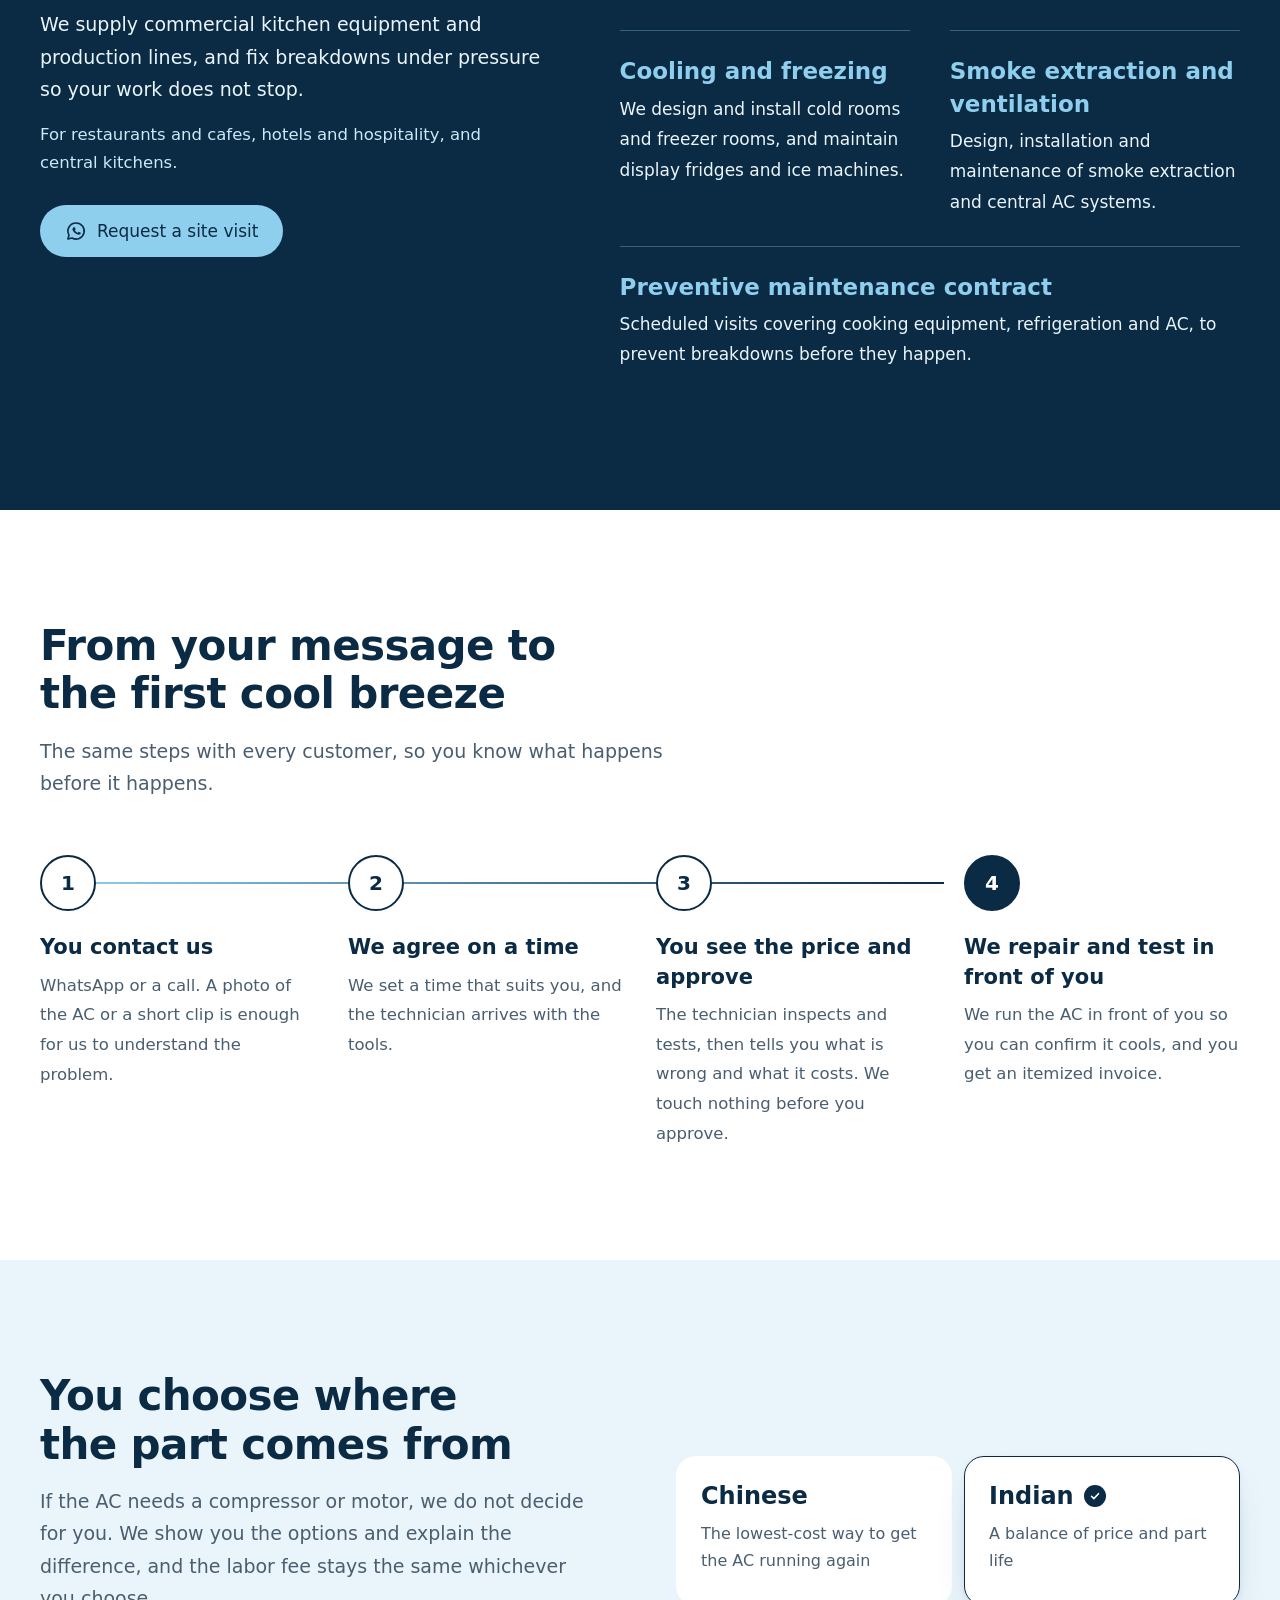
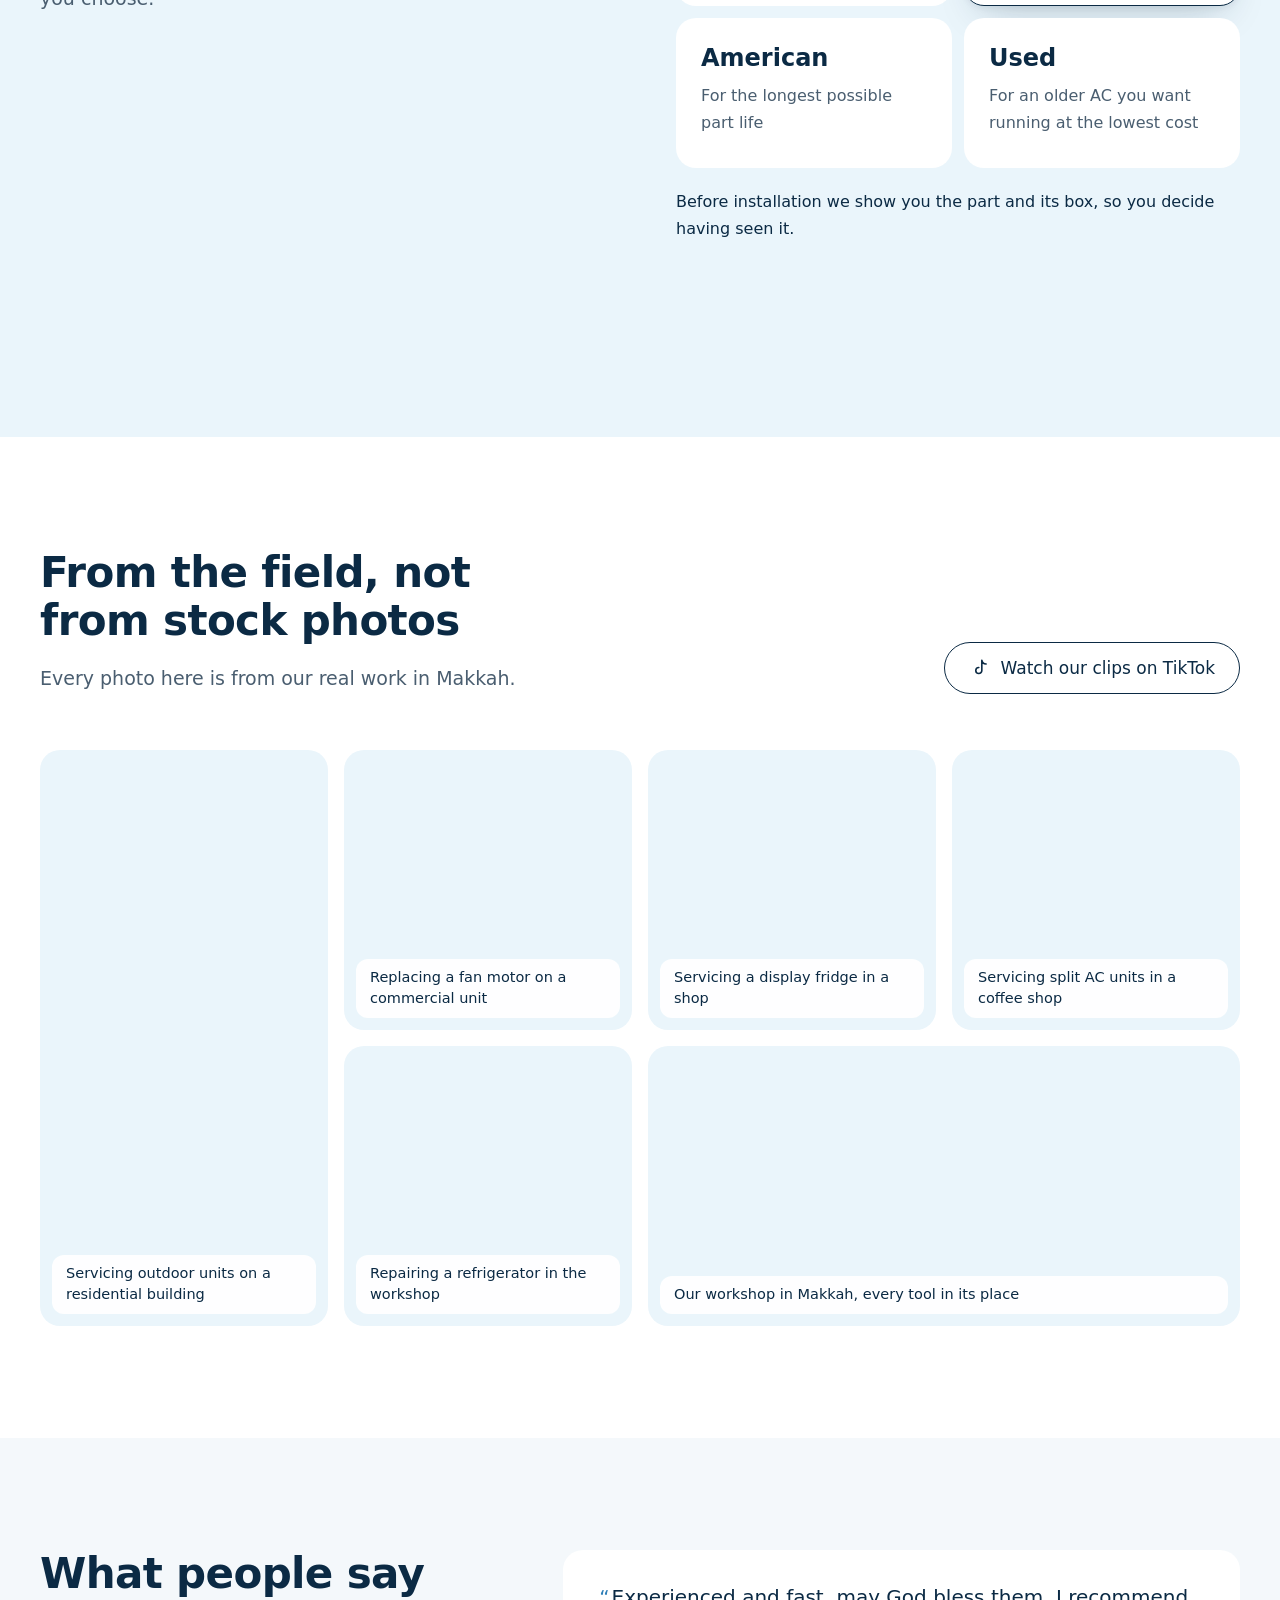
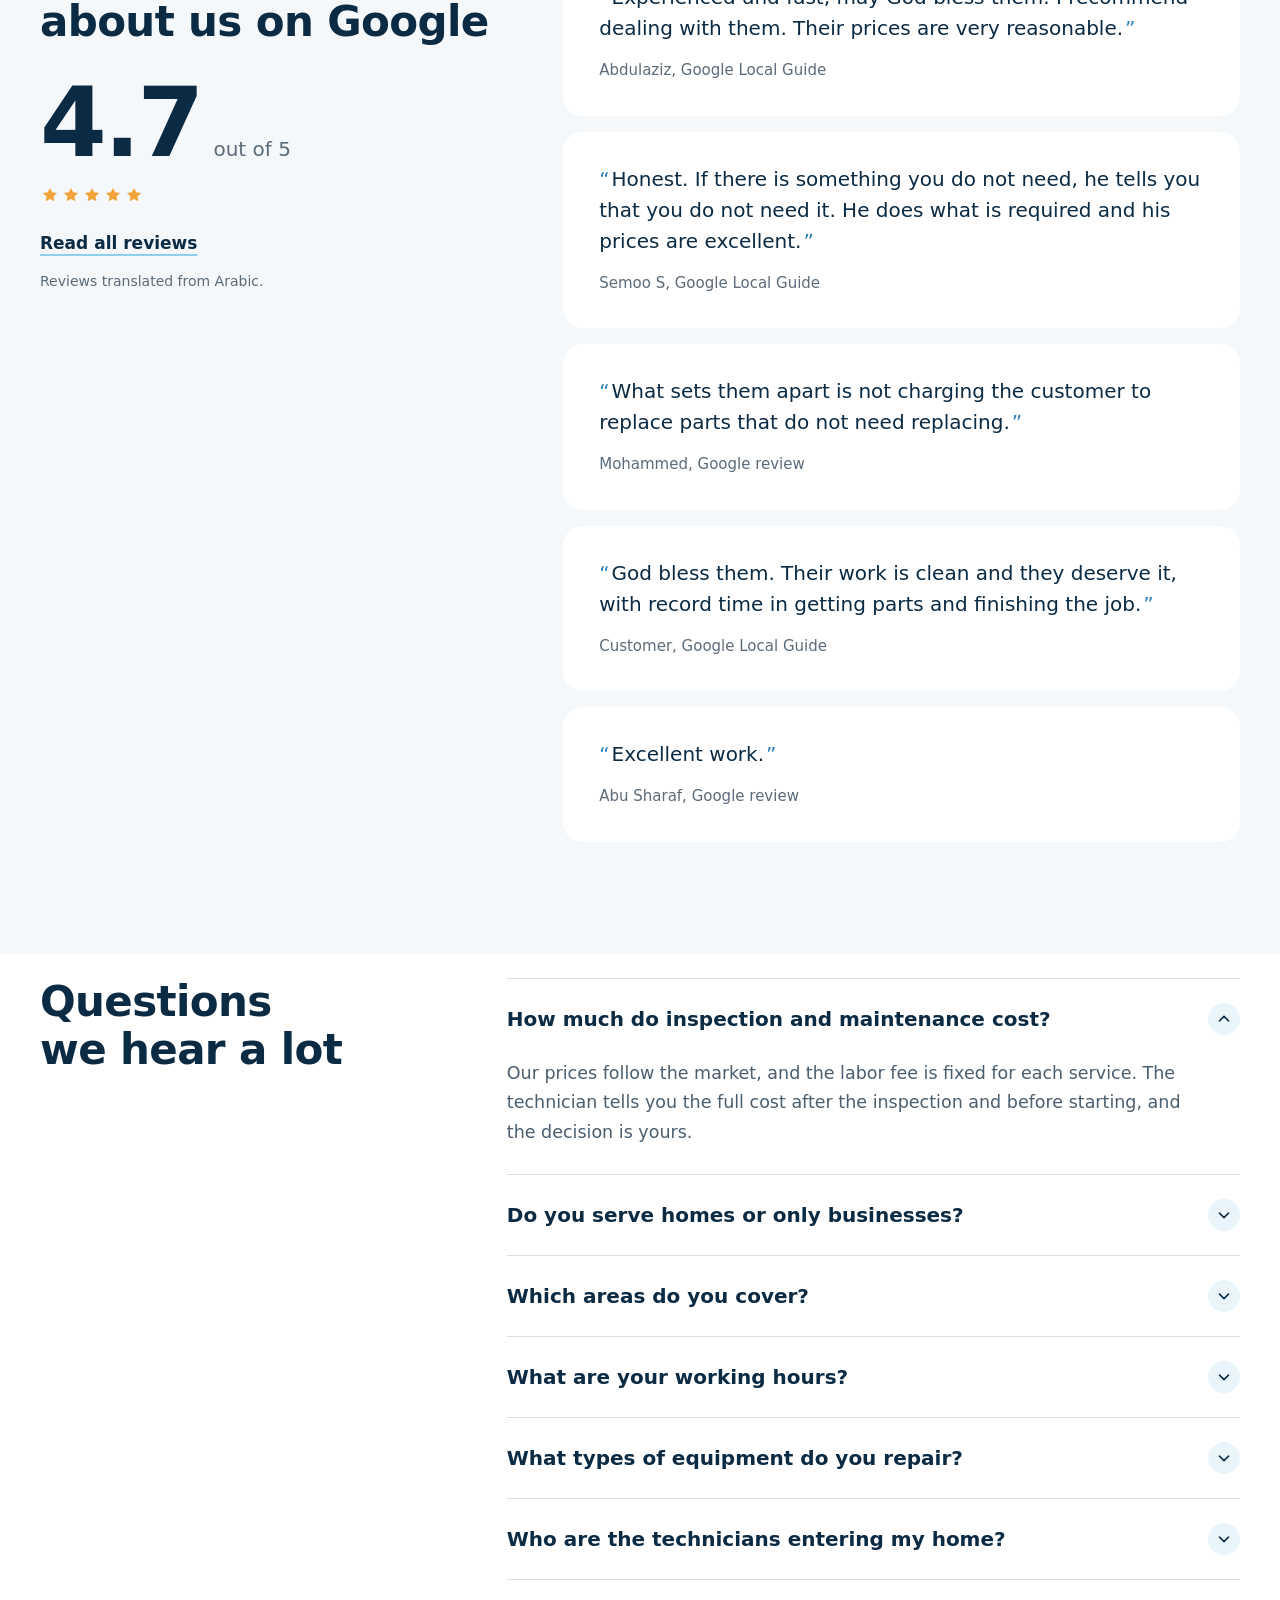
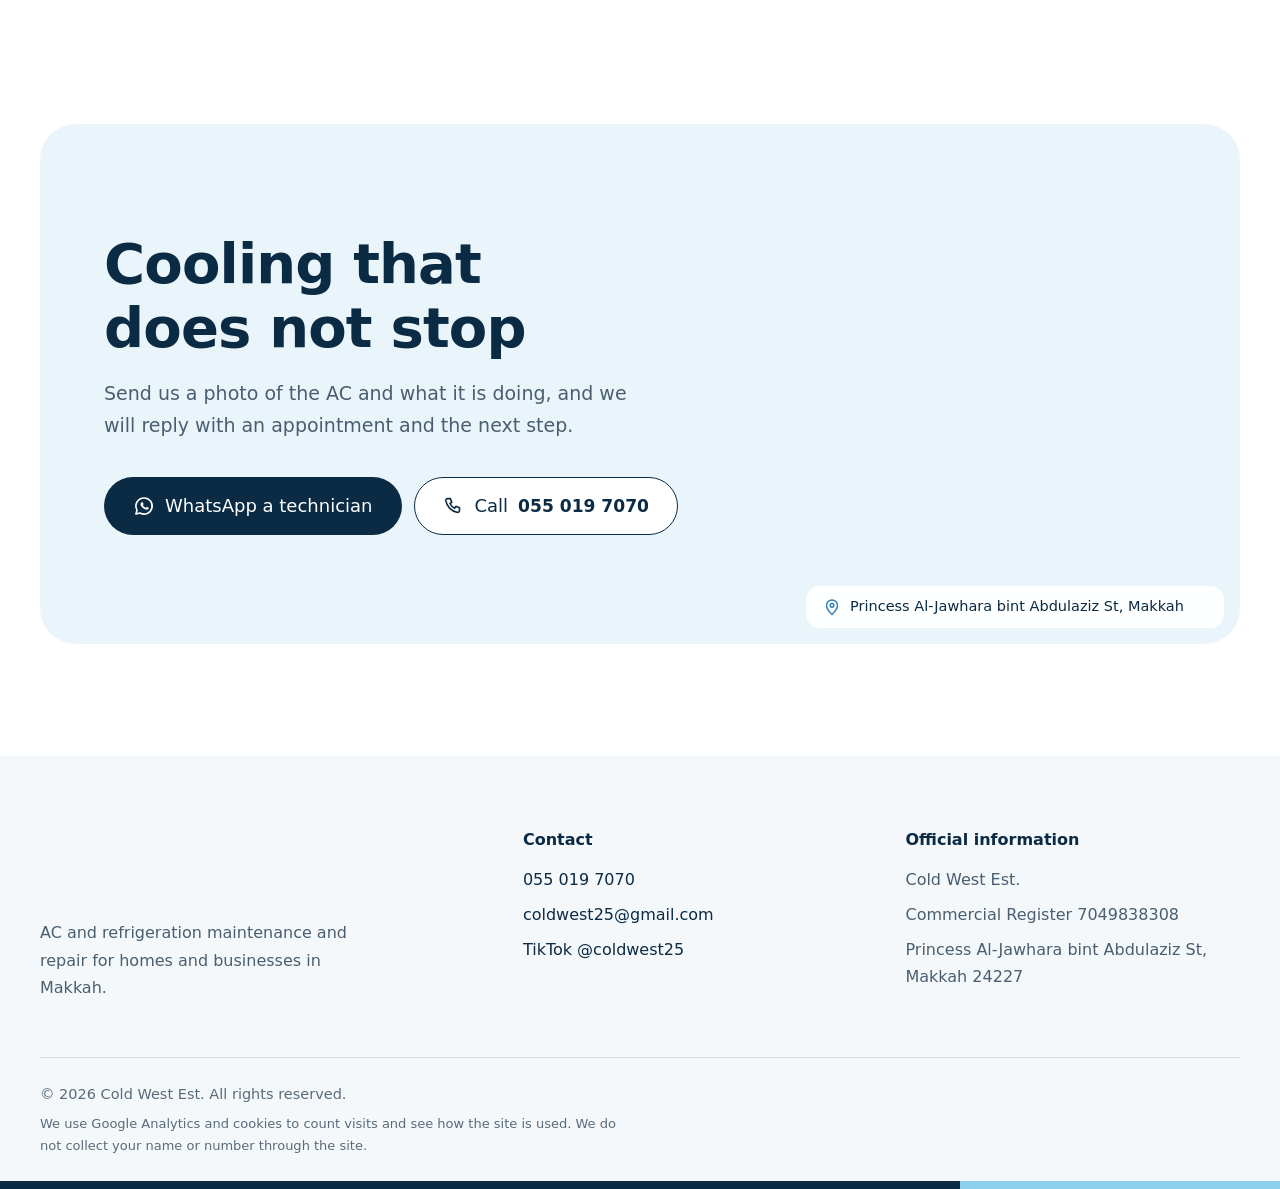
==== commit 7d8b4658: "Add floating commercial register badge (7049838308) above the Google rating Co-Authored-By: Claude O" ====
--- a/en/index.html
+++ b/en/index.html
@@ -30,7 +30,7 @@
 <link rel="preconnect" href="https://fonts.googleapis.com">
 <link rel="preconnect" href="https://fonts.gstatic.com" crossorigin>
 <link href="https://fonts.googleapis.com/css2?family=Montserrat:wght@400;500;600;700&display=swap" rel="stylesheet">
-<link rel="stylesheet" href="../styles.css?v=20261108b">
+<link rel="stylesheet" href="../styles.css?v=20261108c">
 <script type="application/ld+json">
 {"@context":"https://schema.org","@type":"HVACBusiness","@id":"https://coldwest.sa/#business","name":"Cold West Est.","alternateName":"الغرب البارد","url":"https://coldwest.sa/en/","logo":"https://coldwest.sa/assets/brand/logo-navy.png","image":"https://coldwest.sa/assets/og/share-en.jpg","telephone":"+966550197070","email":"coldwest25@gmail.com","address":{"@type":"PostalAddress","streetAddress":"Princess Al-Jawhara bint Abdulaziz St","addressLocality":"Makkah","postalCode":"24227","addressCountry":"SA"},"geo":{"@type":"GeoCoordinates","latitude":21.507045,"longitude":39.7868537},"areaServed":"Makkah","openingHoursSpecification":[{"@type":"OpeningHoursSpecification","dayOfWeek":["Saturday","Sunday","Monday","Tuesday","Wednesday","Thursday"],"opens":"09:30","closes":"12:00"},{"@type":"OpeningHoursSpecification","dayOfWeek":["Saturday","Sunday","Monday","Tuesday","Wednesday","Thursday"],"opens":"16:30","closes":"23:00"},{"@type":"OpeningHoursSpecification","dayOfWeek":"Friday","opens":"16:30","closes":"23:00"}],"sameAs":["https://www.tiktok.com/@coldwest25"]}
 </script>
@@ -443,6 +443,24 @@
     <a class="gbadge-cta" href="https://maps.google.com/?cid=8441639307803874839" rel="noopener" target="_blank" data-track="reviews_click" data-place="floating_badge">Open our Google Maps page</a>
     <a class="gbadge-cta gbadge-cta-alt" href="https://g.page/r/CRfWn4c5uiZ1EAI/review" rel="noopener" target="_blank" data-track="review_write_click" data-place="floating_badge">Write a review now</a>
   </div>
+  <div class="gbadge-card crbadge-card" id="crbadge-card" role="dialog" aria-labelledby="crbadge-title" hidden>
+    <div class="gbadge-head">
+      <span class="gmark crmark"><svg class="crmark-svg" viewBox="0 0 24 24" aria-hidden="true"><use href="#i-shield"/></svg></span>
+      <p class="gbadge-title" id="crbadge-title">Commercial Register</p>
+      <button type="button" class="gbadge-close" aria-label="Close"><svg viewBox="0 0 24 24" aria-hidden="true"><path d="M6 6l12 12M18 6L6 18" fill="none" stroke="currentColor" stroke-width="2" stroke-linecap="round"/></svg></button>
+    </div>
+    <p class="cr-label">CR number</p>
+    <p class="cr-number"><span class="num" data-cr>7049838308</span></p>
+    <ul class="cr-facts">
+      <li>Cold West Est.</li>
+      <li>Makkah, Saudi Arabia</li>
+    </ul>
+    <p class="gbadge-scan cr-note">You can check this number on the Saudi Business Center platform.</p>
+    <button type="button" class="gbadge-cta cr-copy" data-copy="7049838308" data-done="Copied">Copy CR number</button>
+  </div>
+  <button type="button" class="gbadge-pill crbadge-pill" aria-expanded="false" aria-controls="crbadge-card" aria-label="Commercial Register 7049838308, show details">
+    <span class="gmark crmark"><svg class="crmark-svg" viewBox="0 0 24 24" aria-hidden="true"><use href="#i-shield"/></svg></span><span class="gbadge-label">CR</span><span class="num">7049838308</span>
+  </button>
   <button type="button" class="gbadge-pill" aria-expanded="false" aria-controls="gbadge-card" aria-label="Rated 4.7 out of 5 on Google, show details">
     <span class="gmark"><svg class="gmark-svg" viewBox="0 0 48 48" aria-hidden="true"><path fill="#EA4335" d="M24 9.5c3.5 0 6.6 1.2 9.1 3.6l6.8-6.8C35.8 2.4 30.3 0 24 0 14.6 0 6.6 5.4 2.6 13.2l7.9 6.2C12.4 13.7 17.7 9.5 24 9.5z"/><path fill="#4285F4" d="M46.1 24.6c0-1.6-.1-3.1-.4-4.6H24v9h12.4c-.5 2.9-2.2 5.3-4.6 6.9l7.4 5.8c4.3-4 6.9-9.9 6.9-17.1z"/><path fill="#FBBC05" d="M10.5 28.6c-.5-1.4-.8-3-.8-4.6s.3-3.2.8-4.6l-7.9-6.2C.9 16.5 0 20.1 0 24s.9 7.5 2.6 10.8l7.9-6.2z"/><path fill="#34A853" d="M24 48c6.5 0 11.9-2.1 15.9-5.8l-7.4-5.8c-2.1 1.4-4.8 2.3-8.5 2.3-6.3 0-11.6-4.2-13.5-9.9l-7.9 6.2C6.6 42.6 14.6 48 24 48z"/></svg></span><span class="num">4.7</span><svg class="i gbadge-star" aria-hidden="true"><use href="#i-star"/></svg><span class="gbadge-label">on Google</span>
   </button>
@@ -468,6 +486,6 @@
   </defs>
 </svg>
 
-<script src="../script.js?v=20261108b" defer></script>
+<script src="../script.js?v=20261108c" defer></script>
 </body>
 </html>
--- a/styles.css
+++ b/styles.css
@@ -517,7 +517,7 @@
   position: fixed; z-index: 60;
   inset-inline-end: max(16px, env(safe-area-inset-left, 0px));
   bottom: calc(16px + env(safe-area-inset-bottom, 0px));
-  display: flex; flex-direction: column; align-items: flex-end; gap: 12px;
+  display: flex; flex-direction: column; align-items: flex-end; gap: 10px;
   pointer-events: none;
 }
 html[dir="ltr"] .gbadge, html[lang="en"] .gbadge { inset-inline-end: max(16px, env(safe-area-inset-right, 0px)); }
@@ -539,7 +539,7 @@
 .gbadge-star { width: 16px; height: 16px; color: var(--amber); }
 .gbadge-label { padding-block: 0 2px; }
 .gbadge-pill:hover { box-shadow: 0 18px 34px -12px rgba(6, 26, 43, .6), 0 0 0 1px rgba(142, 207, 238, .5); }
-.gbadge.is-away .gbadge-pill { transform: translateY(calc(100% + 32px)); opacity: 0; pointer-events: none; }
+.gbadge.is-away .gbadge-pill, .gbadge.is-away .crbadge-pill { transform: translateY(calc(100% + 32px)); opacity: 0; pointer-events: none; }
 
 .gbadge-card {
   width: min(320px, calc(100vw - 32px));
@@ -587,6 +587,18 @@
 }
 @media (prefers-reduced-motion: reduce) {
   .gbadge-pill { transition: opacity .2s ease; }
-  .gbadge.is-away .gbadge-pill { transform: none; }
+  .gbadge.is-away .gbadge-pill, .gbadge.is-away .crbadge-pill { transform: none; }
   .gbadge-card { animation: none; }
 }
+
+/* Commercial register badge (sits above the Google pill) */
+.crmark { background: var(--ice-light); color: var(--navy); }
+.crmark-svg { width: 18px; height: 18px; }
+.crbadge-pill .num { font-size: 15px; font-weight: 600; letter-spacing: .02em; }
+.crbadge-pill { transition-delay: .04s; }
+.cr-label { margin-block: 16px 0; font-size: 14px; line-height: 1.7; color: var(--ice-light); padding-block-end: 2px; }
+.cr-number .num { font-size: 34px; font-weight: 700; line-height: 1.2; letter-spacing: .03em; }
+.cr-facts { display: grid; gap: 2px; margin-block: 12px 0; padding: 12px 16px 14px; border-radius: var(--r-card); background: rgba(255, 255, 255, .07); }
+.cr-facts li { font-size: 15px; line-height: 1.8; }
+.cr-note { text-align: start; margin-block: 12px 16px; }
+button.gbadge-cta { width: 100%; border: 0; cursor: pointer; }
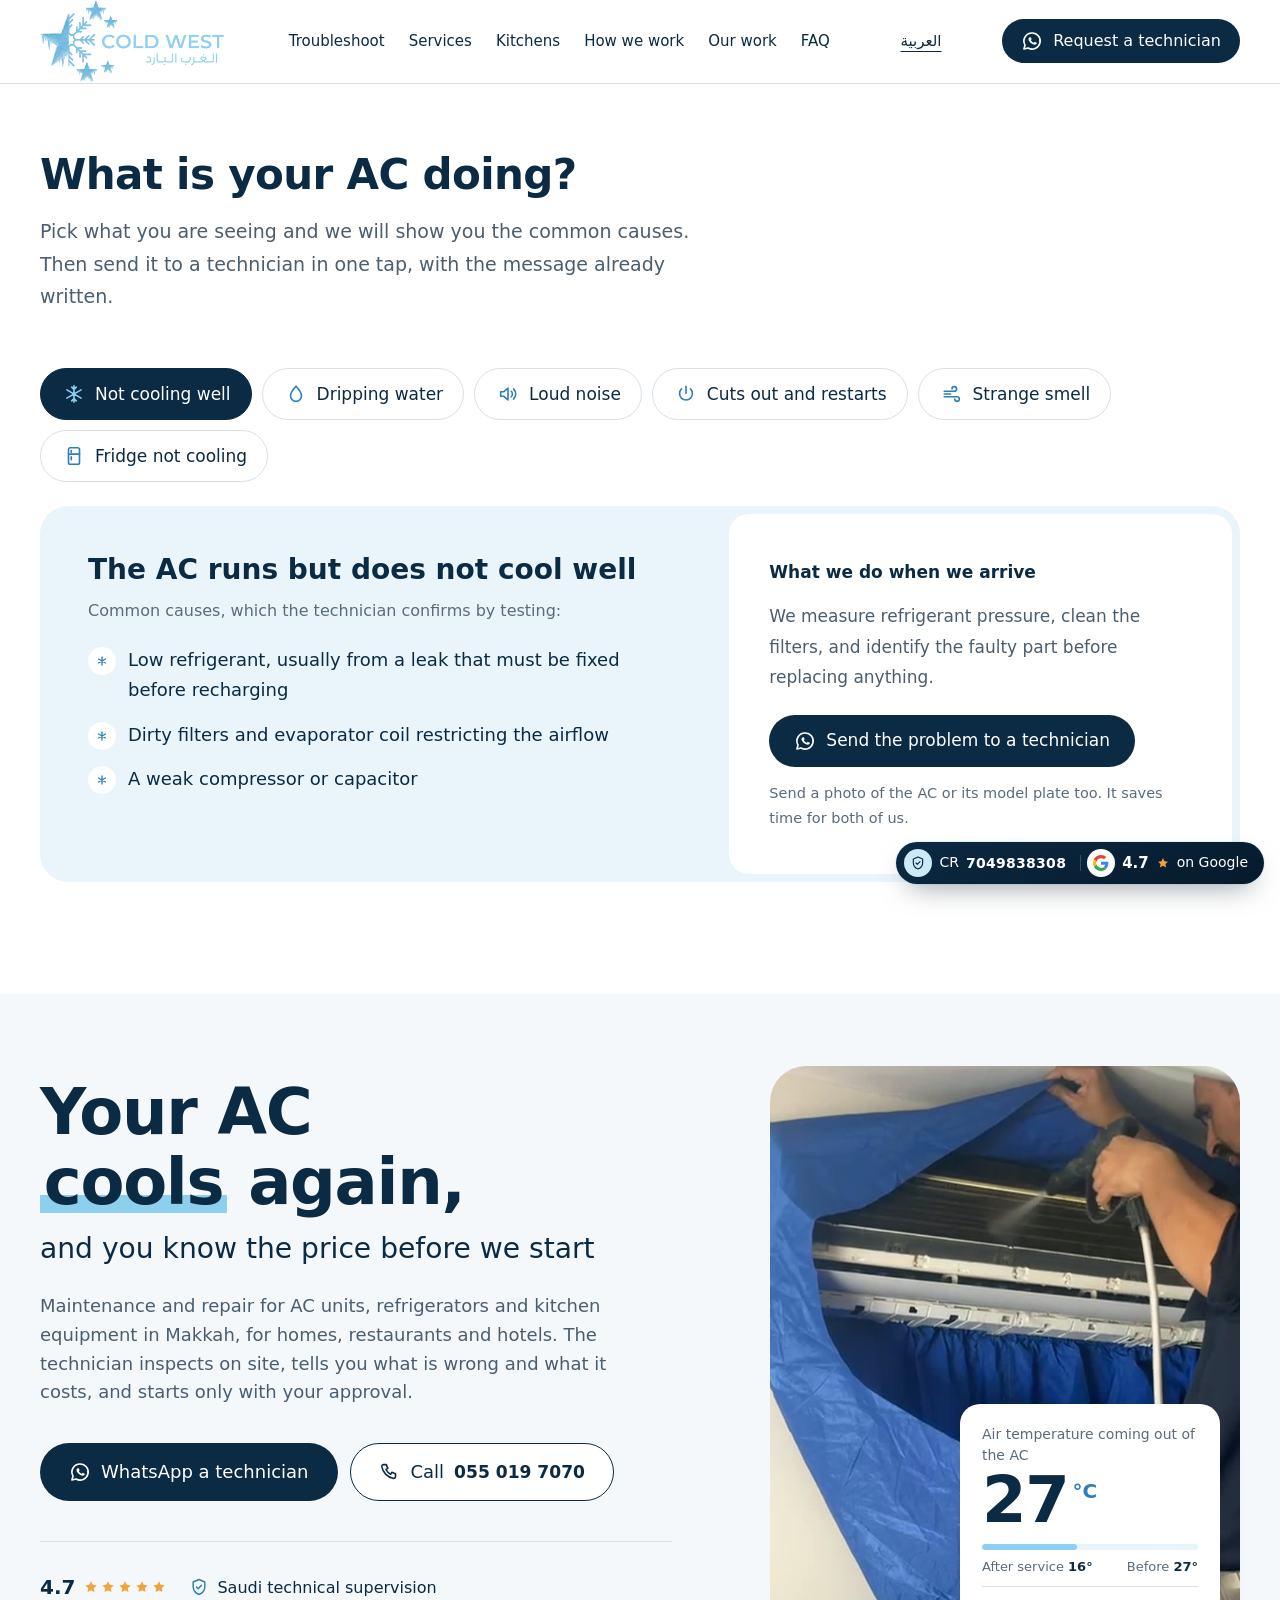
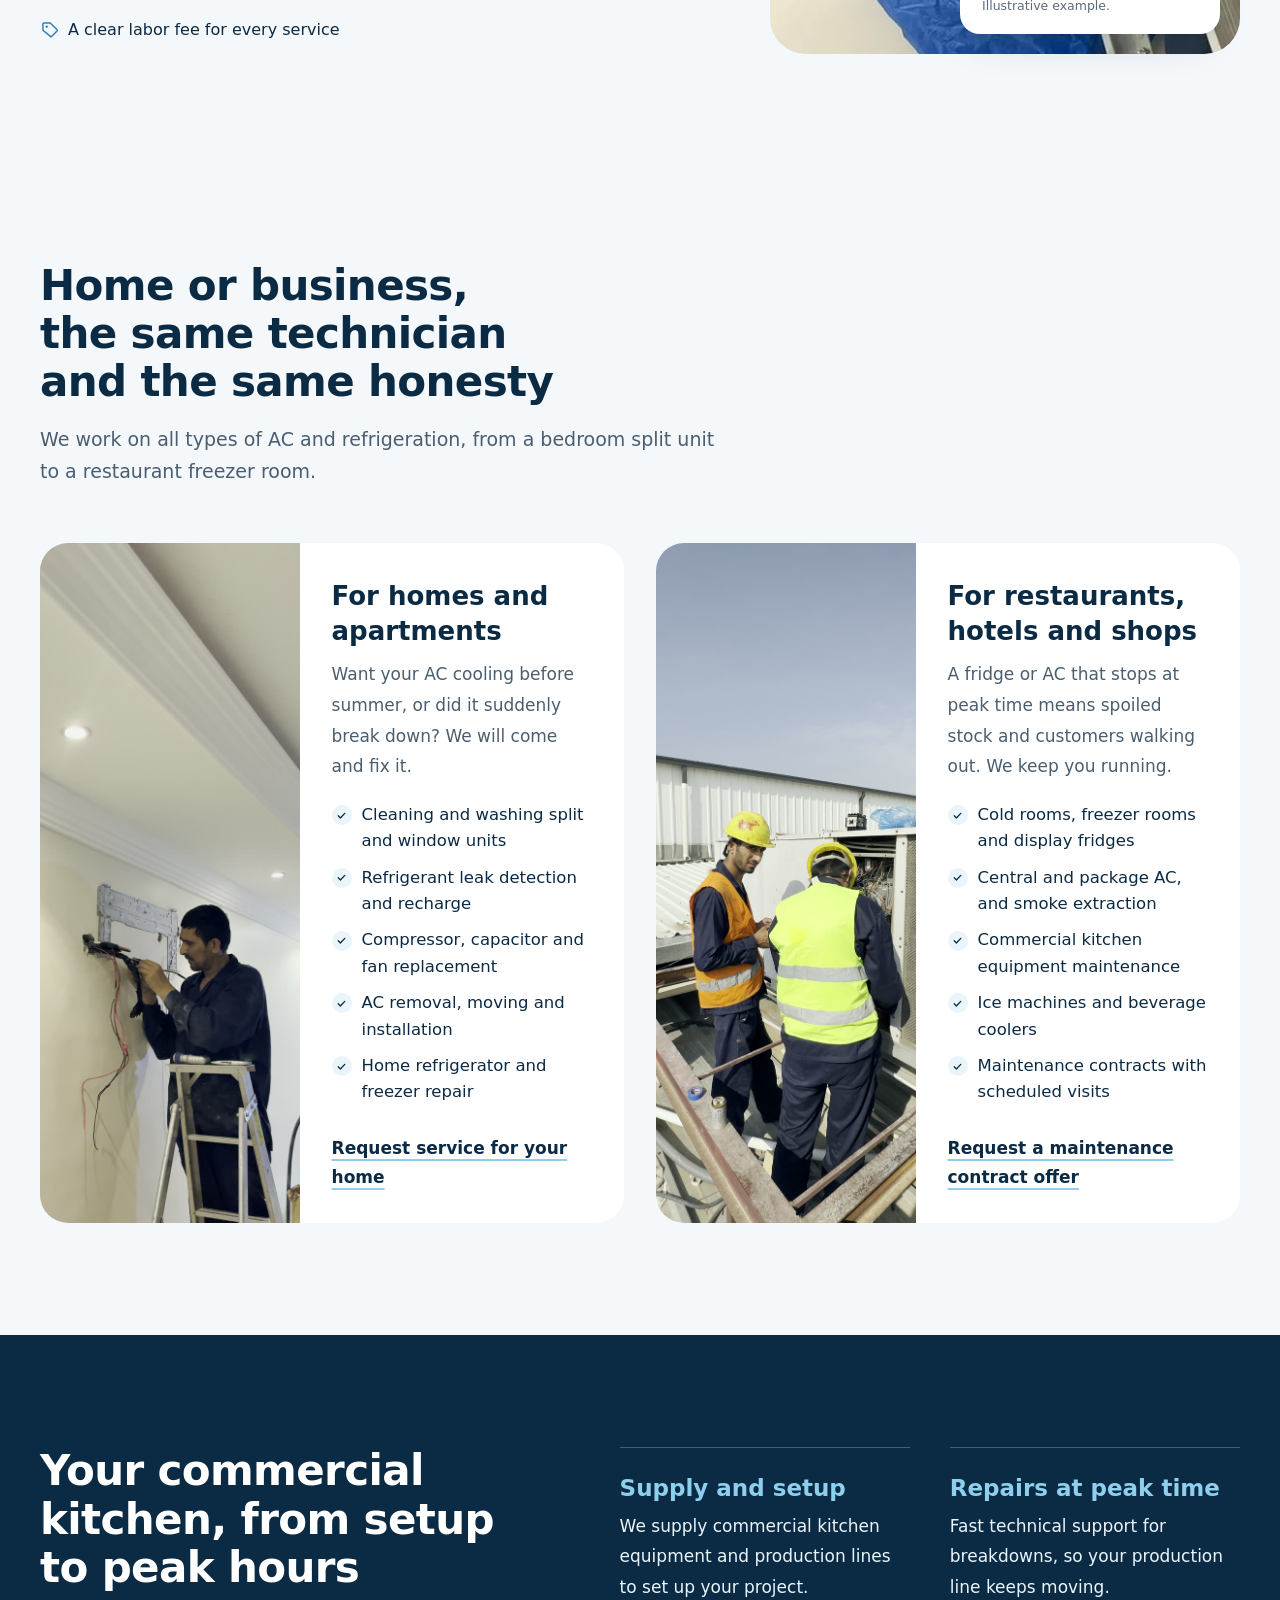
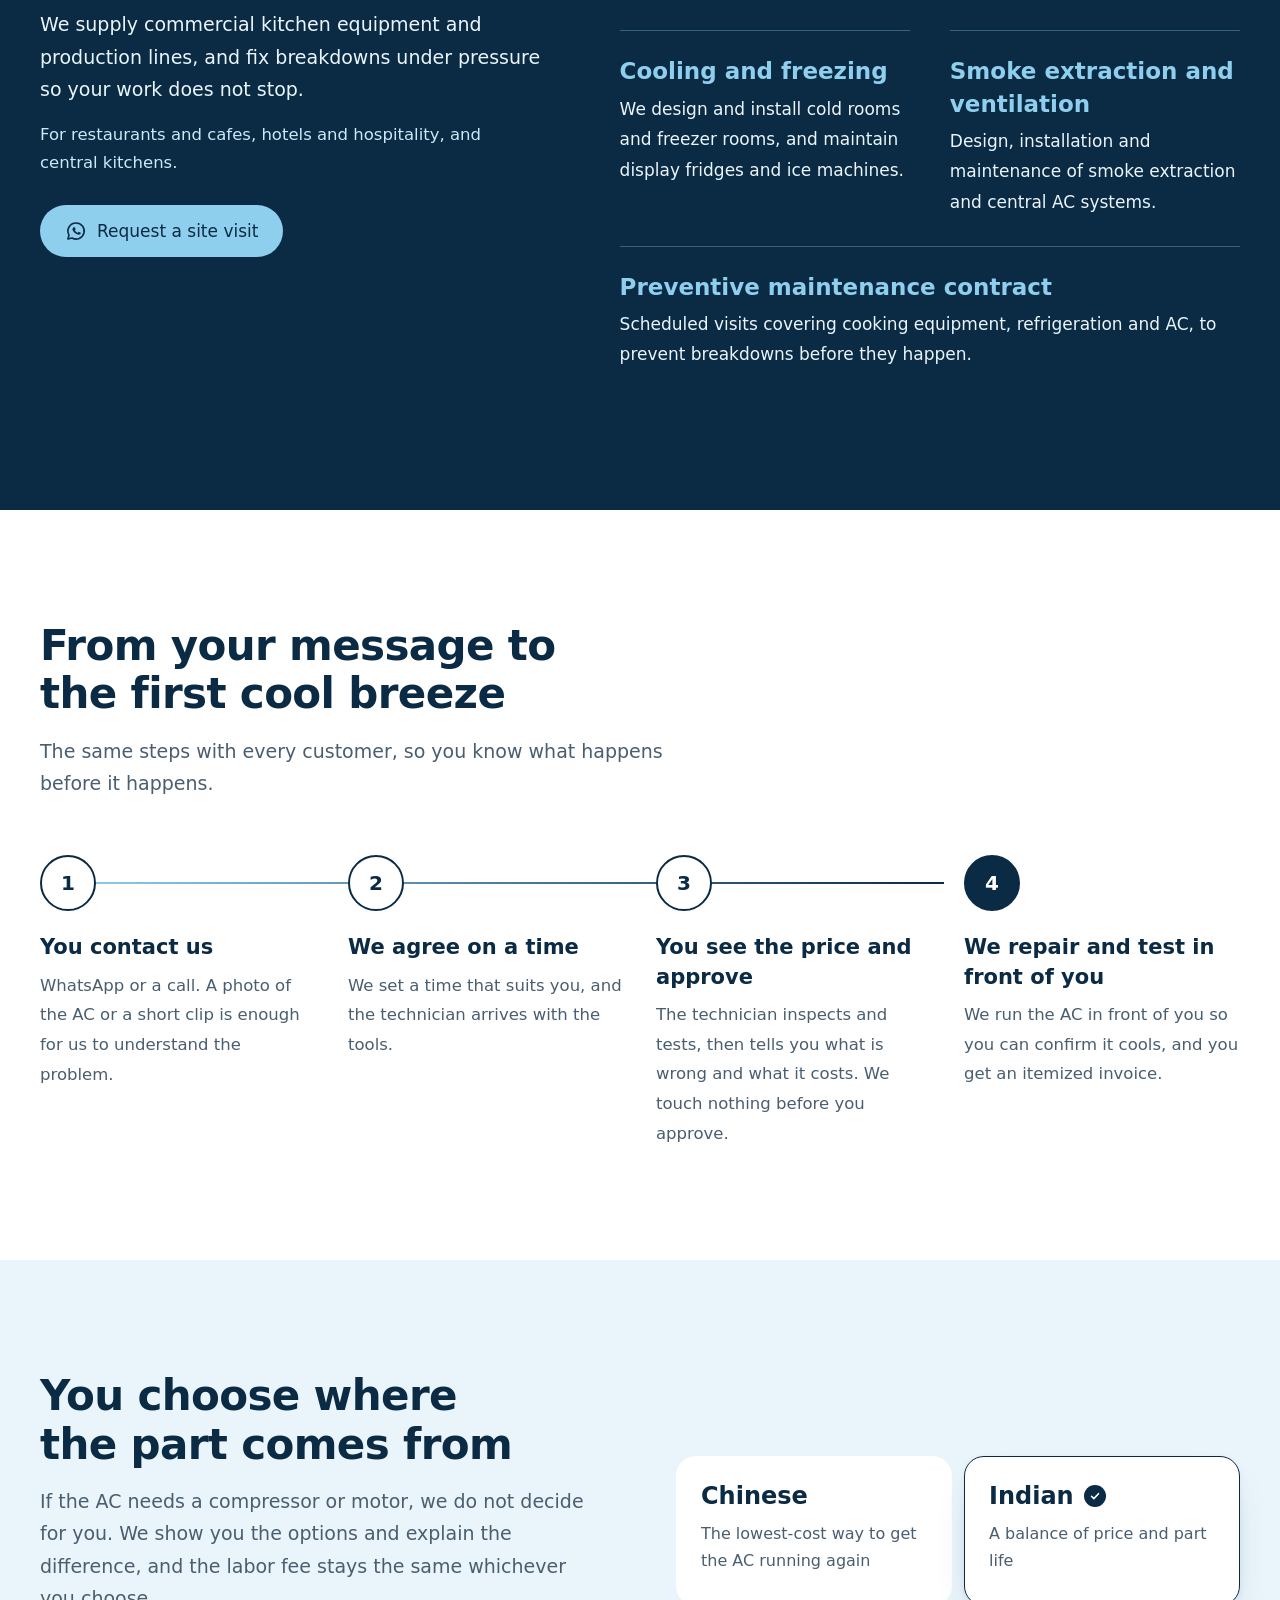
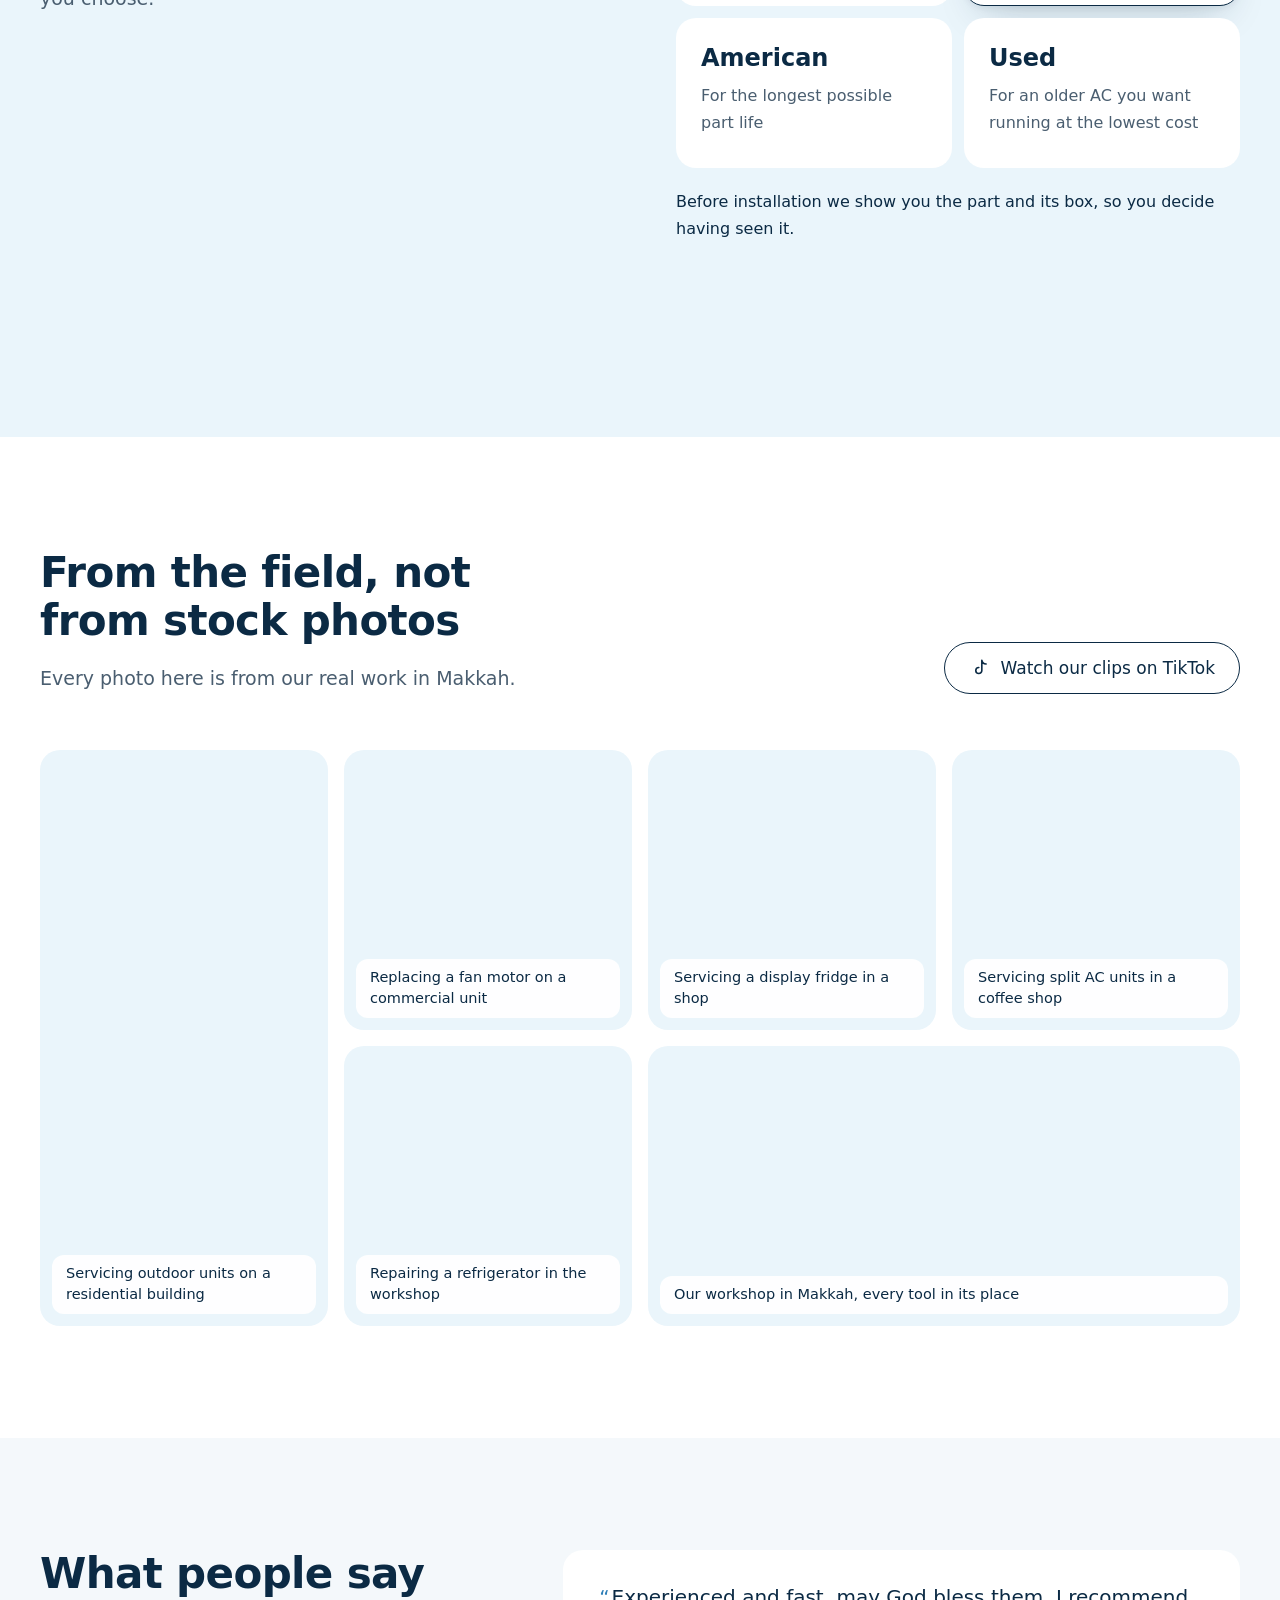
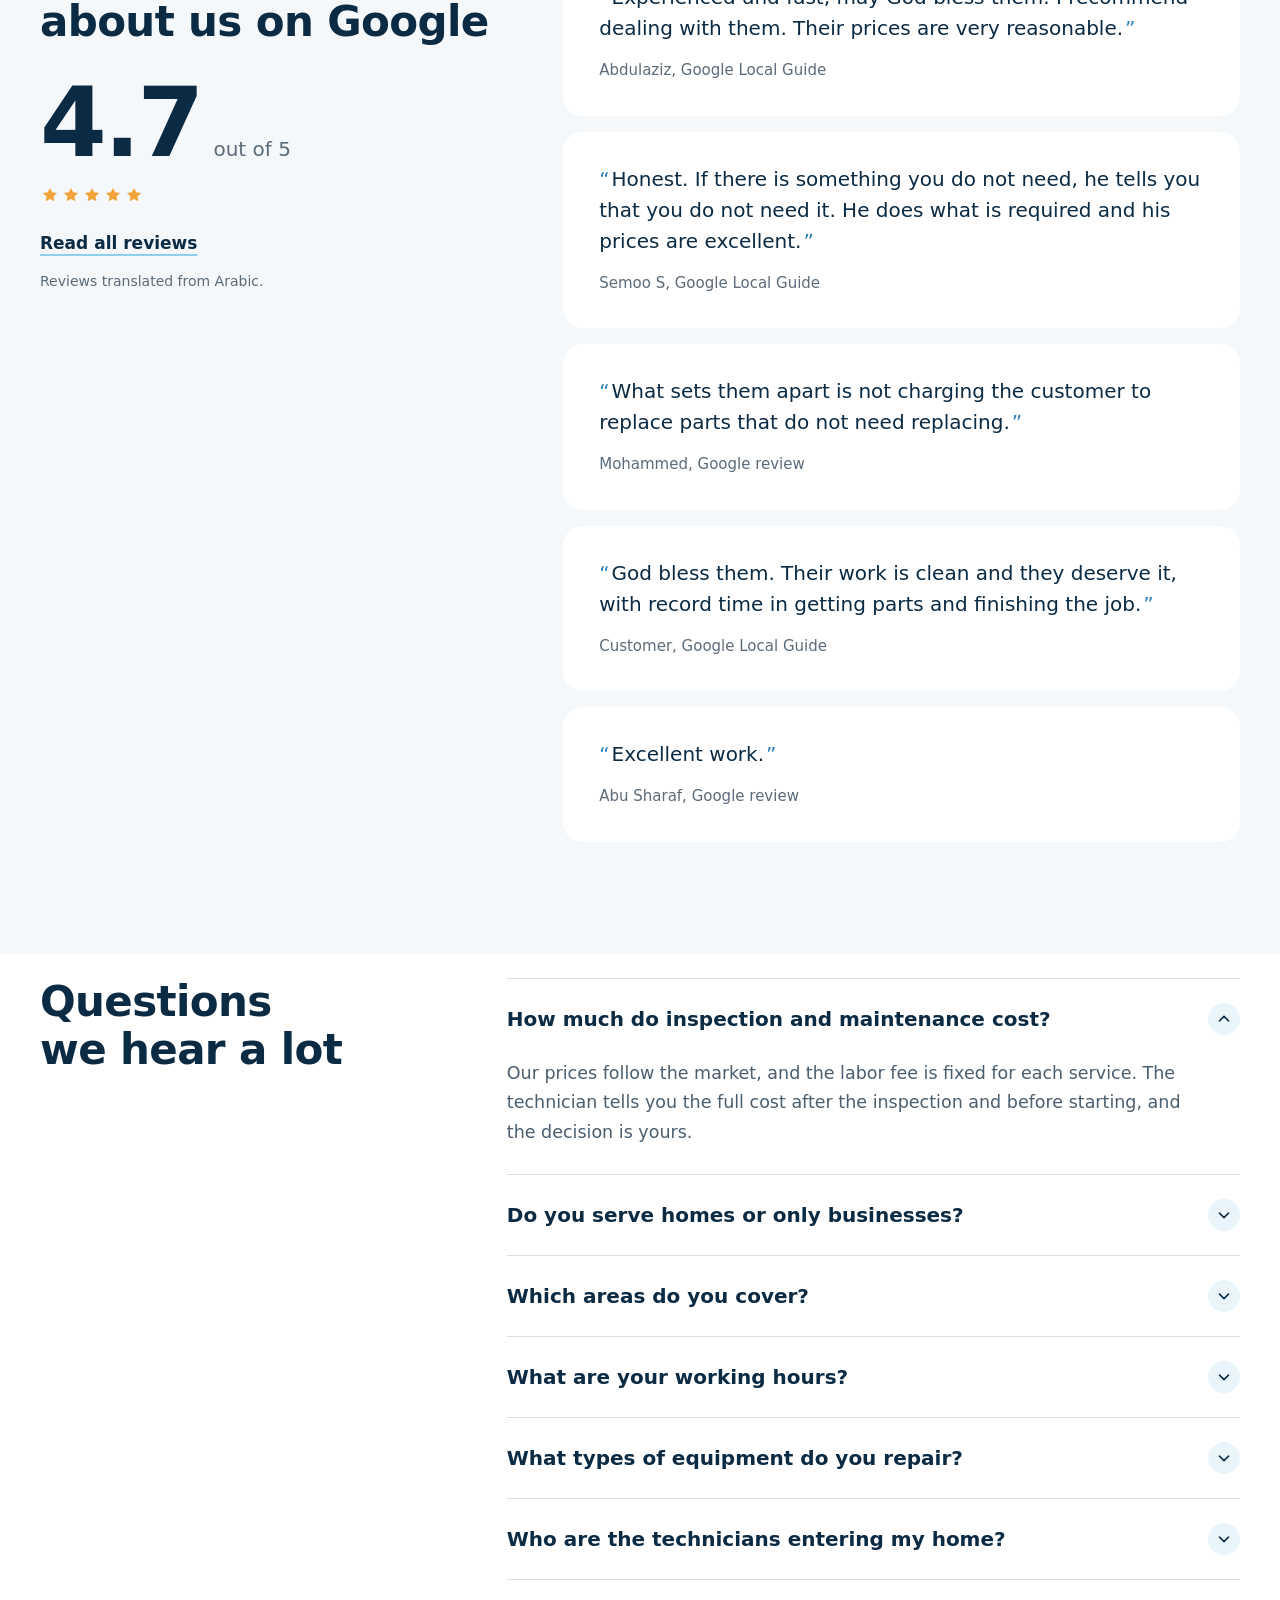
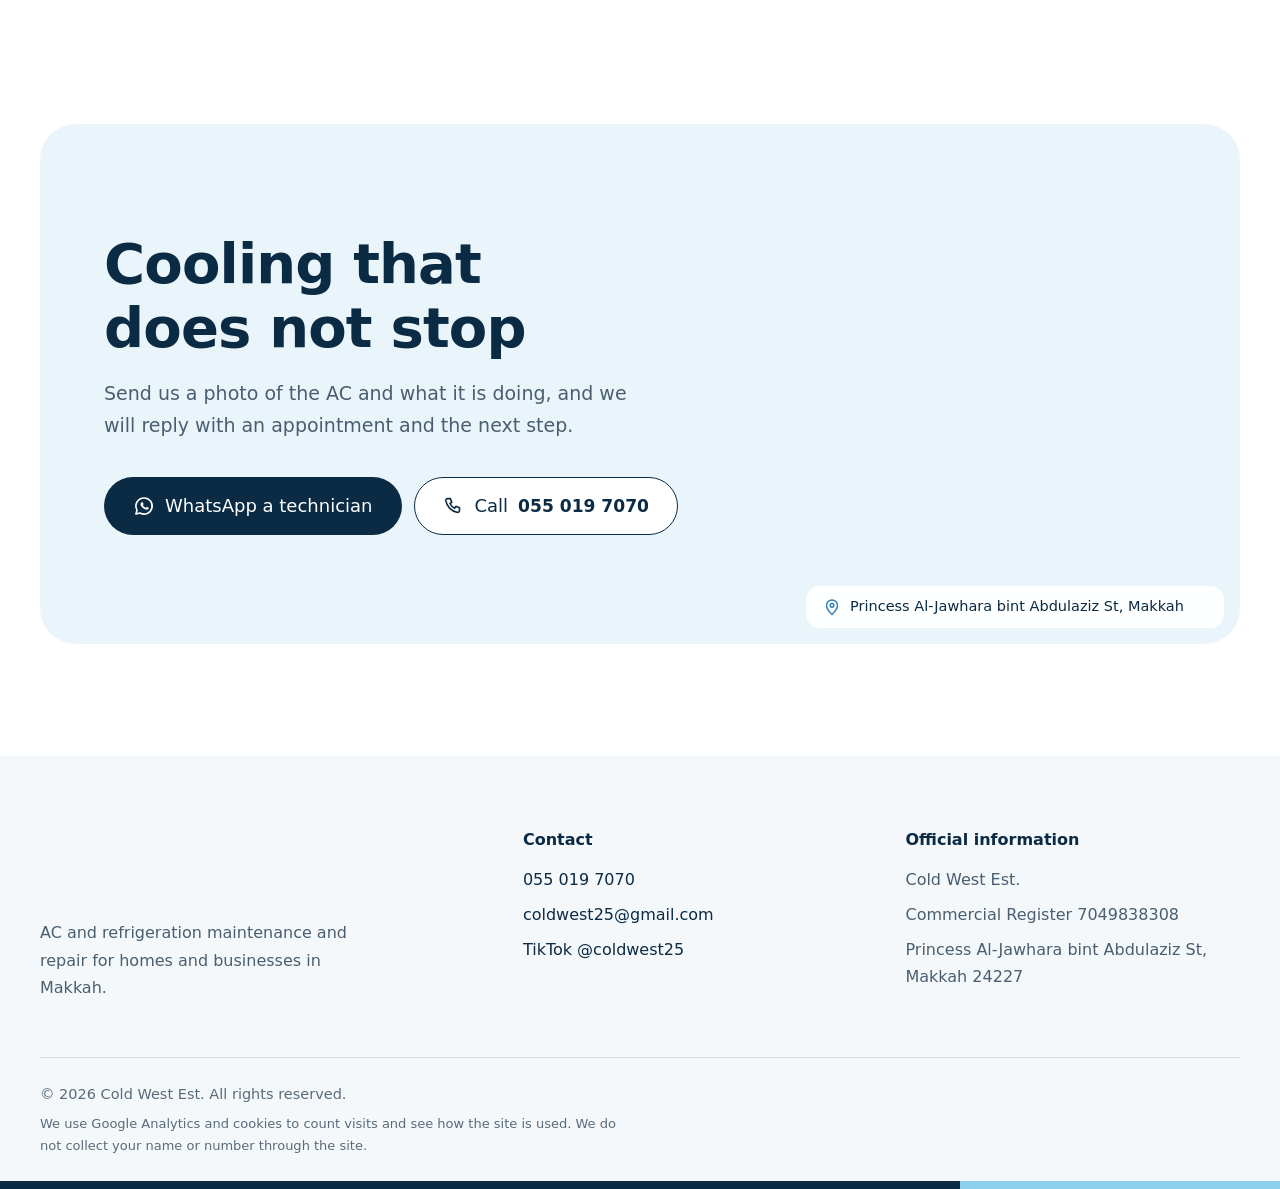
==== commit afe574ba: "Mobile polish: compact badge bar, 2-column symptom picker, flat panel Co-Authored-By: Claude Opus 5." ====
--- a/en/index.html
+++ b/en/index.html
@@ -30,7 +30,7 @@
 <link rel="preconnect" href="https://fonts.googleapis.com">
 <link rel="preconnect" href="https://fonts.gstatic.com" crossorigin>
 <link href="https://fonts.googleapis.com/css2?family=Montserrat:wght@400;500;600;700&display=swap" rel="stylesheet">
-<link rel="stylesheet" href="../styles.css?v=20261108c">
+<link rel="stylesheet" href="../styles.css?v=20261108d">
 <script type="application/ld+json">
 {"@context":"https://schema.org","@type":"HVACBusiness","@id":"https://coldwest.sa/#business","name":"Cold West Est.","alternateName":"الغرب البارد","url":"https://coldwest.sa/en/","logo":"https://coldwest.sa/assets/brand/logo-navy.png","image":"https://coldwest.sa/assets/og/share-en.jpg","telephone":"+966550197070","email":"coldwest25@gmail.com","address":{"@type":"PostalAddress","streetAddress":"Princess Al-Jawhara bint Abdulaziz St","addressLocality":"Makkah","postalCode":"24227","addressCountry":"SA"},"geo":{"@type":"GeoCoordinates","latitude":21.507045,"longitude":39.7868537},"areaServed":"Makkah","openingHoursSpecification":[{"@type":"OpeningHoursSpecification","dayOfWeek":["Saturday","Sunday","Monday","Tuesday","Wednesday","Thursday"],"opens":"09:30","closes":"12:00"},{"@type":"OpeningHoursSpecification","dayOfWeek":["Saturday","Sunday","Monday","Tuesday","Wednesday","Thursday"],"opens":"16:30","closes":"23:00"},{"@type":"OpeningHoursSpecification","dayOfWeek":"Friday","opens":"16:30","closes":"23:00"}],"sameAs":["https://www.tiktok.com/@coldwest25"]}
 </script>
@@ -458,12 +458,14 @@
     <p class="gbadge-scan cr-note">You can check this number on the Saudi Business Center platform.</p>
     <button type="button" class="gbadge-cta cr-copy" data-copy="7049838308" data-done="Copied">Copy CR number</button>
   </div>
-  <button type="button" class="gbadge-pill crbadge-pill" aria-expanded="false" aria-controls="crbadge-card" aria-label="Commercial Register 7049838308, show details">
-    <span class="gmark crmark"><svg class="crmark-svg" viewBox="0 0 24 24" aria-hidden="true"><use href="#i-shield"/></svg></span><span class="gbadge-label">CR</span><span class="num">7049838308</span>
-  </button>
-  <button type="button" class="gbadge-pill" aria-expanded="false" aria-controls="gbadge-card" aria-label="Rated 4.7 out of 5 on Google, show details">
-    <span class="gmark"><svg class="gmark-svg" viewBox="0 0 48 48" aria-hidden="true"><path fill="#EA4335" d="M24 9.5c3.5 0 6.6 1.2 9.1 3.6l6.8-6.8C35.8 2.4 30.3 0 24 0 14.6 0 6.6 5.4 2.6 13.2l7.9 6.2C12.4 13.7 17.7 9.5 24 9.5z"/><path fill="#4285F4" d="M46.1 24.6c0-1.6-.1-3.1-.4-4.6H24v9h12.4c-.5 2.9-2.2 5.3-4.6 6.9l7.4 5.8c4.3-4 6.9-9.9 6.9-17.1z"/><path fill="#FBBC05" d="M10.5 28.6c-.5-1.4-.8-3-.8-4.6s.3-3.2.8-4.6l-7.9-6.2C.9 16.5 0 20.1 0 24s.9 7.5 2.6 10.8l7.9-6.2z"/><path fill="#34A853" d="M24 48c6.5 0 11.9-2.1 15.9-5.8l-7.4-5.8c-2.1 1.4-4.8 2.3-8.5 2.3-6.3 0-11.6-4.2-13.5-9.9l-7.9 6.2C6.6 42.6 14.6 48 24 48z"/></svg></span><span class="num">4.7</span><svg class="i gbadge-star" aria-hidden="true"><use href="#i-star"/></svg><span class="gbadge-label">on Google</span>
-  </button>
+  <div class="gbadge-pills">
+    <button type="button" class="gbadge-pill crbadge-pill" aria-expanded="false" aria-controls="crbadge-card" aria-label="Commercial Register 7049838308, show details">
+      <span class="gmark crmark"><svg class="crmark-svg" viewBox="0 0 24 24" aria-hidden="true"><use href="#i-shield"/></svg></span><span class="gbadge-label">CR</span><span class="num cr-num-wide">7049838308</span>
+    </button>
+    <button type="button" class="gbadge-pill" aria-expanded="false" aria-controls="gbadge-card" aria-label="Rated 4.7 out of 5 on Google, show details">
+      <span class="gmark"><svg class="gmark-svg" viewBox="0 0 48 48" aria-hidden="true"><path fill="#EA4335" d="M24 9.5c3.5 0 6.6 1.2 9.1 3.6l6.8-6.8C35.8 2.4 30.3 0 24 0 14.6 0 6.6 5.4 2.6 13.2l7.9 6.2C12.4 13.7 17.7 9.5 24 9.5z"/><path fill="#4285F4" d="M46.1 24.6c0-1.6-.1-3.1-.4-4.6H24v9h12.4c-.5 2.9-2.2 5.3-4.6 6.9l7.4 5.8c4.3-4 6.9-9.9 6.9-17.1z"/><path fill="#FBBC05" d="M10.5 28.6c-.5-1.4-.8-3-.8-4.6s.3-3.2.8-4.6l-7.9-6.2C.9 16.5 0 20.1 0 24s.9 7.5 2.6 10.8l7.9-6.2z"/><path fill="#34A853" d="M24 48c6.5 0 11.9-2.1 15.9-5.8l-7.4-5.8c-2.1 1.4-4.8 2.3-8.5 2.3-6.3 0-11.6-4.2-13.5-9.9l-7.9 6.2C6.6 42.6 14.6 48 24 48z"/></svg></span><span class="num">4.7</span><svg class="i gbadge-star" aria-hidden="true"><use href="#i-star"/></svg><span class="gbadge-label g-label-wide">on Google</span>
+    </button>
+  </div>
 </div>
 
 <!-- Icons: 24px grid, 1.75 stroke, round caps (brand icon style) -->
@@ -486,6 +488,6 @@
   </defs>
 </svg>
 
-<script src="../script.js?v=20261108c" defer></script>
+<script src="../script.js?v=20261108d" defer></script>
 </body>
 </html>
--- a/styles.css
+++ b/styles.css
@@ -438,13 +438,19 @@
   .reading { grid-area: reading; position: relative; inset: auto; width: auto; margin-block-start: 28px; }
   .section-head { margin-block-end: 36px; }
   .section-head p { font-size: 17.5px; }
-  .chips { flex-wrap: nowrap; overflow-x: auto; margin-inline: calc(-1 * var(--gutter)); padding-inline: var(--gutter); padding-block-end: 6px; scrollbar-width: none; }
-  .chips::-webkit-scrollbar { display: none; }
-  .chip { flex: none; min-height: 48px; font-size: 16px; }
-  .diag-body { padding: 28px 22px; }
-  .diag-body h3 { font-size: 22px; }
+  /* Phone: all six symptoms visible at once, two even columns, no sideways scroll */
+  .diagnose .section-head { margin-block-end: 24px; }
+  .diagnose { padding-block-end: 48px; }
+  .chips { display: grid; grid-template-columns: repeat(2, minmax(0, 1fr)); gap: 8px; margin-block-end: 16px; }
+  .chip { min-height: 50px; padding-inline: 14px 12px; gap: 8px; border-radius: 14px; font-size: 15.5px; line-height: 1.35; text-align: start; }
+  .chip .i { width: 20px; height: 20px; }
+  /* One panel, not a card inside a card: the "what we do" part sits under a hairline */
+  .diag-panel { border-radius: 20px; }
+  .diag-body { padding: 24px 20px 20px; }
+  .diag-body h3 { font-size: 21px; line-height: 1.45; text-wrap: balance; }
   .causes li { font-size: 16.5px; }
-  .diag-side { padding: 26px 22px; }
+  .diag-side { margin: 0 20px; padding: 20px 0 24px; background: transparent; border-radius: 0; border-block-start: 1px solid rgba(46, 127, 184, .18); gap: 10px; }
+  #diag-do { font-size: 16px; }
   .diag-side .btn { align-self: stretch; }
   .aud { grid-template-columns: 1fr; }
   .aud img { height: auto; min-height: 0; aspect-ratio: 16 / 10; }
@@ -522,24 +528,31 @@
 }
 html[dir="ltr"] .gbadge, html[lang="en"] .gbadge { inset-inline-end: max(16px, env(safe-area-inset-right, 0px)); }
 .gbadge > * { pointer-events: auto; }
-.gmark { display: inline-grid; place-items: center; width: 30px; height: 30px; border-radius: 50%; background: var(--white); flex: none; }
-.gmark-svg { width: 18px; height: 18px; }
-
+.gmark { display: inline-grid; place-items: center; width: 28px; height: 28px; border-radius: 50%; background: var(--white); flex: none; }
+.gmark-svg { width: 16px; height: 16px; }
+
+/* One navy bar holding both badges: commercial register | Google rating */
+.gbadge-pills {
+  display: inline-flex; align-items: stretch; padding: 4px; border-radius: 999px;
+  background: linear-gradient(160deg, var(--navy) 0%, var(--navy-deep) 100%);
+  box-shadow: 0 12px 28px -12px rgba(6, 26, 43, .55), 0 0 0 1px rgba(142, 207, 238, .22);
+  transition: transform .45s var(--ease-out), opacity .3s ease;
+}
 .gbadge-pill {
-  display: inline-flex; align-items: center; gap: 8px;
-  padding: 7px 7px 7px 16px; border: 0; border-radius: 999px; cursor: pointer;
-  background: linear-gradient(160deg, var(--navy) 0%, var(--navy-deep) 100%);
-  color: var(--white); font: 500 15px/1.6 var(--sans);
-  box-shadow: 0 14px 30px -12px rgba(6, 26, 43, .55), 0 0 0 1px rgba(142, 207, 238, .22);
-  transform: translateY(0); opacity: 1;
-  transition: transform .45s var(--ease-out), opacity .3s ease, box-shadow .2s ease;
-}
-html[lang="en"] .gbadge-pill { padding: 7px 16px 7px 7px; }
-.gbadge-pill .num { font-weight: 700; font-size: 16px; }
-.gbadge-star { width: 16px; height: 16px; color: var(--amber); }
+  display: inline-flex; align-items: center; gap: 7px;
+  padding-block: 3px; padding-inline: 4px 12px; border: 0; border-radius: 999px; cursor: pointer;
+  background: transparent; color: var(--white); font: 500 14px/1.6 var(--sans);
+  transition: background-color .2s ease;
+}
+.gbadge-pill + .gbadge-pill { position: relative; margin-inline-start: 5px; }
+.gbadge-pill + .gbadge-pill::before {
+  content: ""; position: absolute; inset-inline-start: -3px; top: 9px; bottom: 9px; width: 1px; background: rgba(203, 233, 247, .22);
+}
+.gbadge-pill:hover, .gbadge-pill[aria-expanded="true"] { background: rgba(255, 255, 255, .1); }
+.gbadge-pill .num { font-weight: 700; font-size: 15px; }
+.gbadge-star { width: 14px; height: 14px; color: var(--amber); }
 .gbadge-label { padding-block: 0 2px; }
-.gbadge-pill:hover { box-shadow: 0 18px 34px -12px rgba(6, 26, 43, .6), 0 0 0 1px rgba(142, 207, 238, .5); }
-.gbadge.is-away .gbadge-pill, .gbadge.is-away .crbadge-pill { transform: translateY(calc(100% + 32px)); opacity: 0; pointer-events: none; }
+.gbadge.is-away .gbadge-pills { transform: translateY(calc(100% + 32px)); opacity: 0; pointer-events: none; }
 
 .gbadge-card {
   width: min(320px, calc(100vw - 32px));
@@ -582,20 +595,24 @@
 
 @media (max-height: 700px) { .gbadge-qr { width: 150px; } .gbadge-qr-ring { padding: 12px; } }
 @media (max-width: 640px) {
-  .gbadge-pill { font-size: 14px; padding-block: 6px; }
-  .gmark { width: 28px; height: 28px; }
+  /* Phone: a compact bar — the CR number and «في قوقل» live in the cards */
+  .gbadge { bottom: calc(12px + env(safe-area-inset-bottom, 0px)); }
+  .cr-num-wide, .g-label-wide { display: none; }
+  .gbadge-pills { padding: 3px; }
+  .gbadge-pill { font-size: 13px; padding-inline: 3px 10px; gap: 6px; }
+  .gbadge-pill .num { font-size: 14px; }
+  .gmark { width: 26px; height: 26px; }
 }
 @media (prefers-reduced-motion: reduce) {
-  .gbadge-pill { transition: opacity .2s ease; }
-  .gbadge.is-away .gbadge-pill, .gbadge.is-away .crbadge-pill { transform: none; }
+  .gbadge-pills { transition: opacity .2s ease; }
+  .gbadge.is-away .gbadge-pills { transform: none; }
   .gbadge-card { animation: none; }
 }
 
-/* Commercial register badge (sits above the Google pill) */
+/* Commercial register badge (first segment of the badge bar) */
 .crmark { background: var(--ice-light); color: var(--navy); }
-.crmark-svg { width: 18px; height: 18px; }
-.crbadge-pill .num { font-size: 15px; font-weight: 600; letter-spacing: .02em; }
-.crbadge-pill { transition-delay: .04s; }
+.crmark-svg { width: 16px; height: 16px; }
+.crbadge-pill .num { font-size: 14px; font-weight: 600; letter-spacing: .02em; }
 .cr-label { margin-block: 16px 0; font-size: 14px; line-height: 1.7; color: var(--ice-light); padding-block-end: 2px; }
 .cr-number .num { font-size: 34px; font-weight: 700; line-height: 1.2; letter-spacing: .03em; }
 .cr-facts { display: grid; gap: 2px; margin-block: 12px 0; padding: 12px 16px 14px; border-radius: var(--r-card); background: rgba(255, 255, 255, .07); }
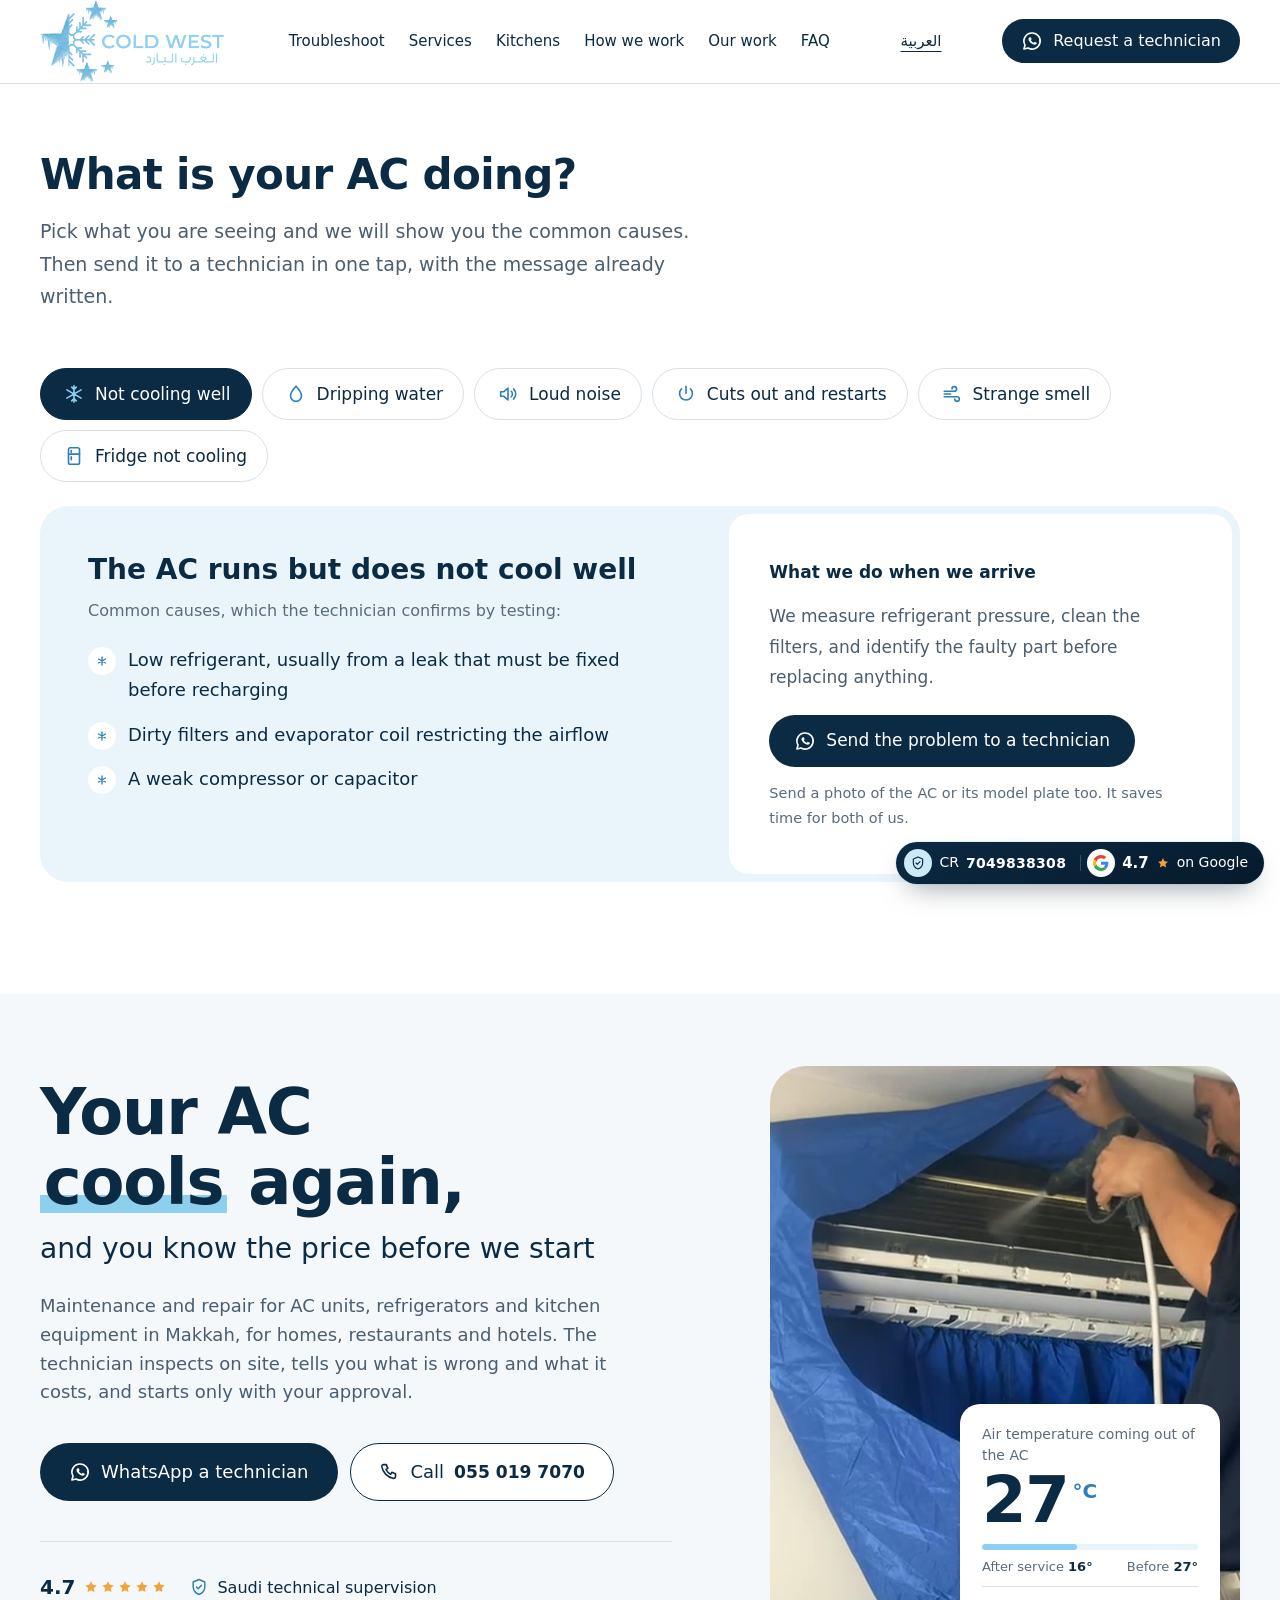
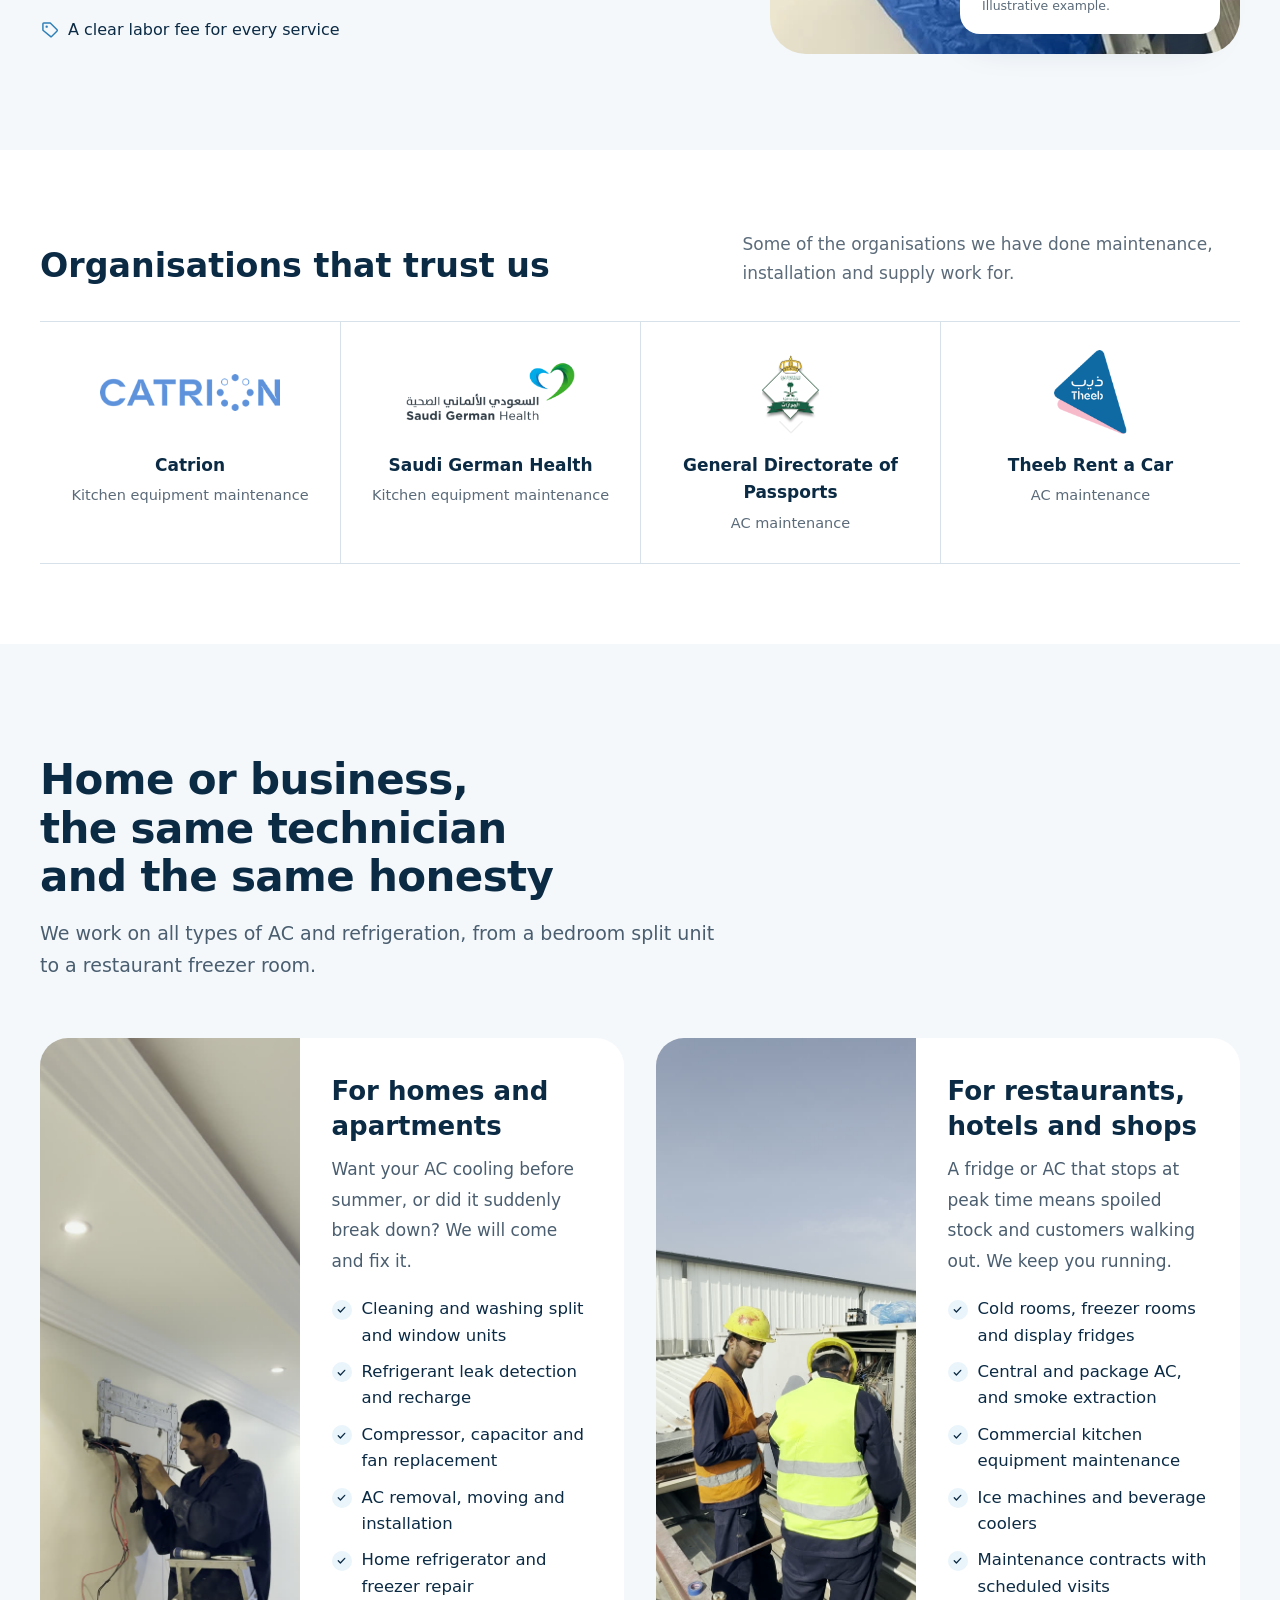
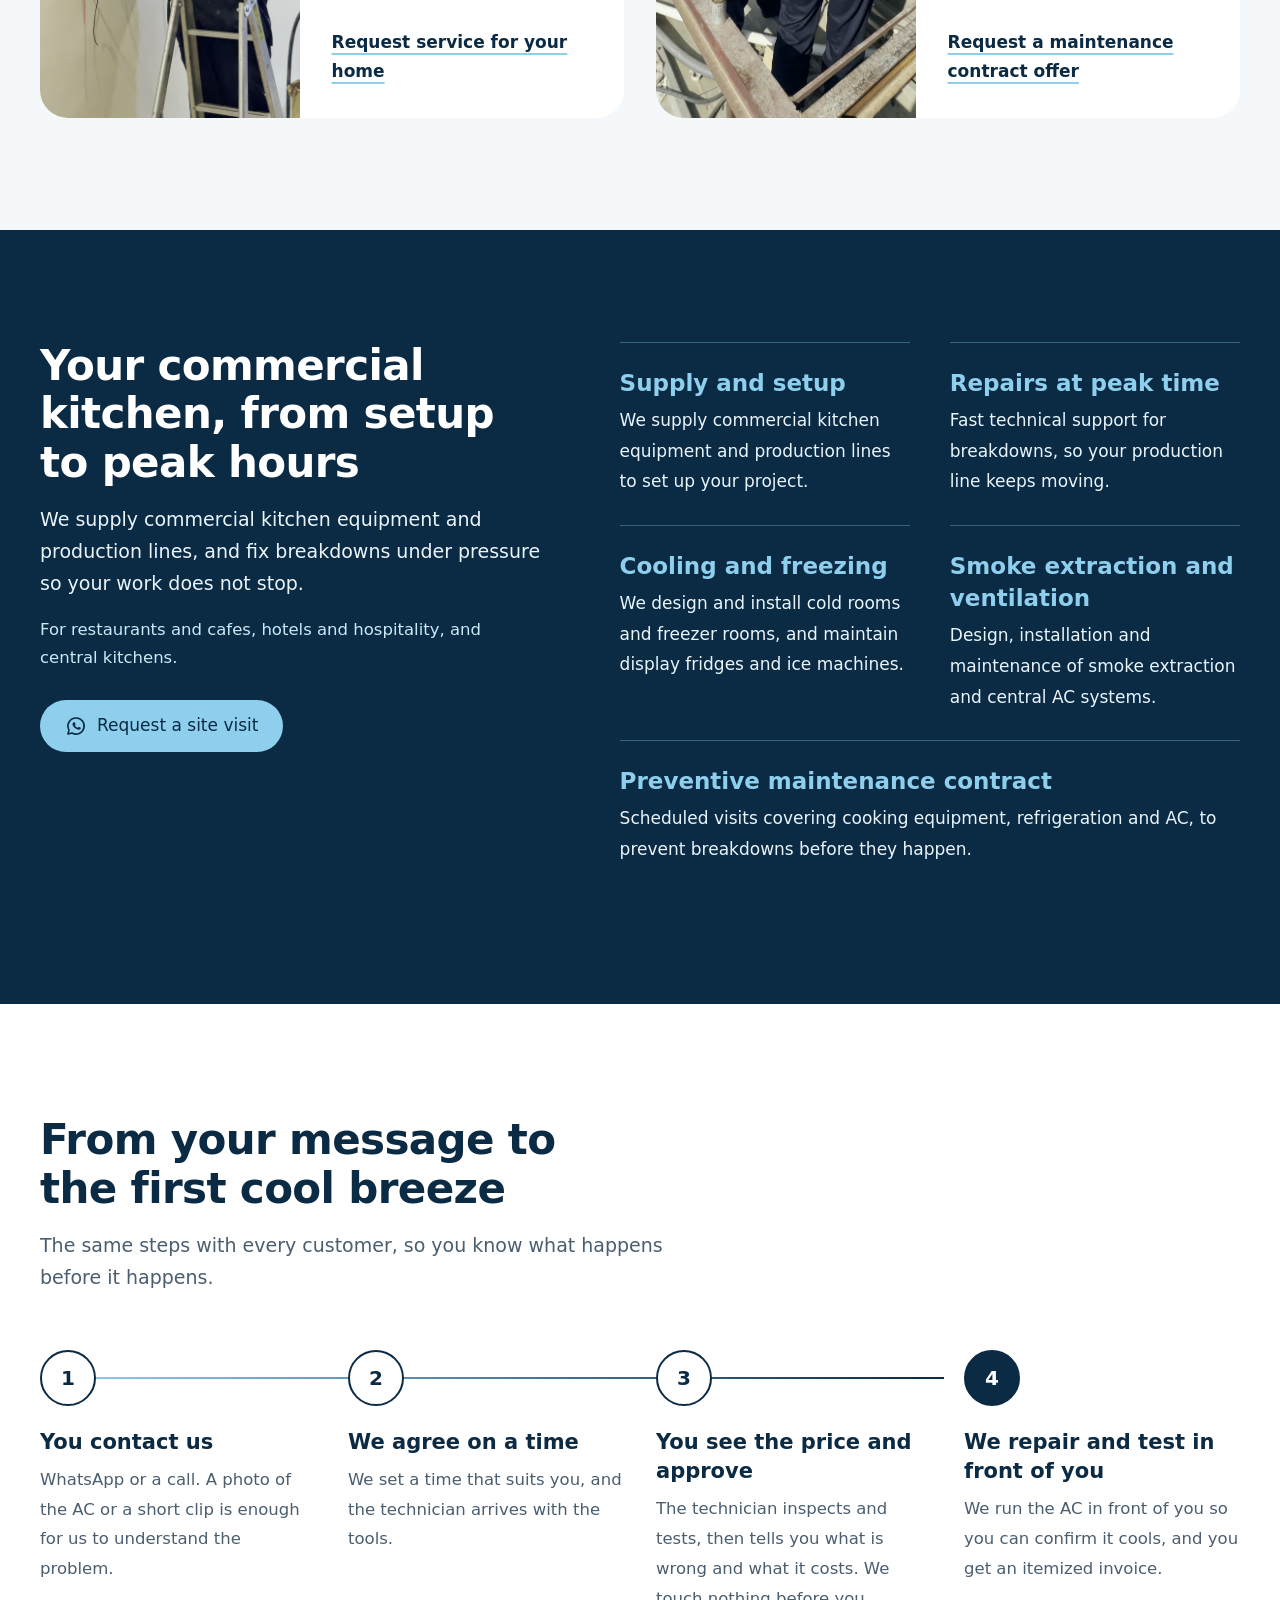
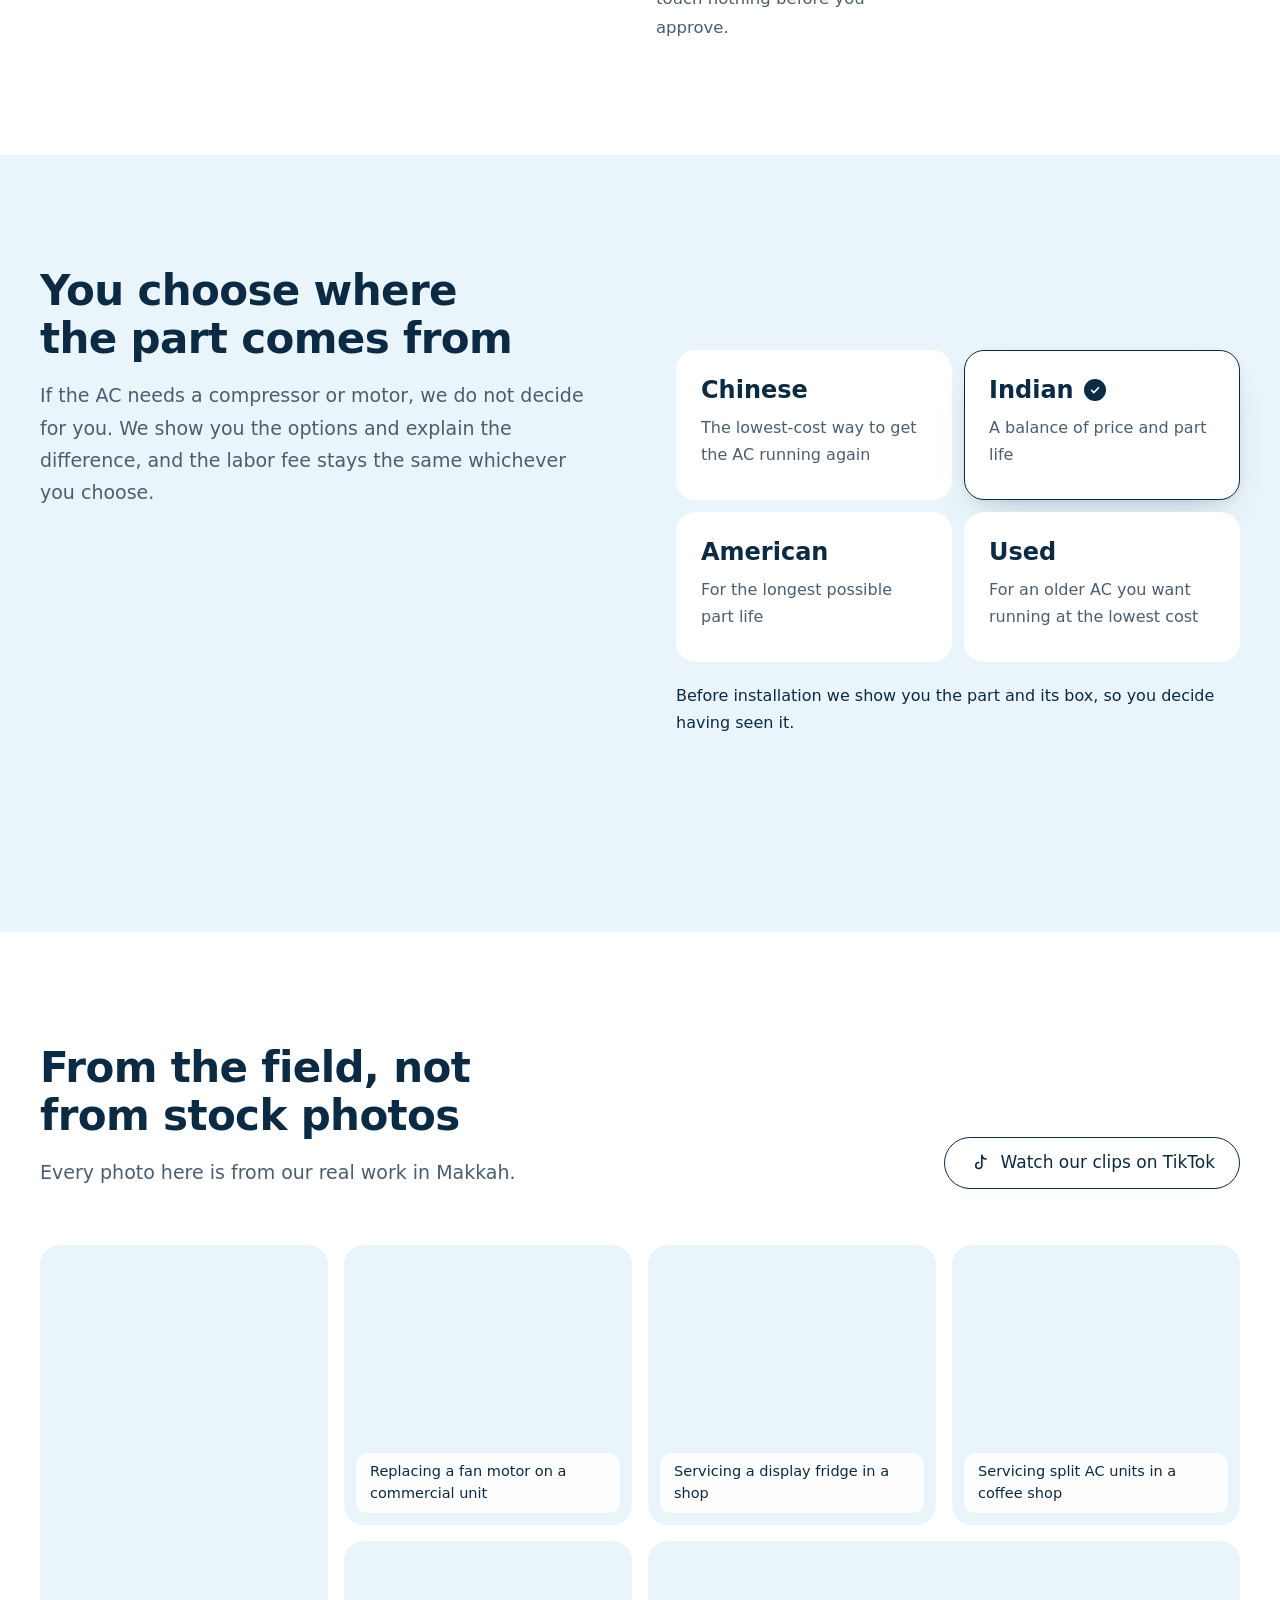
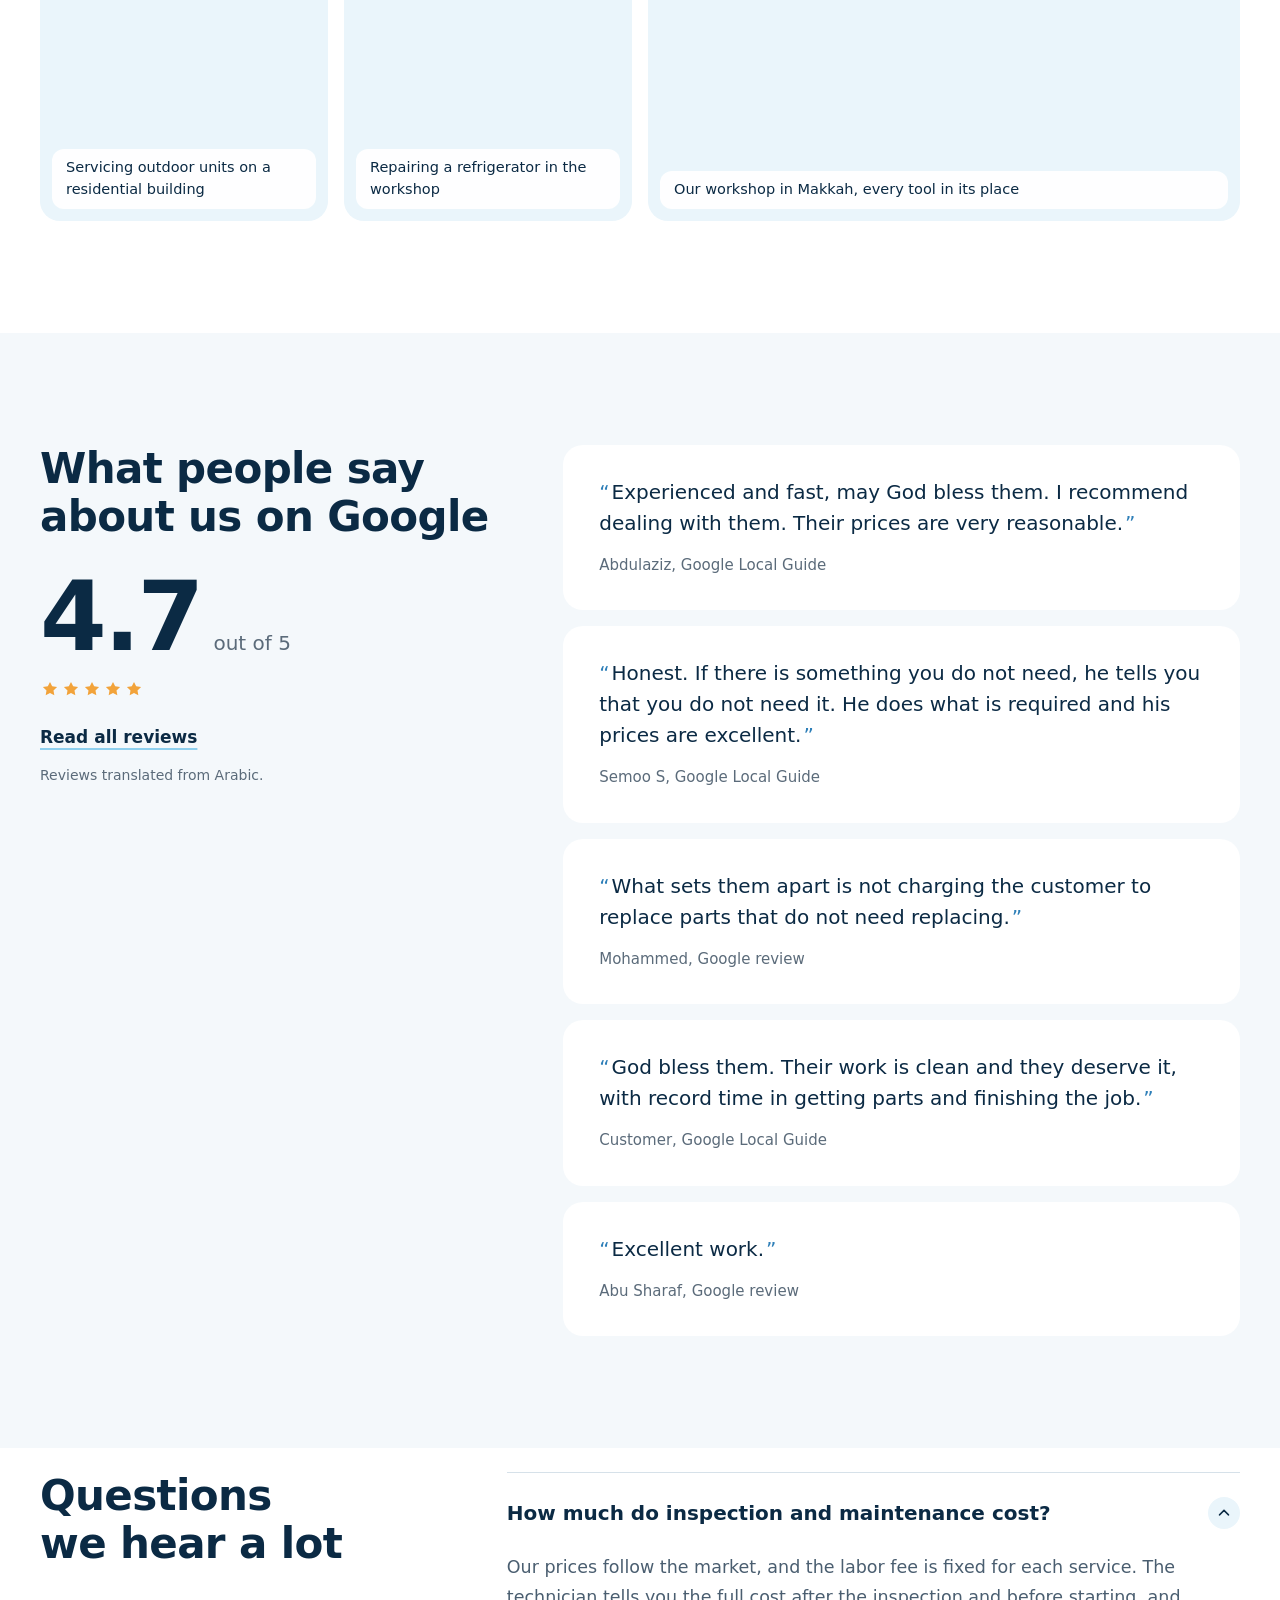
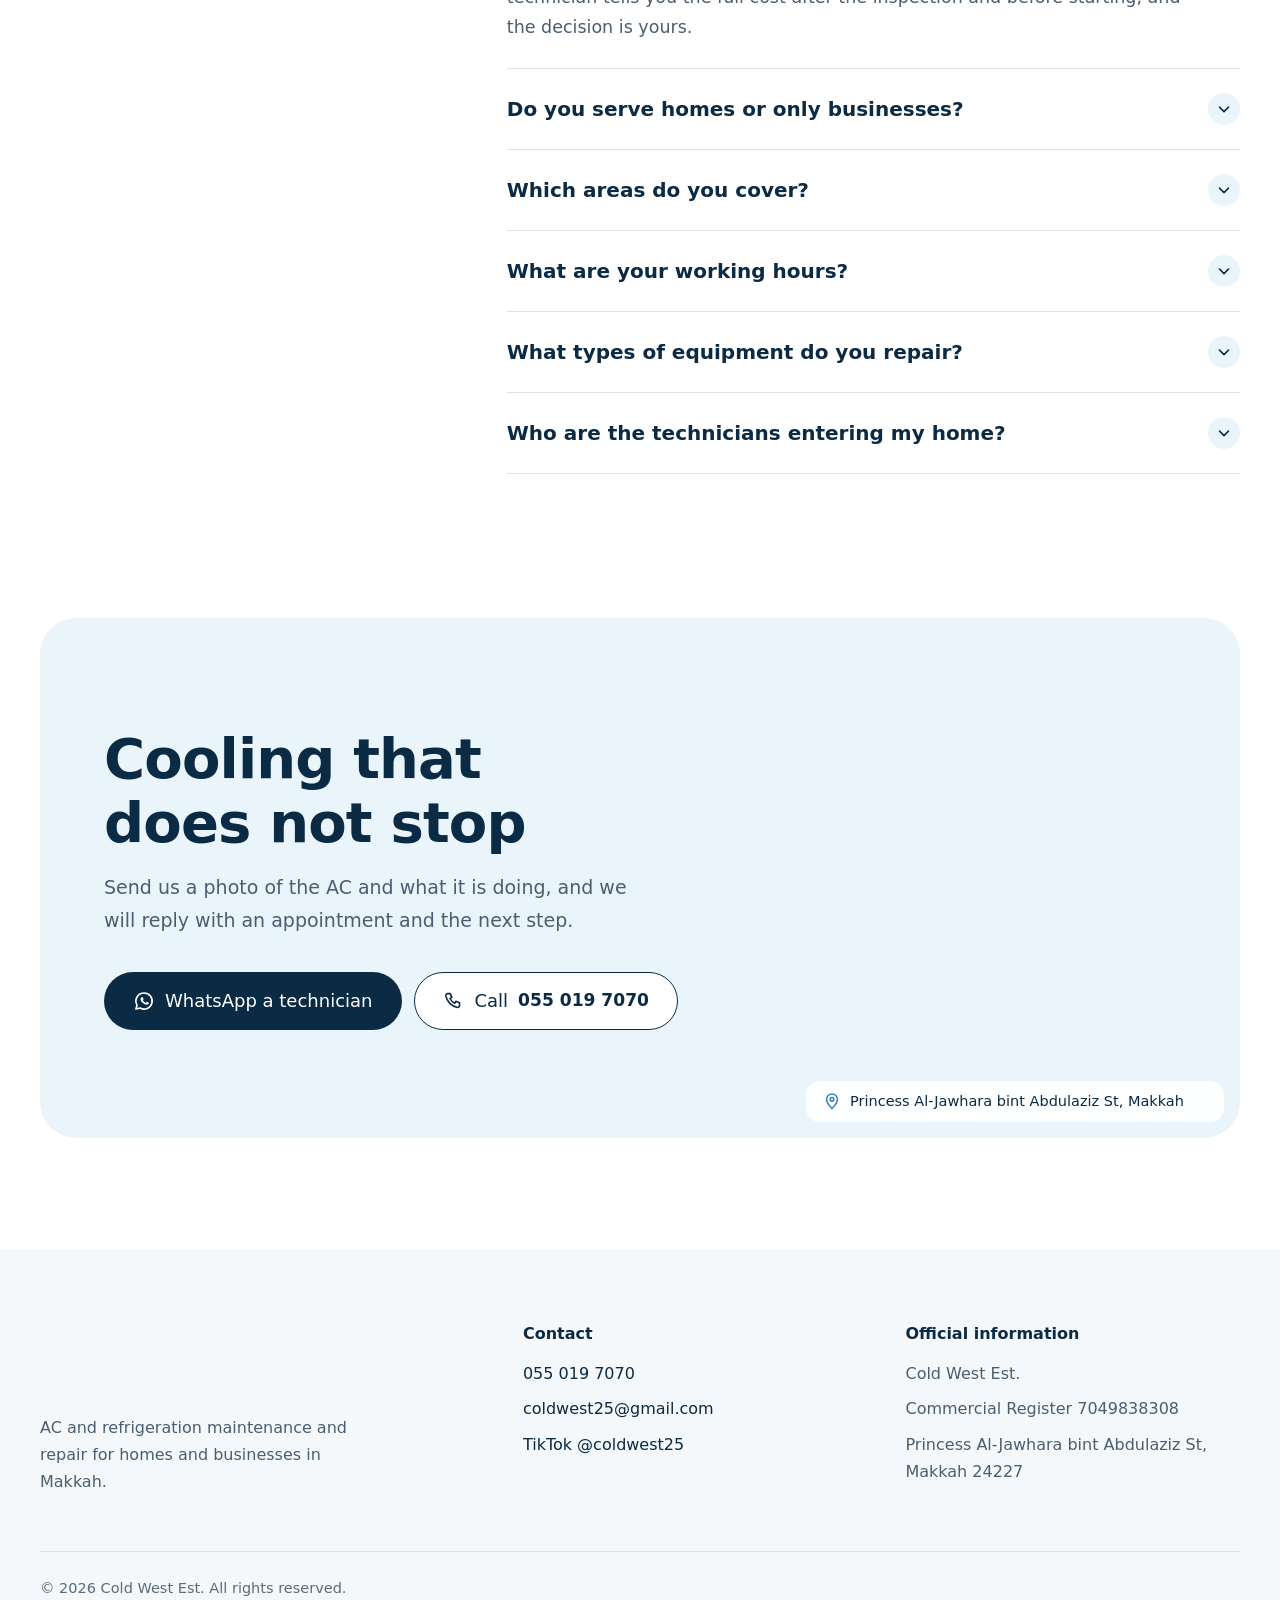
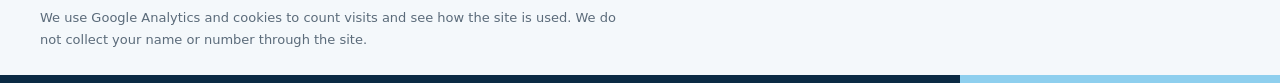
==== commit 7c07807b: "Add «جهات وثقت بنا» client logos section; allow GA4/Ads endpoints in CSP Co-Authored-By: Claude Opus" ====
--- a/en/index.html
+++ b/en/index.html
@@ -3,7 +3,7 @@
 <head>
 <meta charset="utf-8">
 <meta name="viewport" content="width=device-width, initial-scale=1">
-<meta http-equiv="Content-Security-Policy" content="default-src 'self'; script-src 'self' https://www.googletagmanager.com; style-src 'self' https://fonts.googleapis.com; font-src 'self' https://fonts.gstatic.com; img-src 'self' data: https://*.google-analytics.com https://www.googletagmanager.com; connect-src 'self' https://*.google-analytics.com https://*.analytics.google.com https://www.googletagmanager.com; base-uri 'self'; form-action 'none'; upgrade-insecure-requests">
+<meta http-equiv="Content-Security-Policy" content="default-src 'self'; script-src 'self' https://www.googletagmanager.com; style-src 'self' https://fonts.googleapis.com; font-src 'self' https://fonts.gstatic.com; img-src 'self' data: https://*.google-analytics.com https://*.googletagmanager.com https://*.g.doubleclick.net https://*.google.com https://*.google.com.sa; connect-src 'self' https://*.google-analytics.com https://*.analytics.google.com https://*.googletagmanager.com https://*.g.doubleclick.net https://*.google.com https://*.google.com.sa; base-uri 'self'; form-action 'none'; upgrade-insecure-requests">
 <title>Cold West | AC, Refrigeration and Kitchen Equipment Repair in Makkah</title>
 <meta name="description" content="AC, refrigerator and commercial kitchen equipment maintenance and repair in Makkah, for homes, restaurants and hotels. On-site inspection, and you know the price before we start.">
 <meta name="robots" content="index, follow">
@@ -30,7 +30,7 @@
 <link rel="preconnect" href="https://fonts.googleapis.com">
 <link rel="preconnect" href="https://fonts.gstatic.com" crossorigin>
 <link href="https://fonts.googleapis.com/css2?family=Montserrat:wght@400;500;600;700&display=swap" rel="stylesheet">
-<link rel="stylesheet" href="../styles.css?v=20261108d">
+<link rel="stylesheet" href="../styles.css?v=20261120a">
 <script type="application/ld+json">
 {"@context":"https://schema.org","@type":"HVACBusiness","@id":"https://coldwest.sa/#business","name":"Cold West Est.","alternateName":"الغرب البارد","url":"https://coldwest.sa/en/","logo":"https://coldwest.sa/assets/brand/logo-navy.png","image":"https://coldwest.sa/assets/og/share-en.jpg","telephone":"+966550197070","email":"coldwest25@gmail.com","address":{"@type":"PostalAddress","streetAddress":"Princess Al-Jawhara bint Abdulaziz St","addressLocality":"Makkah","postalCode":"24227","addressCountry":"SA"},"geo":{"@type":"GeoCoordinates","latitude":21.507045,"longitude":39.7868537},"areaServed":"Makkah","openingHoursSpecification":[{"@type":"OpeningHoursSpecification","dayOfWeek":["Saturday","Sunday","Monday","Tuesday","Wednesday","Thursday"],"opens":"09:30","closes":"12:00"},{"@type":"OpeningHoursSpecification","dayOfWeek":["Saturday","Sunday","Monday","Tuesday","Wednesday","Thursday"],"opens":"16:30","closes":"23:00"},{"@type":"OpeningHoursSpecification","dayOfWeek":"Friday","opens":"16:30","closes":"23:00"}],"sameAs":["https://www.tiktok.com/@coldwest25"]}
 </script>
@@ -135,6 +135,38 @@
           <p class="reading-note">Illustrative example.</p>
         </div>
       </figure>
+    </div>
+  </section>
+
+  <!-- Clients -->
+  <section class="clients" aria-labelledby="clients-title">
+    <div class="wrap">
+      <div class="clients-head">
+        <h2 id="clients-title">Organisations that trust us</h2>
+        <p>Some of the organisations we have done maintenance, installation and supply work for.</p>
+      </div>
+      <ul class="clients-grid">
+        <li class="client">
+          <span class="client-logo client-logo-catrion"><img src="../assets/clients/catrion.png" alt="Catrion logo" width="520" height="106" loading="lazy" decoding="async"></span>
+          <span class="client-name">Catrion</span>
+          <span class="client-work">Kitchen equipment maintenance</span>
+        </li>
+        <li class="client">
+          <span class="client-logo client-logo-sgh"><img src="../assets/clients/sgh.png" alt="Saudi German Health logo" width="520" height="185" loading="lazy" decoding="async"></span>
+          <span class="client-name">Saudi German Health</span>
+          <span class="client-work">Kitchen equipment maintenance</span>
+        </li>
+        <li class="client">
+          <span class="client-logo client-logo-jawazat"><img src="../assets/clients/jawazat.png" alt="General Directorate of Passports logo" width="114" height="169" loading="lazy" decoding="async"></span>
+          <span class="client-name">General Directorate of Passports</span>
+          <span class="client-work">AC maintenance</span>
+        </li>
+        <li class="client">
+          <span class="client-logo client-logo-theeb"><img src="../assets/clients/theeb.png" alt="Theeb Rent a Car logo" width="226" height="260" loading="lazy" decoding="async"></span>
+          <span class="client-name">Theeb Rent a Car</span>
+          <span class="client-work">AC maintenance</span>
+        </li>
+      </ul>
     </div>
   </section>
 
@@ -488,6 +520,6 @@
   </defs>
 </svg>
 
-<script src="../script.js?v=20261108d" defer></script>
+<script src="../script.js?v=20261120a" defer></script>
 </body>
 </html>
--- a/styles.css
+++ b/styles.css
@@ -199,6 +199,36 @@
 .is-swapping .diag-body > *, .is-swapping #diag-do { opacity: 0; }
 
 /* ---------- Services / audience ---------- */
+/* Clients: organisations that trusted us */
+.clients { background: var(--white); padding-block: 80px; }
+.clients-head { display: flex; align-items: end; justify-content: space-between; gap: 12px 40px; flex-wrap: wrap; margin-block-end: 32px; }
+.clients-head h2 { font: 700 clamp(26px, 2.6vw, 34px)/1.35 var(--display); color: var(--navy); text-wrap: balance; }
+.clients-head p { font-size: 17px; line-height: 1.75; color: var(--steel); max-width: 46ch; }
+.clients-grid { display: grid; grid-template-columns: repeat(4, minmax(0, 1fr)); border-block: 1px solid var(--line); }
+.client { display: grid; justify-items: center; align-content: start; gap: 4px; padding: 28px 20px 26px; text-align: center; }
+.client + .client { border-inline-start: 1px solid var(--line); }
+.client-logo { display: grid; place-items: center; height: 84px; width: 100%; margin-block-end: 14px; }
+.client-logo img { height: auto; width: auto; max-height: 84px; max-width: min(100%, 180px); object-fit: contain; }
+.client-logo-catrion img { max-height: 40px; }
+.client-logo-sgh img { max-height: 60px; }
+.client-name { font: 700 17px/1.6 var(--sans); color: var(--navy); }
+.client-work { font-size: 14.5px; line-height: 1.7; color: var(--steel); padding-block-end: 2px; }
+@media (max-width: 640px) {
+  .clients { padding-block: 56px; }
+  .clients-head { margin-block-end: 20px; }
+  .clients-head p { font-size: 16px; }
+  .clients-grid { grid-template-columns: repeat(2, minmax(0, 1fr)); }
+  .client { padding: 22px 10px 20px; }
+  .client:nth-child(3), .client:nth-child(4) { border-block-start: 1px solid var(--line); }
+  .client:nth-child(3) { border-inline-start: 0; }
+  .client-logo { height: 64px; margin-block-end: 10px; }
+  .client-logo img { max-height: 64px; max-width: min(100%, 140px); }
+  .client-logo-catrion img { max-height: 30px; }
+  .client-logo-sgh img { max-height: 48px; }
+  .client-name { font-size: 15.5px; }
+  .client-work { font-size: 13.5px; }
+}
+
 .services { background: var(--paper); }
 .audience { display: grid; grid-template-columns: 1fr 1fr; gap: 32px; }
 .aud { display: grid; grid-template-columns: minmax(0, .8fr) minmax(0, 1fr); background: var(--white); border-radius: var(--r-box); overflow: hidden; }
